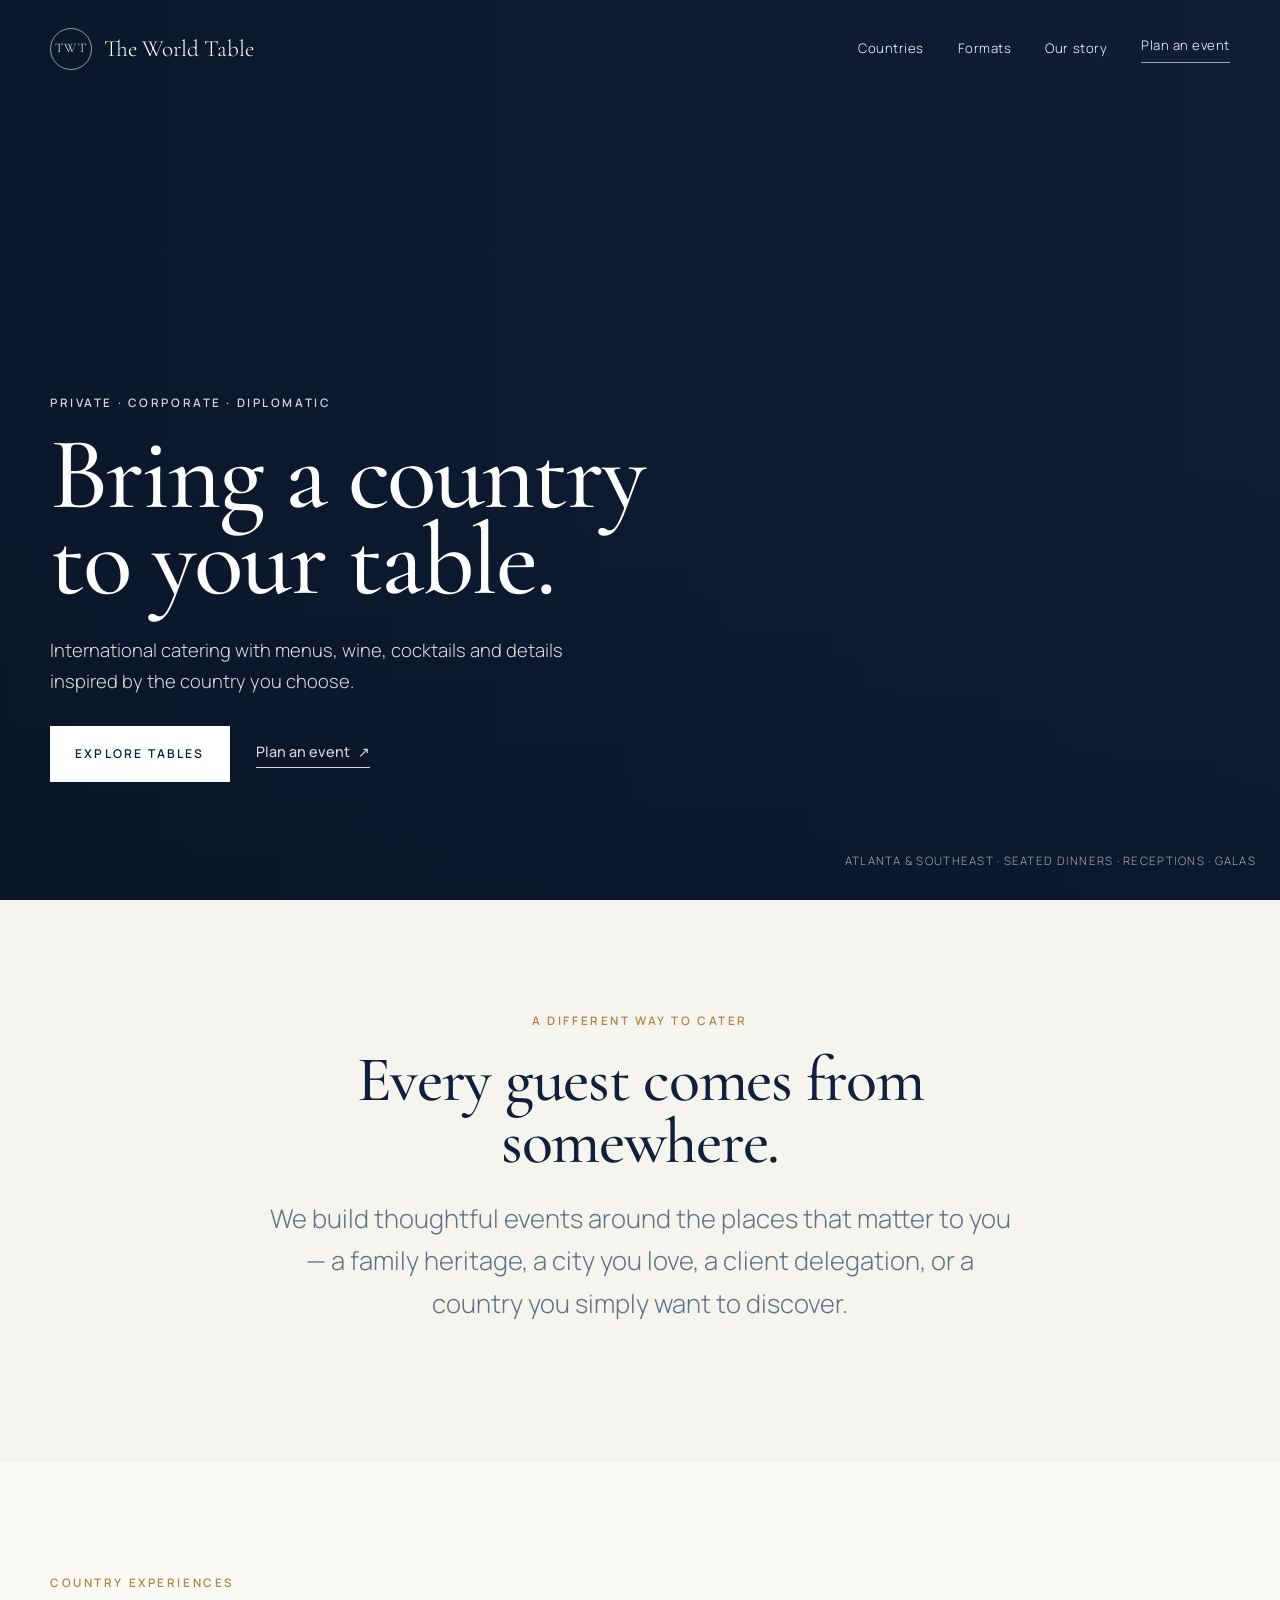
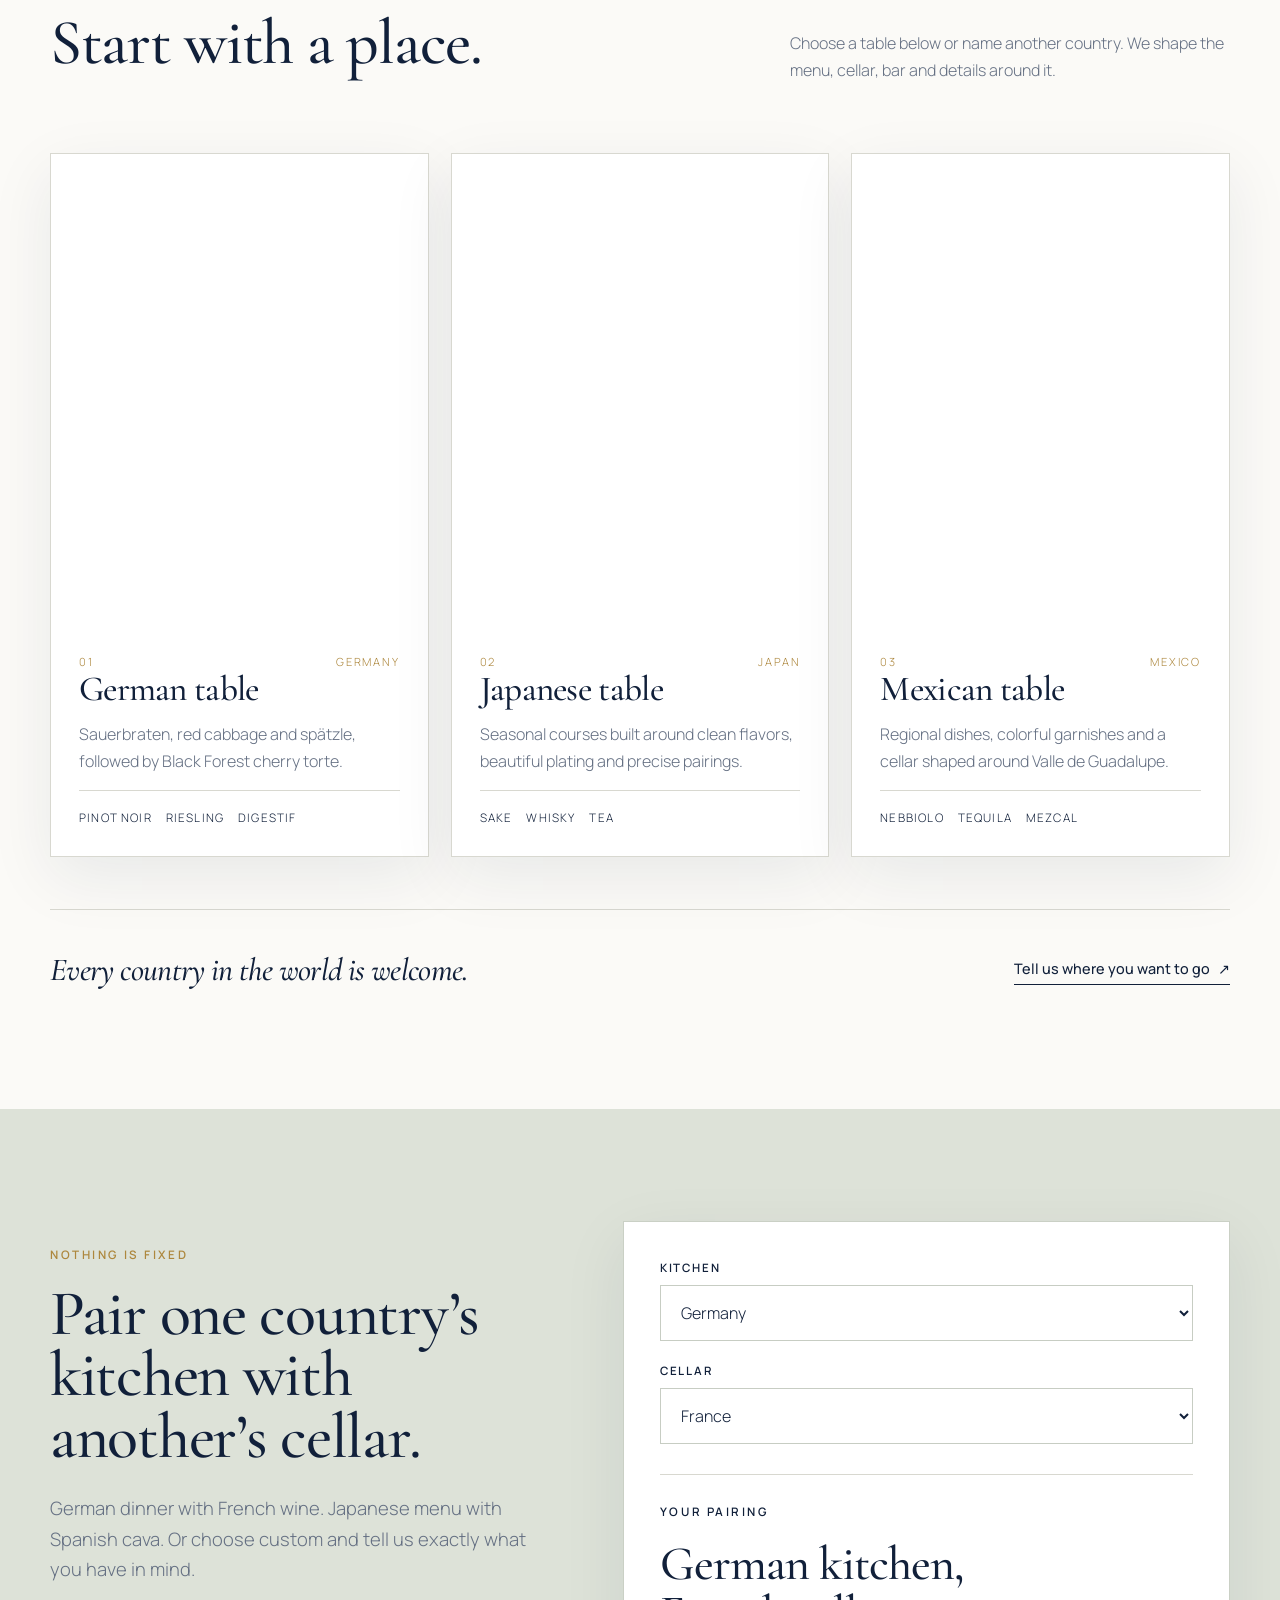
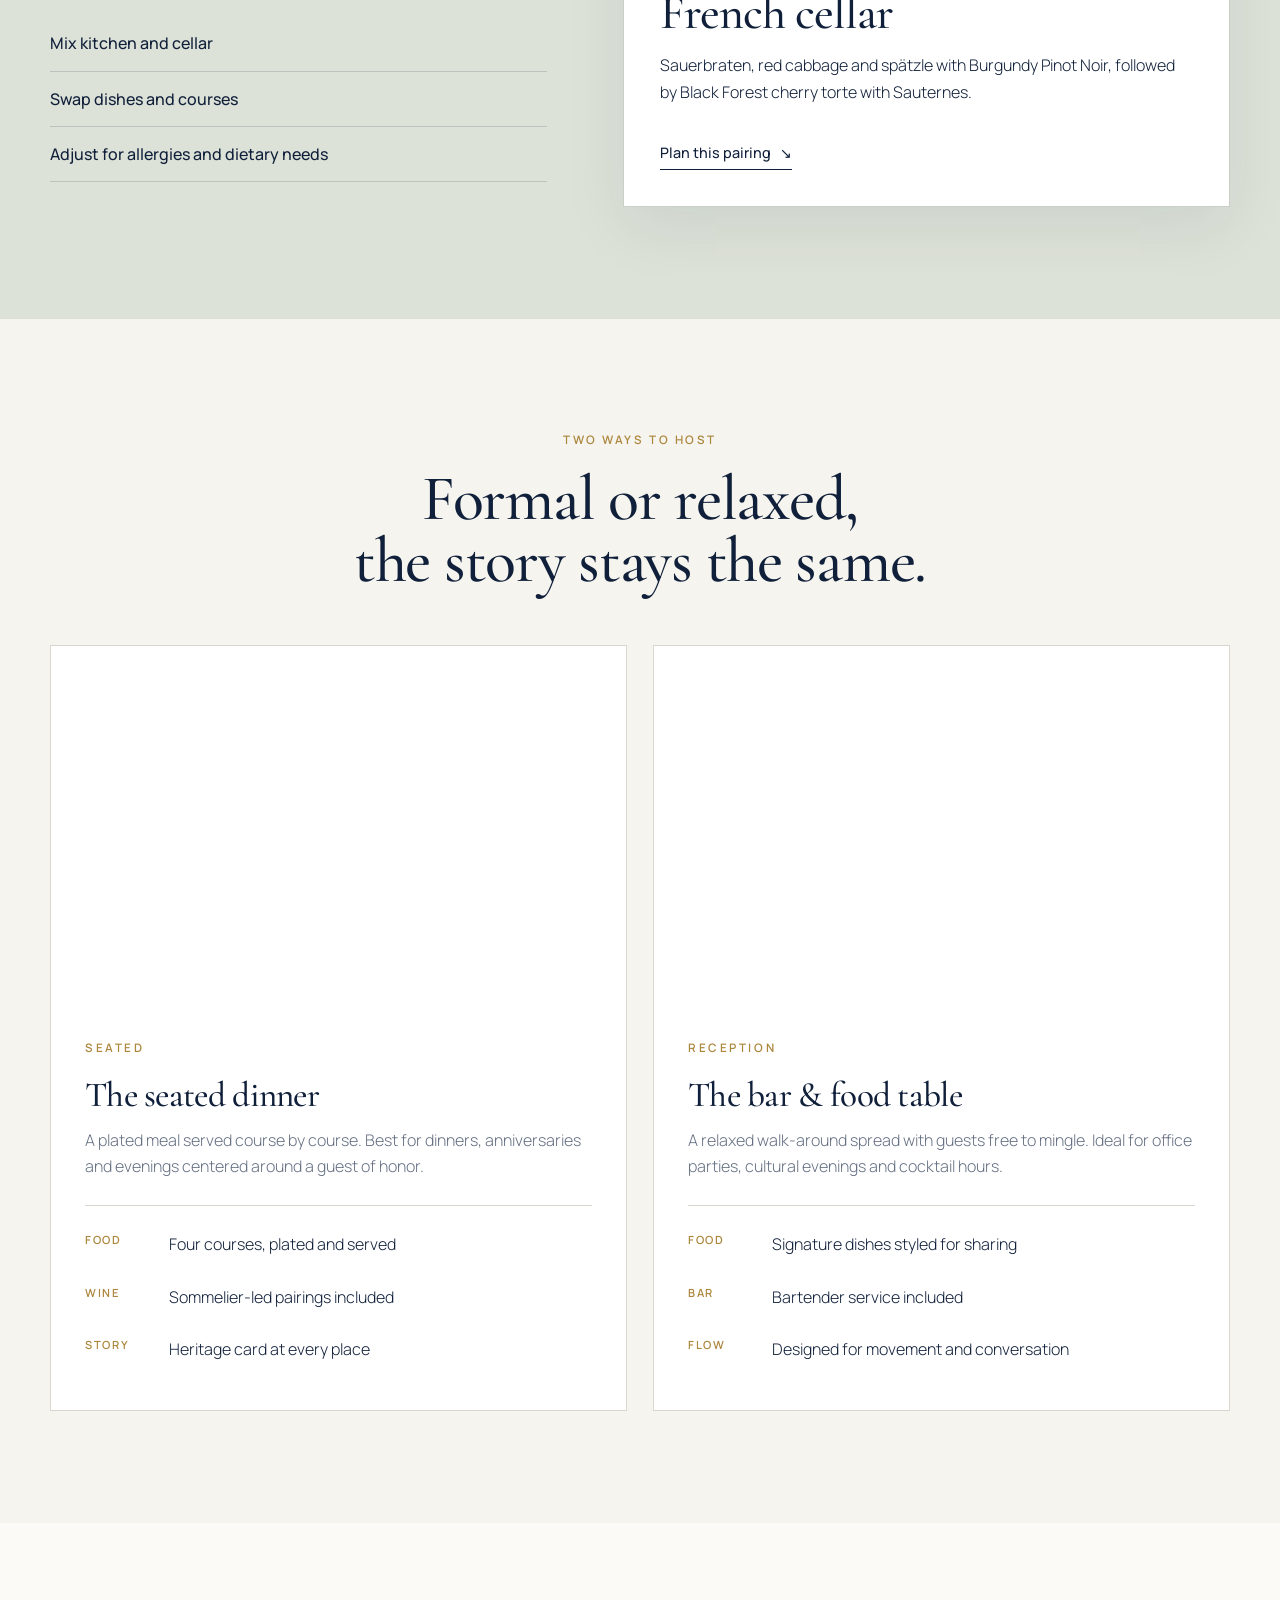
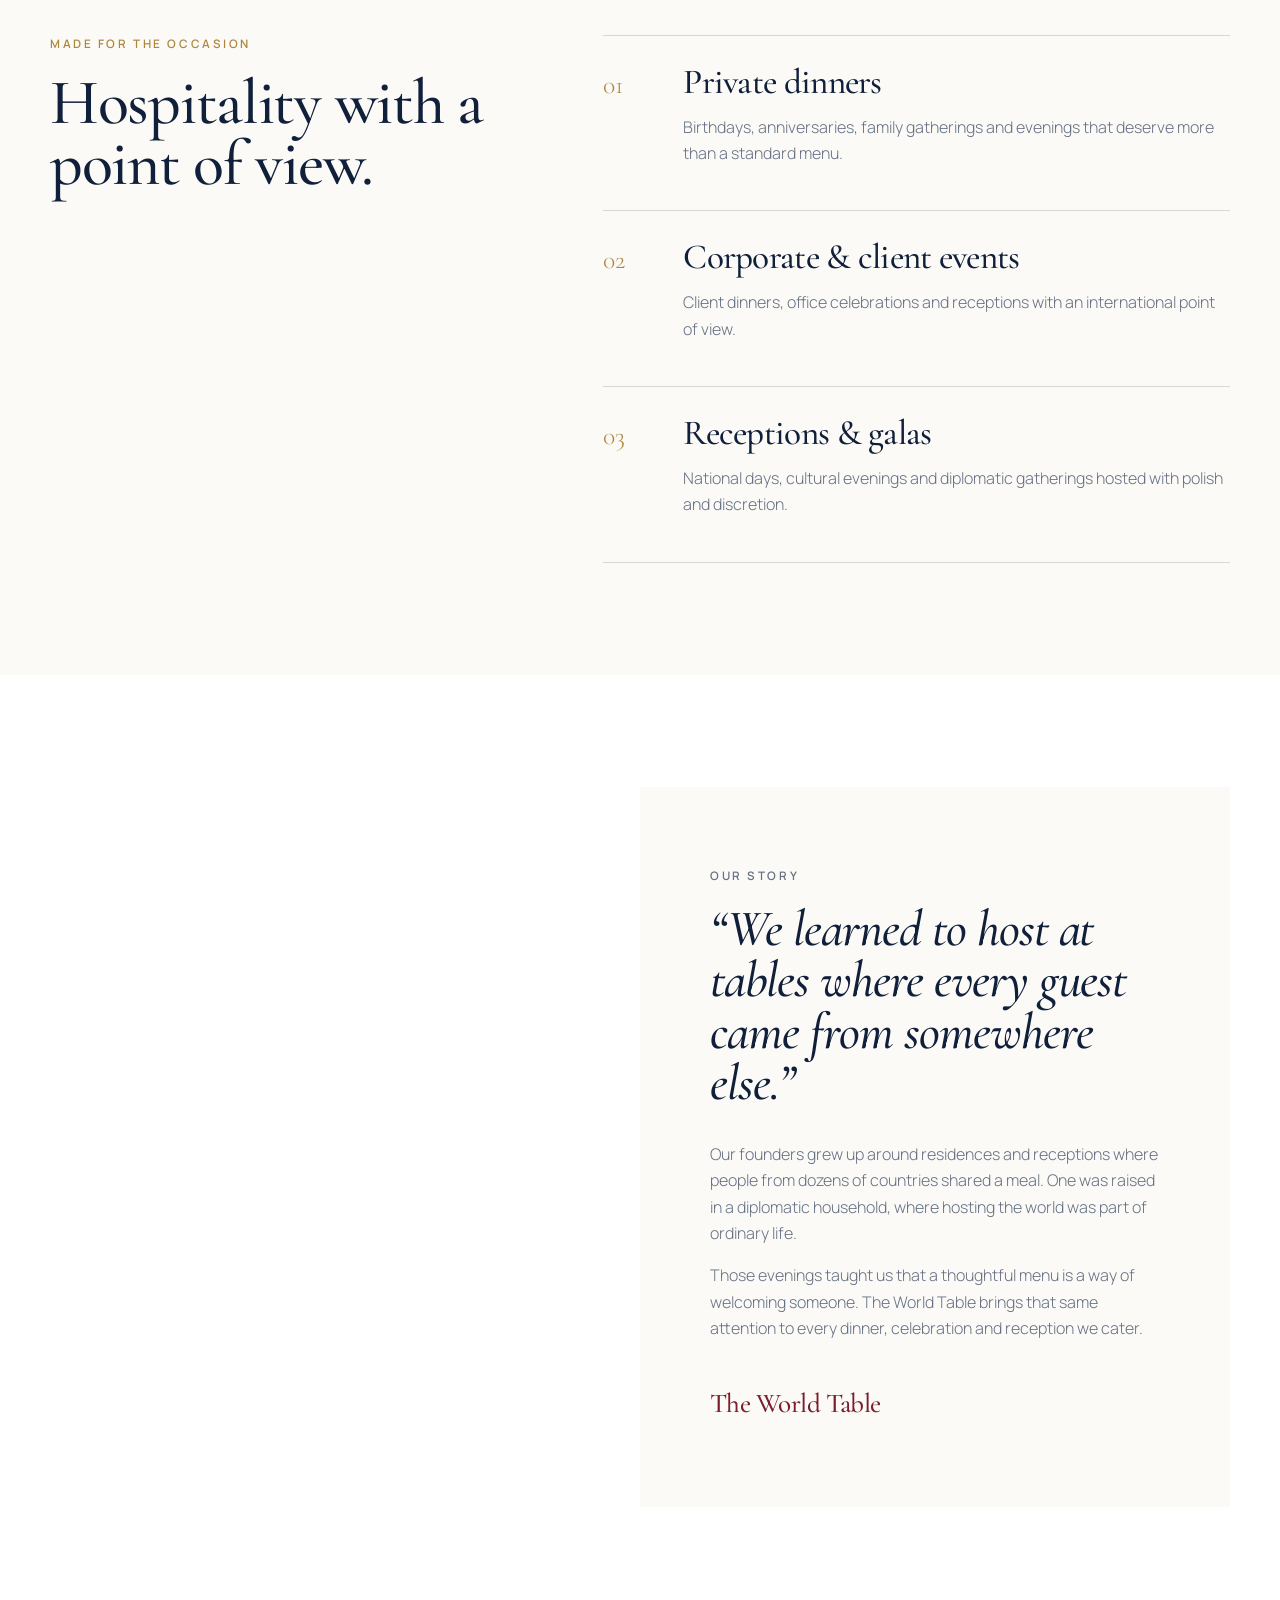
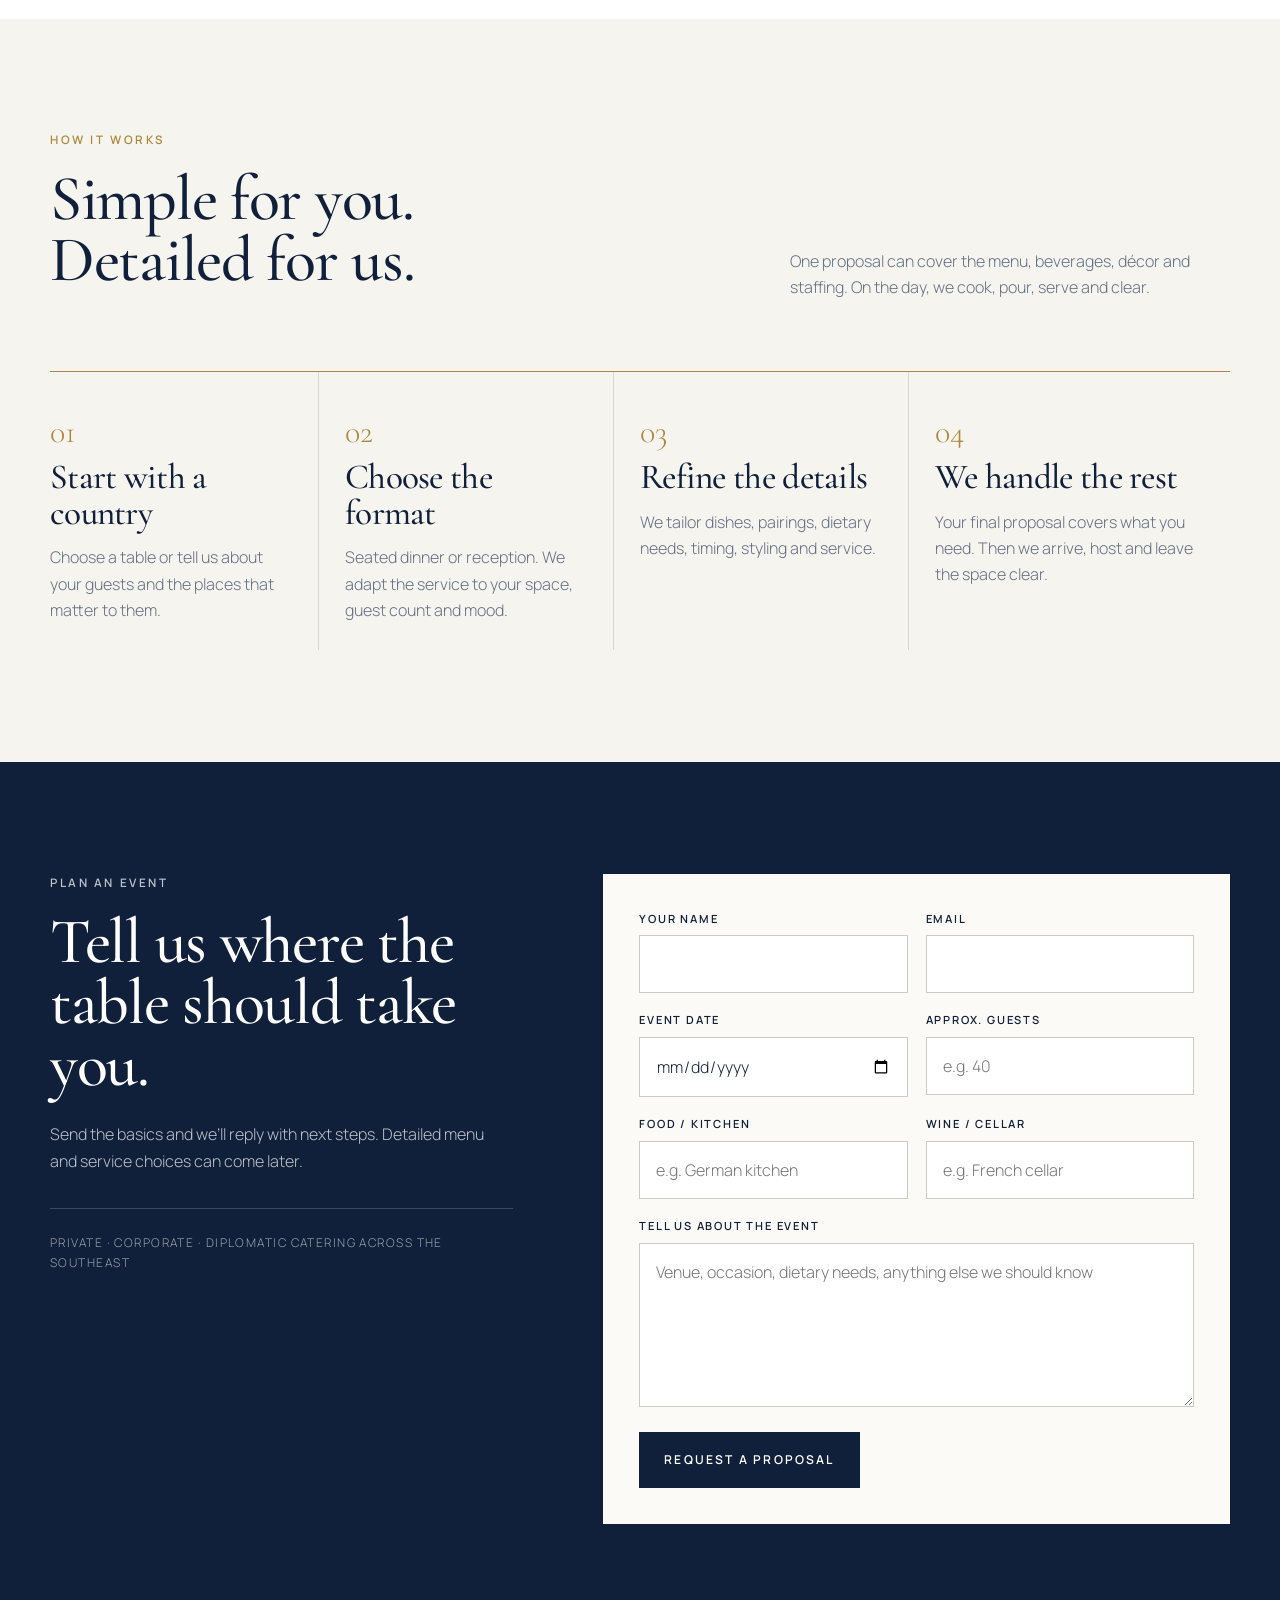
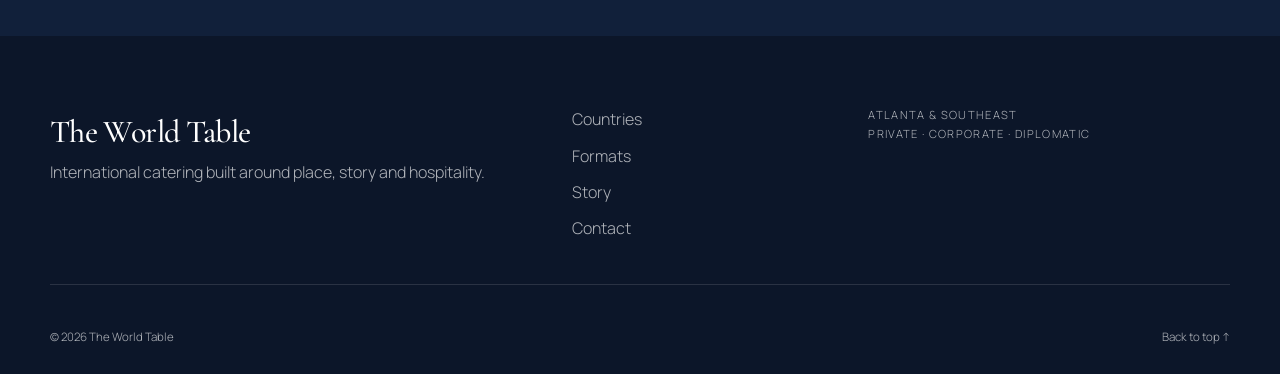
==== index.html @ b643498d "Add files via upload" ====
<!doctype html>
<html lang="en">
<head>
  <meta charset="utf-8" />
  <meta name="viewport" content="width=device-width, initial-scale=1" />
  <meta name="description" content="The World Table — private, corporate and diplomatic catering inspired by countries around the world." />
  <title>The World Table — International Catering</title>
  <link rel="preconnect" href="https://fonts.googleapis.com">
  <link rel="preconnect" href="https://fonts.gstatic.com" crossorigin>
  <link href="https://fonts.googleapis.com/css2?family=Cormorant+Garamond:ital,wght@0,500;0,600;1,500&family=Manrope:wght@300;400;500;600&display=swap" rel="stylesheet">
  <link rel="stylesheet" href="styles.css" />
</head>
<body>
  <header class="site-header" id="top">
    <a class="brand" href="#top" aria-label="The World Table home">
      <span class="brand-mark">TWT</span>
      <span class="brand-name">The World Table</span>
    </a>
    <button class="menu-toggle" aria-expanded="false" aria-controls="site-nav" aria-label="Open menu">
      <span></span><span></span>
    </button>
    <nav class="site-nav" id="site-nav">
      <a href="#experiences">Countries</a>
      <a href="#formats">Formats</a>
      <a href="#story">Our story</a>
      <a class="nav-cta" href="#inquire">Plan an event</a>
    </nav>
  </header>

  <main>
    <section class="hero">
      <div class="hero-media" role="img" aria-label="Elegant dinner table set for a private event"></div>
      <div class="hero-overlay"></div>
      <div class="hero-content container">
        <p class="eyebrow light">Private · Corporate · Diplomatic</p>
        <h1>Bring a country<br>to your table.</h1>
        <p class="hero-copy">International catering with menus, wine, cocktails and details inspired by the country you choose.</p>
        <div class="hero-actions">
          <a class="btn btn-light" href="#experiences">Explore tables</a>
          <a class="text-link light" href="#inquire">Plan an event <span>↗</span></a>
        </div>
      </div>
      <div class="hero-foot">Atlanta & Southeast · Seated dinners · Receptions · Galas</div>
    </section>

    <section class="intro section container narrow">
      <p class="kicker">A different way to cater</p>
      <h2>Every guest comes from somewhere.</h2>
      <p class="lead">We build thoughtful events around the places that matter to you — a family heritage, a city you love, a client delegation, or a country you simply want to discover.</p>
    </section>

    <section class="experiences section" id="experiences">
      <div class="container section-heading split-heading">
        <div>
          <p class="kicker">Country experiences</p>
          <h2>Start with a place.</h2>
        </div>
        <p>Choose a table below or name another country. We shape the menu, cellar, bar and details around it.</p>
      </div>

      <div class="experience-grid container">
        <article class="experience-card">
          <div class="card-image germany"></div>
          <div class="card-body">
            <div class="card-topline"><span>01</span><span>Germany</span></div>
            <h3>German table</h3>
            <p>Sauerbraten, red cabbage and spätzle, followed by Black Forest cherry torte.</p>
            <div class="card-meta"><span>Pinot Noir</span><span>Riesling</span><span>Digestif</span></div>
          </div>
        </article>

        <article class="experience-card">
          <div class="card-image japan"></div>
          <div class="card-body">
            <div class="card-topline"><span>02</span><span>Japan</span></div>
            <h3>Japanese table</h3>
            <p>Seasonal courses built around clean flavors, beautiful plating and precise pairings.</p>
            <div class="card-meta"><span>Sake</span><span>Whisky</span><span>Tea</span></div>
          </div>
        </article>

        <article class="experience-card">
          <div class="card-image mexico"></div>
          <div class="card-body">
            <div class="card-topline"><span>03</span><span>Mexico</span></div>
            <h3>Mexican table</h3>
            <p>Regional dishes, colorful garnishes and a cellar shaped around Valle de Guadalupe.</p>
            <div class="card-meta"><span>Nebbiolo</span><span>Tequila</span><span>Mezcal</span></div>
          </div>
        </article>
      </div>

      <div class="all-countries container">
        <p class="script">Every country in the world is welcome.</p>
        <a href="#inquire" class="text-link">Tell us where you want to go <span>↗</span></a>
      </div>
    </section>

    <section class="pairing section" id="pairings">
      <div class="container pairing-layout">
        <div class="pairing-copy">
          <p class="kicker">Nothing is fixed</p>
          <h2>Pair one country’s kitchen with another’s cellar.</h2>
          <p class="lead-sm">German dinner with French wine. Japanese menu with Spanish cava. Or choose custom and tell us exactly what you have in mind.</p>
          <ul class="check-list">
            <li>Mix kitchen and cellar</li>
            <li>Swap dishes and courses</li>
            <li>Adjust for allergies and dietary needs</li>
          </ul>
        </div>

        <div class="pairing-card" aria-live="polite">
          <div class="selector-row">
            <label for="kitchen">Kitchen</label>
            <select id="kitchen">
              <option value="Germany">Germany</option>
              <option value="Japan">Japan</option>
              <option value="Mexico">Mexico</option>
              <option value="Italy">Italy</option>
              <option value="Greece">Greece</option>
              <option value="Custom">Custom</option>
            </select>
          </div>
          <div class="selector-row">
            <label for="cellar">Cellar</label>
            <select id="cellar">
              <option value="France">France</option>
              <option value="Germany">Germany</option>
              <option value="Spain">Spain</option>
              <option value="Italy">Italy</option>
              <option value="Argentina">Argentina</option>
              <option value="Custom">Custom</option>
            </select>
          </div>
          <div class="pairing-result">
            <p class="eyebrow">Your pairing</p>
            <h3><span id="kitchen-name">German</span> kitchen,<br><span id="cellar-name">French</span> cellar</h3>
            <p id="pairing-copy">Sauerbraten, red cabbage and spätzle with Burgundy Pinot Noir, followed by Black Forest cherry torte with Sauternes.</p>
            <button class="pairing-plan-btn" id="plan-pairing" type="button">Plan this pairing <span>↘</span></button>
          </div>
        </div>
      </div>
    </section>

    <section class="formats section" id="formats">
      <div class="container section-heading center-heading">
        <p class="kicker">Two ways to host</p>
        <h2>Formal or relaxed,<br>the story stays the same.</h2>
      </div>

      <div class="format-grid container">
        <article class="format-card seated">
          <div class="format-photo" role="img" aria-label="Formal seated dinner"></div>
          <div class="format-content">
            <p class="eyebrow">Seated</p>
            <h3>The seated dinner</h3>
            <p>A plated meal served course by course. Best for dinners, anniversaries and evenings centered around a guest of honor.</p>
            <dl>
              <div><dt>Food</dt><dd>Four courses, plated and served</dd></div>
              <div><dt>Wine</dt><dd>Sommelier-led pairings included</dd></div>
              <div><dt>Story</dt><dd>Heritage card at every place</dd></div>
            </dl>
          </div>
        </article>

        <article class="format-card reception">
          <div class="format-photo" role="img" aria-label="Relaxed cocktail reception"></div>
          <div class="format-content">
            <p class="eyebrow">Reception</p>
            <h3>The bar & food table</h3>
            <p>A relaxed walk-around spread with guests free to mingle. Ideal for office parties, cultural evenings and cocktail hours.</p>
            <dl>
              <div><dt>Food</dt><dd>Signature dishes styled for sharing</dd></div>
              <div><dt>Bar</dt><dd>Bartender service included</dd></div>
              <div><dt>Flow</dt><dd>Designed for movement and conversation</dd></div>
            </dl>
          </div>
        </article>
      </div>
    </section>

    <section class="occasions section">
      <div class="container occasions-layout">
        <div>
          <p class="kicker">Made for the occasion</p>
          <h2>Hospitality with a point of view.</h2>
        </div>
        <div class="occasion-list">
          <article><span>01</span><div><h3>Private dinners</h3><p>Birthdays, anniversaries, family gatherings and evenings that deserve more than a standard menu.</p></div></article>
          <article><span>02</span><div><h3>Corporate & client events</h3><p>Client dinners, office celebrations and receptions with an international point of view.</p></div></article>
          <article><span>03</span><div><h3>Receptions & galas</h3><p>National days, cultural evenings and diplomatic gatherings hosted with polish and discretion.</p></div></article>
        </div>
      </div>
    </section>

    <section class="story section" id="story">
      <div class="container story-layout">
        <div class="story-image" role="img" aria-label="Formal international reception table"></div>
        <div class="story-copy">
          <p class="kicker">Our story</p>
          <blockquote>“We learned to host at tables where every guest came from somewhere else.”</blockquote>
          <p>Our founders grew up around residences and receptions where people from dozens of countries shared a meal. One was raised in a diplomatic household, where hosting the world was part of ordinary life.</p>
          <p>Those evenings taught us that a thoughtful menu is a way of welcoming someone. The World Table brings that same attention to every dinner, celebration and reception we cater.</p>
          <div class="signature">The World Table</div>
        </div>
      </div>
    </section>

    <section class="process section">
      <div class="container section-heading split-heading">
        <div>
          <p class="kicker">How it works</p>
          <h2>Simple for you.<br>Detailed for us.</h2>
        </div>
        <p>One proposal can cover the menu, beverages, décor and staffing. On the day, we cook, pour, serve and clear.</p>
      </div>
      <div class="process-grid container">
        <article><span>01</span><h3>Start with a country</h3><p>Choose a table or tell us about your guests and the places that matter to them.</p></article>
        <article><span>02</span><h3>Choose the format</h3><p>Seated dinner or reception. We adapt the service to your space, guest count and mood.</p></article>
        <article><span>03</span><h3>Refine the details</h3><p>We tailor dishes, pairings, dietary needs, timing, styling and service.</p></article>
        <article><span>04</span><h3>We handle the rest</h3><p>Your final proposal covers what you need. Then we arrive, host and leave the space clear.</p></article>
      </div>
    </section>

    <section class="inquire section" id="inquire">
      <div class="container inquire-layout">
        <div class="inquire-copy">
          <p class="kicker light">Plan an event</p>
          <h2>Tell us where the table should take you.</h2>
          <p>Send the basics and we’ll reply with next steps. Detailed menu and service choices can come later.</p>
          <div class="contact-note">Private · Corporate · Diplomatic catering across the Southeast</div>
        </div>

        <form class="inquiry-form" name="event-inquiry" method="POST" data-netlify="true">
          <input type="hidden" name="form-name" value="event-inquiry" />
          <div class="form-grid two">
            <label><span>Your name</span><input type="text" name="name" required /></label>
            <label><span>Email</span><input type="email" name="email" required /></label>
          </div>
          <div class="form-grid two">
            <label><span>Event date</span><input type="date" name="date" /></label>
            <label><span>Approx. guests</span><input type="number" name="guests" min="1" placeholder="e.g. 40" /></label>
          </div>
          <div class="form-grid two pairing-request-fields">
            <label><span>Food / kitchen</span><input id="food-input" type="text" name="food" placeholder="e.g. German kitchen" /></label>
            <label><span>Wine / cellar</span><input id="wine-input" type="text" name="wine" placeholder="e.g. French cellar" /></label>
          </div>
          <label><span>Tell us about the event</span><textarea id="details-input" name="details" rows="5" placeholder="Venue, occasion, dietary needs, anything else we should know"></textarea></label>
          <button class="btn btn-dark" type="submit">Request a proposal</button>
        </form>
      </div>
    </section>
  </main>

  <footer class="site-footer">
    <div class="container footer-grid">
      <div><div class="footer-brand">The World Table</div><p>International catering built around place, story and hospitality.</p></div>
      <div class="footer-links"><a href="#experiences">Countries</a><a href="#formats">Formats</a><a href="#story">Story</a><a href="#inquire">Contact</a></div>
      <div class="footer-note">Atlanta & Southeast<br>Private · Corporate · Diplomatic</div>
    </div>
    <div class="container footer-bottom"><span>© <span id="year"></span> The World Table</span><a href="#top">Back to top ↑</a></div>
  </footer>

  <script src="script.js"></script>
</body>
</html>
---- styles.css ----
:root {
  --navy: #11203a;
  --navy-2: #172743;
  --ivory: #f5f4ef;
  --paper: #fbfaf7;
  --sage: #dde2d8;
  --gold: #ad873d;
  --burgundy: #7b1d2b;
  --ink-soft: #657083;
  --line: #d8d8d0;
  --white: #fff;
  --shadow: 0 20px 60px rgba(17, 32, 58, .08);
}

* { box-sizing: border-box; }
html { scroll-behavior: smooth; }
body {
  margin: 0;
  background: var(--ivory);
  color: var(--navy);
  font-family: "Manrope", system-ui, sans-serif;
  font-weight: 300;
  line-height: 1.65;
}
a { color: inherit; text-decoration: none; }
img { max-width: 100%; display: block; }
button, input, textarea, select { font: inherit; }

.container { width: min(1180px, calc(100% - 48px)); margin-inline: auto; }
.narrow { width: min(850px, calc(100% - 48px)); }
.section { padding: 112px 0; }
.kicker, .eyebrow {
  margin: 0 0 18px;
  font-size: .73rem;
  font-weight: 600;
  letter-spacing: .22em;
  text-transform: uppercase;
}
.kicker { color: var(--gold); }
.light { color: rgba(255,255,255,.82); }

h1, h2, h3, blockquote, .script, .signature, .footer-brand {
  font-family: "Cormorant Garamond", Georgia, serif;
  font-weight: 500;
  letter-spacing: -.02em;
}
h1, h2, h3, p { margin-top: 0; }
h1 { font-size: clamp(4rem, 8vw, 8rem); line-height: .84; color: white; margin-bottom: 32px; }
h2 { font-size: clamp(3rem, 5vw, 5.2rem); line-height: .96; margin-bottom: 26px; }
h3 { font-size: 2.2rem; line-height: 1.02; margin-bottom: 14px; }
.lead { font-size: clamp(1.18rem, 2vw, 1.6rem); color: var(--ink-soft); max-width: 760px; }
.lead-sm { font-size: 1.15rem; color: var(--ink-soft); }

.site-header {
  position: absolute;
  top: 0; left: 0; right: 0;
  z-index: 10;
  display: flex;
  align-items: center;
  justify-content: space-between;
  padding: 28px max(24px, calc((100vw - 1180px)/2));
  color: white;
}
.brand { display: flex; align-items: center; gap: 12px; }
.brand-mark {
  display: grid; place-items: center;
  width: 42px; height: 42px;
  border: 1px solid rgba(255,255,255,.55);
  border-radius: 50%;
  font-family: "Cormorant Garamond", serif;
  font-size: .82rem;
  letter-spacing: .08em;
}
.brand-name { font-family: "Cormorant Garamond", serif; font-size: 1.45rem; }
.site-nav { display: flex; align-items: center; gap: 34px; font-size: .82rem; letter-spacing: .04em; }
.nav-cta { border-bottom: 1px solid rgba(255,255,255,.6); padding-bottom: 5px; }
.menu-toggle { display: none; background: none; border: 0; color: white; }
.menu-toggle span { display: block; width: 28px; height: 1px; margin: 7px 0; background: currentColor; }

.hero {
  min-height: 100svh;
  position: relative;
  overflow: hidden;
  display: flex;
  align-items: flex-end;
  background: var(--navy);
}
.hero-media {
  position: absolute; inset: 0;
  background-image: url('https://images.unsplash.com/photo-1414235077428-338989a2e8c0?auto=format&fit=crop&w=2200&q=88');
  background-size: cover;
  background-position: center;
  transform: scale(1.02);
}
.hero-overlay {
  position: absolute; inset: 0;
  background: linear-gradient(90deg, rgba(10,20,38,.78) 0%, rgba(10,20,38,.5) 48%, rgba(10,20,38,.22) 100%), linear-gradient(0deg, rgba(10,20,38,.58) 0%, transparent 48%);
}
.hero-content { position: relative; z-index: 2; padding-bottom: 118px; }
.hero-copy { color: rgba(255,255,255,.85); max-width: 560px; font-size: 1.15rem; margin-bottom: 30px; }
.hero-actions { display: flex; gap: 26px; align-items: center; }
.btn {
  display: inline-flex; justify-content: center; align-items: center;
  padding: 17px 24px;
  border: 1px solid transparent;
  font-size: .76rem;
  font-weight: 600;
  letter-spacing: .18em;
  text-transform: uppercase;
  cursor: pointer;
}
.btn-light { background: white; color: var(--navy); }
.btn-dark { background: var(--navy); color: white; border-color: var(--navy); }
.text-link { display: inline-flex; gap: 8px; align-items: center; font-size: .9rem; font-weight: 500; border-bottom: 1px solid currentColor; padding-bottom: 3px; }
.hero-foot {
  position: absolute; z-index: 2; right: 24px; bottom: 30px;
  color: rgba(255,255,255,.65); font-size: .72rem; letter-spacing: .11em; text-transform: uppercase;
}

.intro { text-align: center; }
.intro .lead { margin-inline: auto; }

.section-heading { margin-bottom: 54px; }
.split-heading { display: grid; grid-template-columns: 1.1fr .9fr; gap: 70px; align-items: end; }
.split-heading > p { color: var(--ink-soft); max-width: 440px; justify-self: end; }
.center-heading { text-align: center; }

.experiences { background: var(--paper); }
.experience-grid { display: grid; grid-template-columns: repeat(3, 1fr); gap: 22px; }
.experience-card { background: white; border: 1px solid var(--line); box-shadow: var(--shadow); overflow: hidden; }
.card-image { aspect-ratio: 4 / 5; background-size: cover; background-position: center; }
.card-image.germany { background-image: url('https://images.unsplash.com/photo-1547592180-85f173990554?auto=format&fit=crop&w=1200&q=82'); }
.card-image.japan { background-image: url('https://images.unsplash.com/photo-1579871494447-9811cf80d66c?auto=format&fit=crop&w=1200&q=82'); }
.card-image.mexico { background-image: url('https://images.unsplash.com/photo-1565299585323-38d6b0865b47?auto=format&fit=crop&w=1200&q=82'); }
.card-body { padding: 28px; }
.card-topline { display: flex; justify-content: space-between; color: var(--gold); font-size: .7rem; letter-spacing: .16em; text-transform: uppercase; }
.card-body p { color: var(--ink-soft); }
.card-meta { display: flex; gap: 14px; flex-wrap: wrap; padding-top: 18px; border-top: 1px solid var(--line); color: var(--navy); font-size: .73rem; text-transform: uppercase; letter-spacing: .1em; }
.all-countries { display: flex; justify-content: space-between; align-items: center; margin-top: 52px; padding-top: 34px; border-top: 1px solid var(--line); }
.script { font-size: 2rem; font-style: italic; margin: 0; }

.pairing { background: var(--sage); }
.pairing-layout { display: grid; grid-template-columns: .9fr 1.1fr; gap: 76px; align-items: center; }
.check-list { list-style: none; padding: 0; margin: 32px 0 0; }
.check-list li { padding: 14px 0; border-bottom: 1px solid rgba(17,32,58,.16); font-weight: 500; }
.pairing-card { background: white; padding: 36px; border: 1px solid #cad0c5; box-shadow: var(--shadow); }
.selector-row { margin-bottom: 20px; }
.selector-row label { display: block; margin-bottom: 8px; font-size: .72rem; font-weight: 600; letter-spacing: .16em; text-transform: uppercase; }
select, input, textarea { width: 100%; border: 1px solid #c7cdc3; background: white; color: var(--navy); padding: 15px 16px; border-radius: 0; outline: none; }
select:focus, input:focus, textarea:focus { border-color: var(--gold); }
.pairing-result { margin-top: 30px; padding-top: 28px; border-top: 1px solid var(--line); }
.pairing-result h3 { font-size: 3rem; }
.pairing-result p:last-child { color: var(--ink-soft); }
.pairing-plan-btn {
  margin-top: 20px;
  padding: 0 0 4px;
  border: 0;
  border-bottom: 1px solid currentColor;
  background: transparent;
  color: var(--navy);
  font: inherit;
  font-size: .9rem;
  font-weight: 500;
  cursor: pointer;
}
.pairing-plan-btn span { margin-left: 6px; }
.pairing-plan-btn:hover { color: var(--gold); }
input.prefilled {
  border-color: var(--gold);
  box-shadow: 0 0 0 3px rgba(173, 135, 61, .12);
  transition: border-color .2s ease, box-shadow .2s ease;
}


.format-grid { display: grid; grid-template-columns: 1fr 1fr; gap: 26px; }
.format-card { background: white; border: 1px solid var(--line); }
.format-photo { aspect-ratio: 16 / 10; background-size: cover; background-position: center; }
.format-card.seated .format-photo { background-image: url('https://images.unsplash.com/photo-1515003197210-e0cd71810b5f?auto=format&fit=crop&w=1500&q=85'); }
.format-card.reception .format-photo { background-image: url('https://images.unsplash.com/photo-1550966871-3ed3cdb5ed0c?auto=format&fit=crop&w=1500&q=85'); }
.format-content { padding: 34px; }
.format-content > p { color: var(--ink-soft); }
.format-content .eyebrow { color: var(--gold); }
dl { margin: 26px 0 0; padding-top: 12px; border-top: 1px solid var(--line); }
dl div { display: grid; grid-template-columns: 72px 1fr; gap: 12px; padding: 13px 0; }
dt { color: var(--gold); font-size: .7rem; font-weight: 600; letter-spacing: .15em; text-transform: uppercase; }
dd { margin: 0; }

.occasions { background: var(--paper); }
.occasions-layout { display: grid; grid-template-columns: .85fr 1.15fr; gap: 90px; }
.occasion-list article { display: grid; grid-template-columns: 52px 1fr; gap: 28px; padding: 28px 0; border-top: 1px solid var(--line); }
.occasion-list article:last-child { border-bottom: 1px solid var(--line); }
.occasion-list article > span { color: var(--gold); font-family: "Cormorant Garamond", serif; font-size: 1.6rem; }
.occasion-list p { color: var(--ink-soft); }

.story { background: white; }
.story-layout { display: grid; grid-template-columns: 1fr 1fr; min-height: 720px; }
.story-image { background-image: url('https://images.unsplash.com/photo-1519167758481-83f550bb49b3?auto=format&fit=crop&w=1600&q=86'); background-size: cover; background-position: center; }
.story-copy { padding: 70px; display: flex; flex-direction: column; justify-content: center; background: var(--paper); }
blockquote { margin: 0 0 32px; font-size: clamp(2.7rem, 4vw, 4.3rem); line-height: 1; font-style: italic; }
.story-copy p { color: var(--ink-soft); }
.signature { font-size: 1.7rem; margin-top: 24px; color: var(--burgundy); }

.process-grid { display: grid; grid-template-columns: repeat(4, 1fr); gap: 0; border-top: 1px solid var(--gold); }
.process-grid article { padding: 34px 26px 10px 0; border-right: 1px solid var(--line); margin-right: 26px; }
.process-grid article:last-child { border-right: 0; margin-right: 0; }
.process-grid span { color: var(--gold); font-family: "Cormorant Garamond", serif; font-size: 2rem; }
.process-grid p { color: var(--ink-soft); }

.inquire { background: var(--navy); color: white; }
.inquire-layout { display: grid; grid-template-columns: .85fr 1.15fr; gap: 90px; align-items: start; }
.inquire h2 { color: white; }
.inquire-copy > p { color: rgba(255,255,255,.72); }
.contact-note { margin-top: 34px; padding-top: 24px; border-top: 1px solid rgba(255,255,255,.18); color: rgba(255,255,255,.58); font-size: .75rem; letter-spacing: .12em; text-transform: uppercase; }
.inquiry-form { background: var(--paper); color: var(--navy); padding: 36px; }
.form-grid.two { display: grid; grid-template-columns: 1fr 1fr; gap: 18px; }
.inquiry-form label { display: block; margin-bottom: 18px; }
.inquiry-form label span { display: block; margin-bottom: 7px; font-size: .7rem; font-weight: 600; letter-spacing: .16em; text-transform: uppercase; }
textarea { resize: vertical; }

.site-footer { background: #0c1629; color: rgba(255,255,255,.68); padding: 70px 0 28px; }
.footer-grid { display: grid; grid-template-columns: 1fr .5fr .8fr; gap: 70px; }
.footer-brand { color: white; font-size: 2rem; }
.footer-links { display: grid; gap: 10px; }
.footer-note { text-transform: uppercase; letter-spacing: .12em; font-size: .7rem; }
.footer-bottom { display: flex; justify-content: space-between; padding-top: 42px; margin-top: 42px; border-top: 1px solid rgba(255,255,255,.12); font-size: .72rem; }

@media (max-width: 920px) {
  .section { padding: 86px 0; }
  .site-nav {
    position: fixed; inset: 0; background: var(--navy); z-index: -1;
    display: flex; flex-direction: column; justify-content: center; align-items: center;
    font-size: 1.2rem; opacity: 0; pointer-events: none; transition: .25s ease;
  }
  .site-nav.open { opacity: 1; pointer-events: auto; z-index: 20; }
  .menu-toggle { display: block; position: relative; z-index: 21; }
  .brand { position: relative; z-index: 21; }
  .split-heading, .pairing-layout, .occasions-layout, .inquire-layout { grid-template-columns: 1fr; gap: 36px; }
  .split-heading > p { justify-self: start; }
  .experience-grid { grid-template-columns: 1fr 1fr; }
  .experience-card:last-child { grid-column: 1 / -1; display: grid; grid-template-columns: 1fr 1fr; }
  .format-grid, .story-layout { grid-template-columns: 1fr; }
  .story-image { min-height: 520px; }
  .process-grid { grid-template-columns: 1fr 1fr; }
  .process-grid article:nth-child(2) { border-right: 0; }
  .footer-grid { grid-template-columns: 1fr 1fr; }
  .footer-note { grid-column: 1 / -1; }
}

@media (max-width: 640px) {
  .container, .narrow { width: min(100% - 38px, 1180px); }
  .section { padding: 68px 0; }
  body { line-height: 1.58; }
  h1 { font-size: clamp(4.15rem, 19vw, 5.75rem); line-height: .84; margin-bottom: 30px; max-width: 330px; }
  h2 { font-size: clamp(3.1rem, 14vw, 4.6rem); }
  h3 { font-size: 2rem; }
  .site-header { padding: 22px 20px; }
  .brand-name { display: none; }
  .brand-mark { width: 42px; height: 42px; font-size: .78rem; }
  .menu-toggle span { width: 26px; margin: 6px 0; }
  .hero-content { padding-bottom: 92px; }
  .hero-content .eyebrow { position: absolute; top: -70px; left: 0; margin: 0; font-size: .66rem; letter-spacing: .20em; white-space: nowrap; }
  .hero-copy { max-width: 350px; font-size: 1rem; line-height: 1.55; margin-bottom: 28px; }
  .hero-foot { display: block; right: auto; left: 20px; bottom: 24px; font-size: .58rem; letter-spacing: .09em; }
  .hero-actions { flex-direction: column; align-items: flex-start; gap: 16px; }
  .hero-actions .btn { padding: 15px 20px; }
  .experience-grid { grid-template-columns: 1fr; }
  .experience-card:last-child { grid-column: auto; display: block; }
  .card-image { aspect-ratio: 4 / 3; }
  .all-countries { display: block; }
  .all-countries .text-link { margin-top: 14px; }
  .pairing-card { padding: 24px; }
  .pairing-result h3 { font-size: 2.6rem; }
  .format-content { padding: 26px; }
  .story-image { min-height: 390px; }
  .story-copy { padding: 42px 26px; }
  blockquote { font-size: 3.1rem; }
  .process-grid { grid-template-columns: 1fr; }
  .process-grid article { border-right: 0; border-bottom: 1px solid var(--line); margin-right: 0; padding: 26px 0; }
  .form-grid.two { grid-template-columns: 1fr; gap: 0; }
  .inquiry-form { padding: 26px; }
  .footer-grid { grid-template-columns: 1fr; gap: 28px; }
  .footer-note { grid-column: auto; }
  .footer-bottom { display: block; }
  .footer-bottom a { display: inline-block; margin-top: 10px; }
}

@media (max-width: 390px) {
  .hero-content { padding-bottom: 88px; }
  .hero-content .eyebrow { font-size: .58rem; letter-spacing: .16em; }
  h1 { font-size: clamp(3.9rem, 18.5vw, 5.1rem); max-width: 300px; }
  .hero-copy { max-width: 320px; }
}
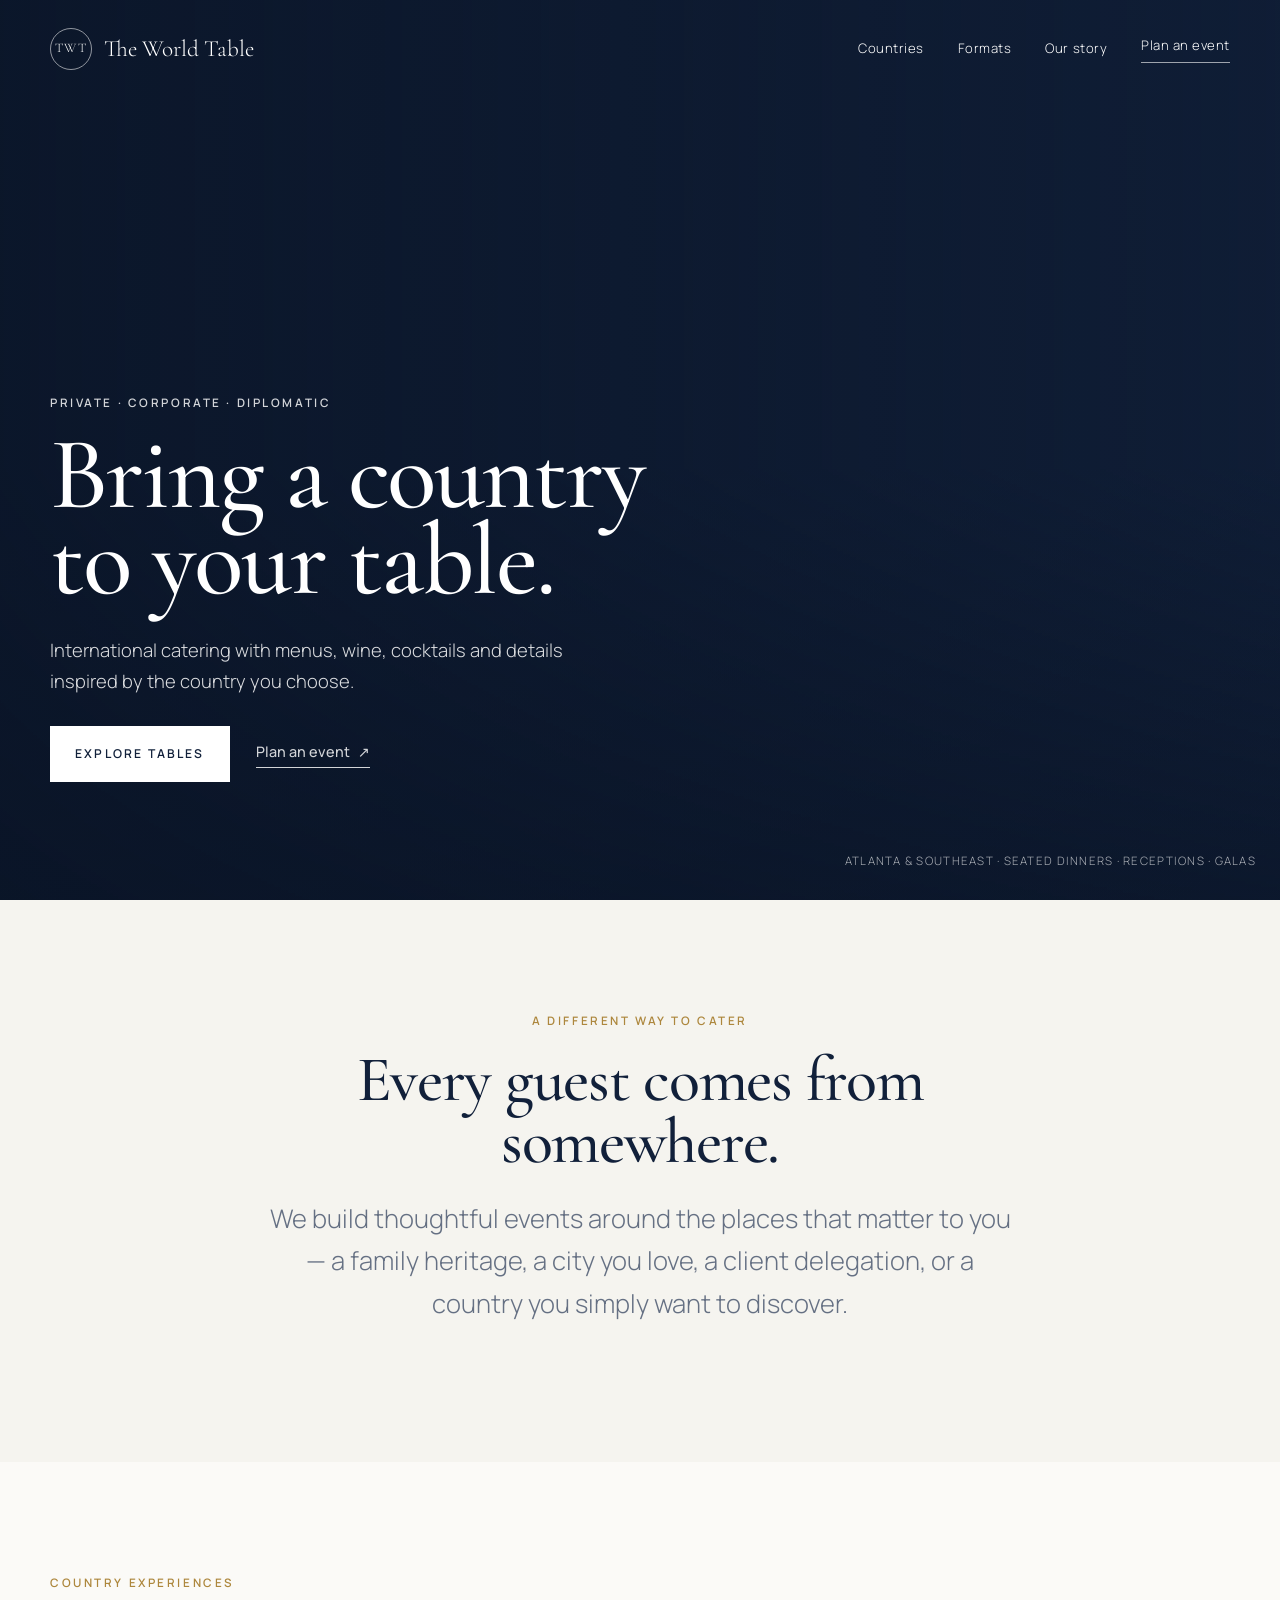
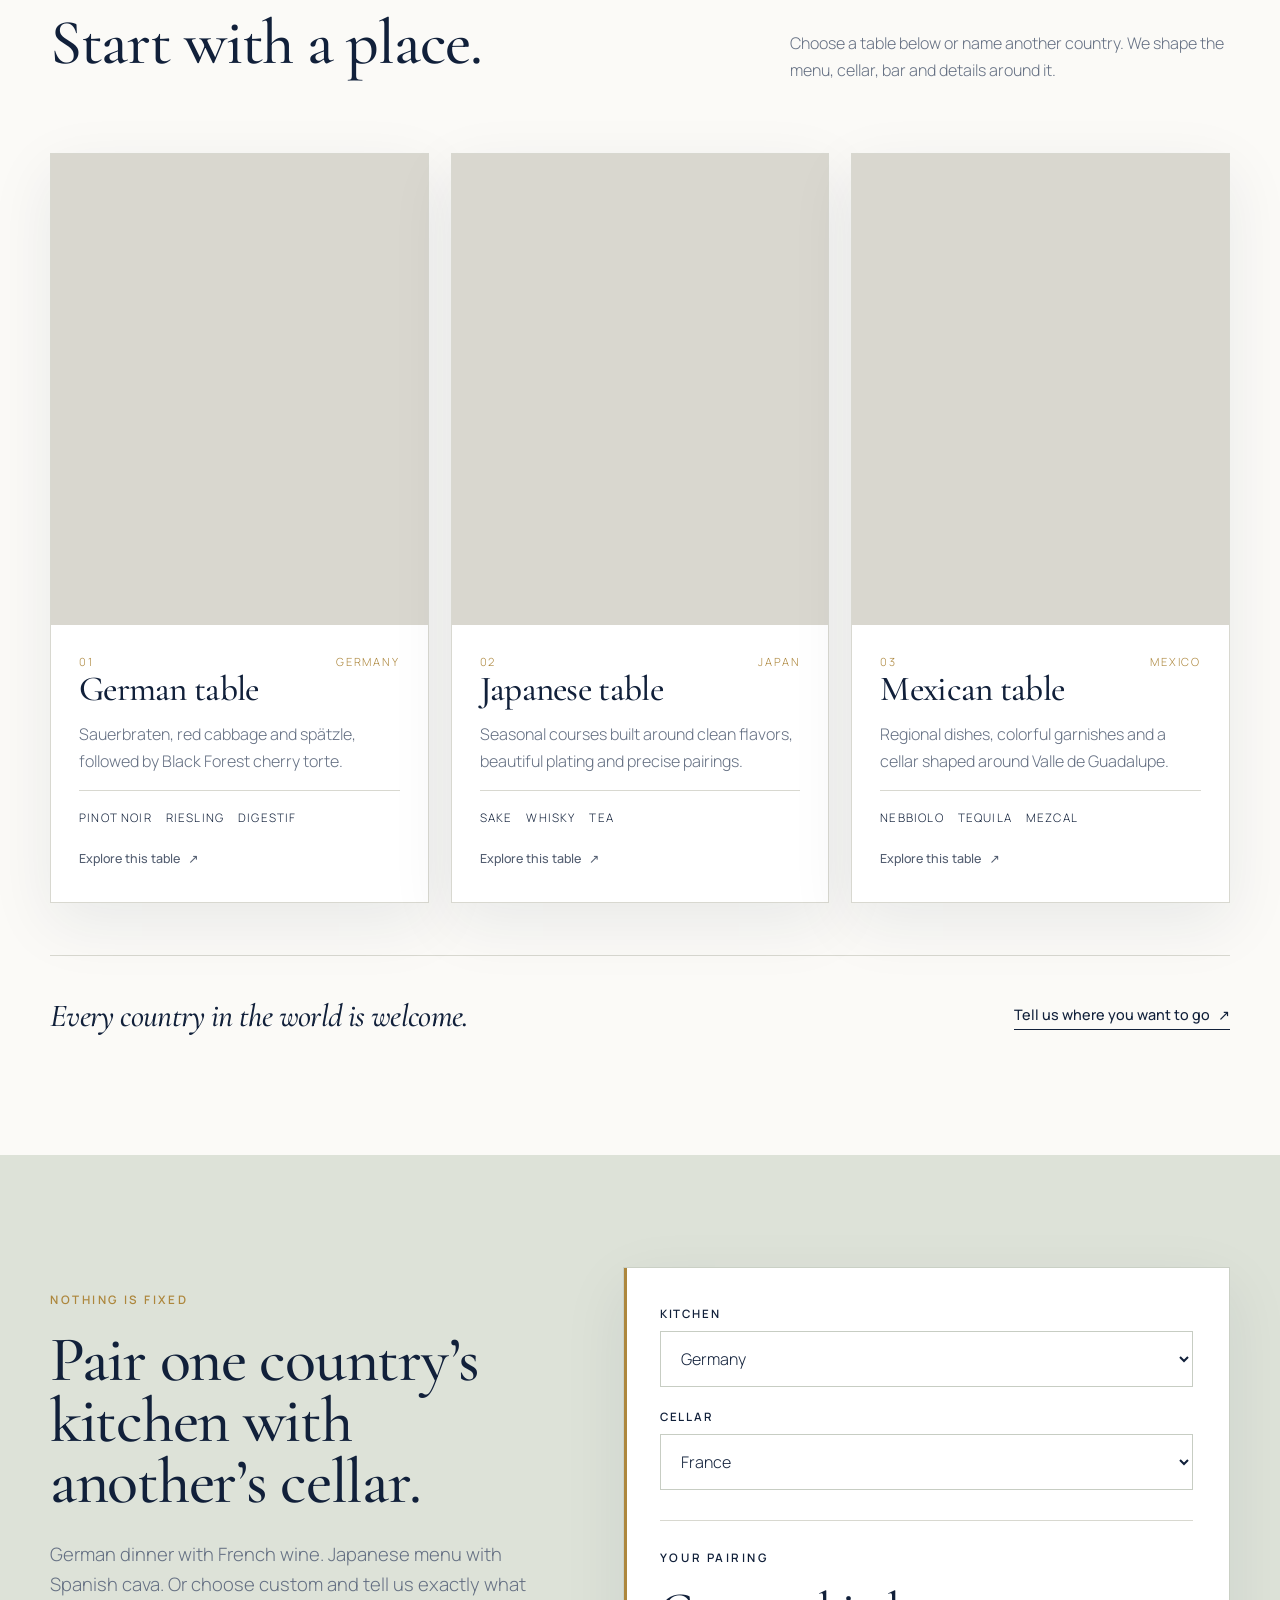
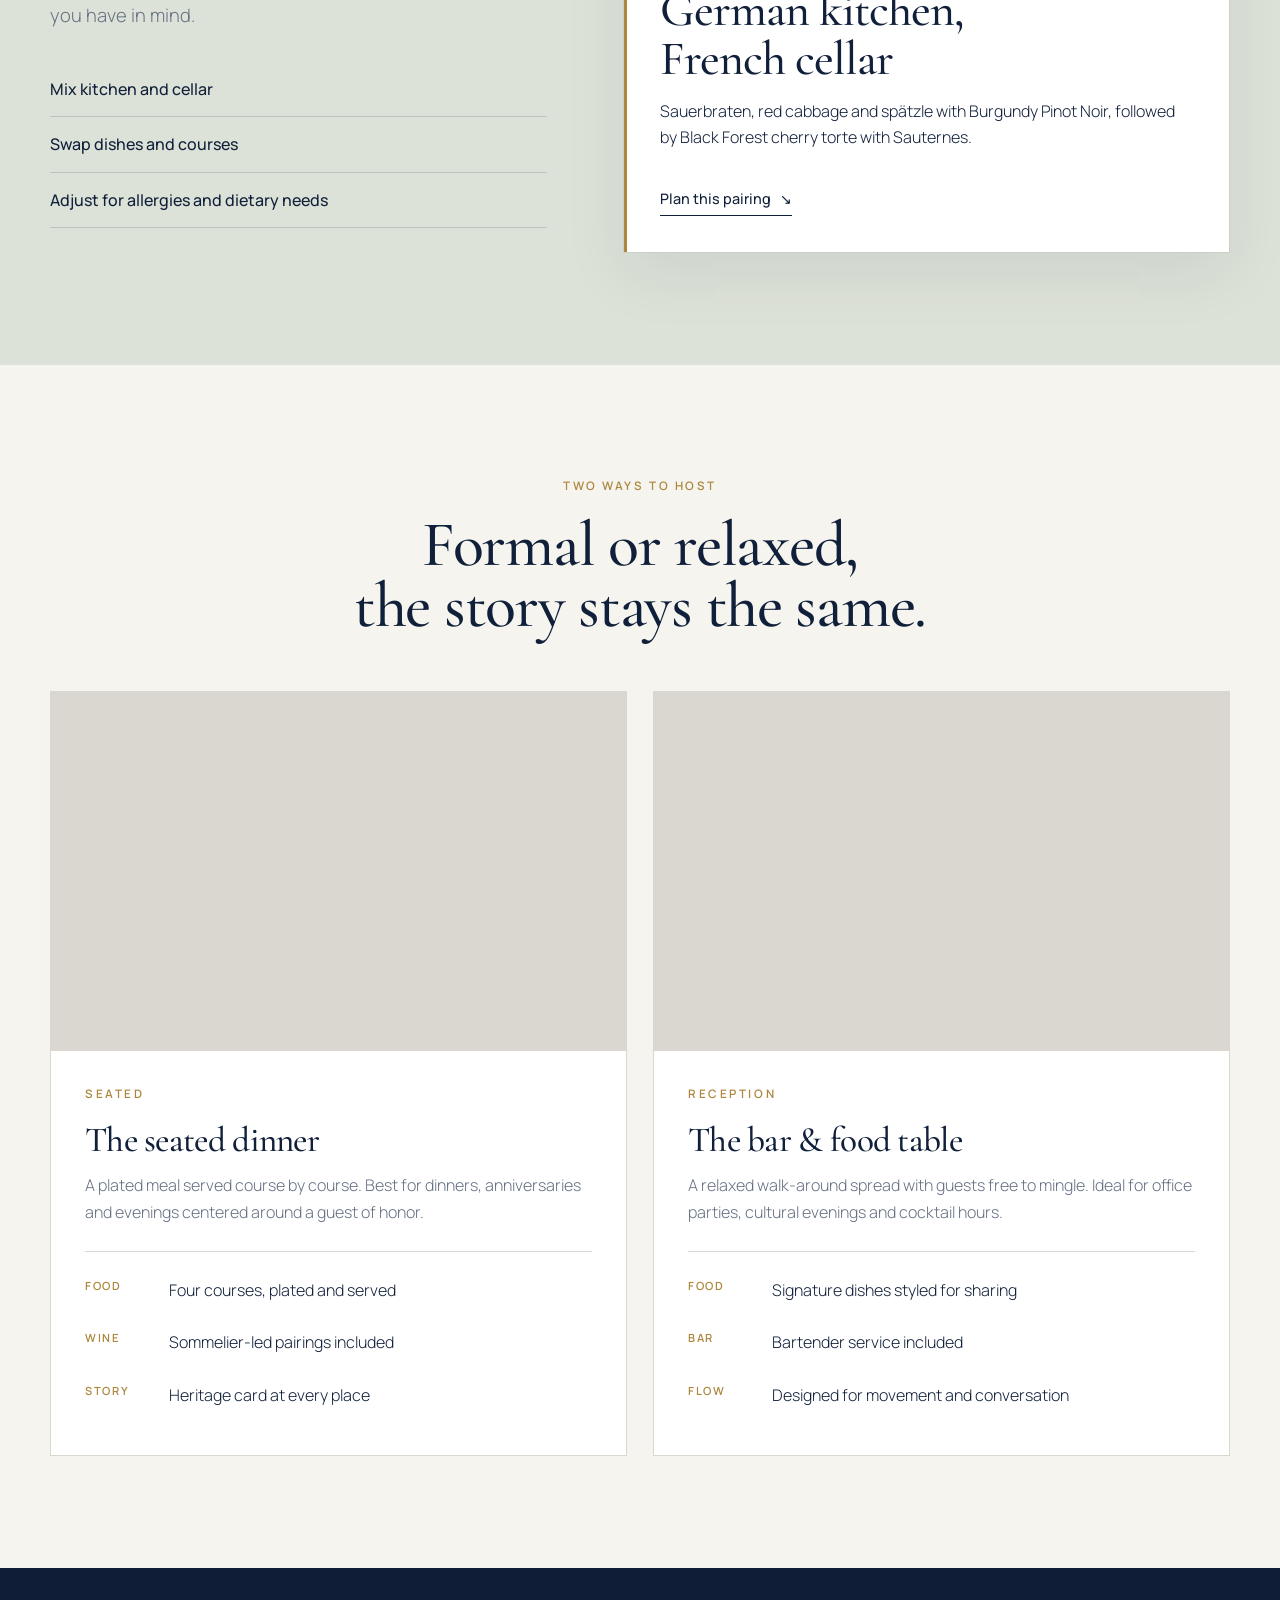
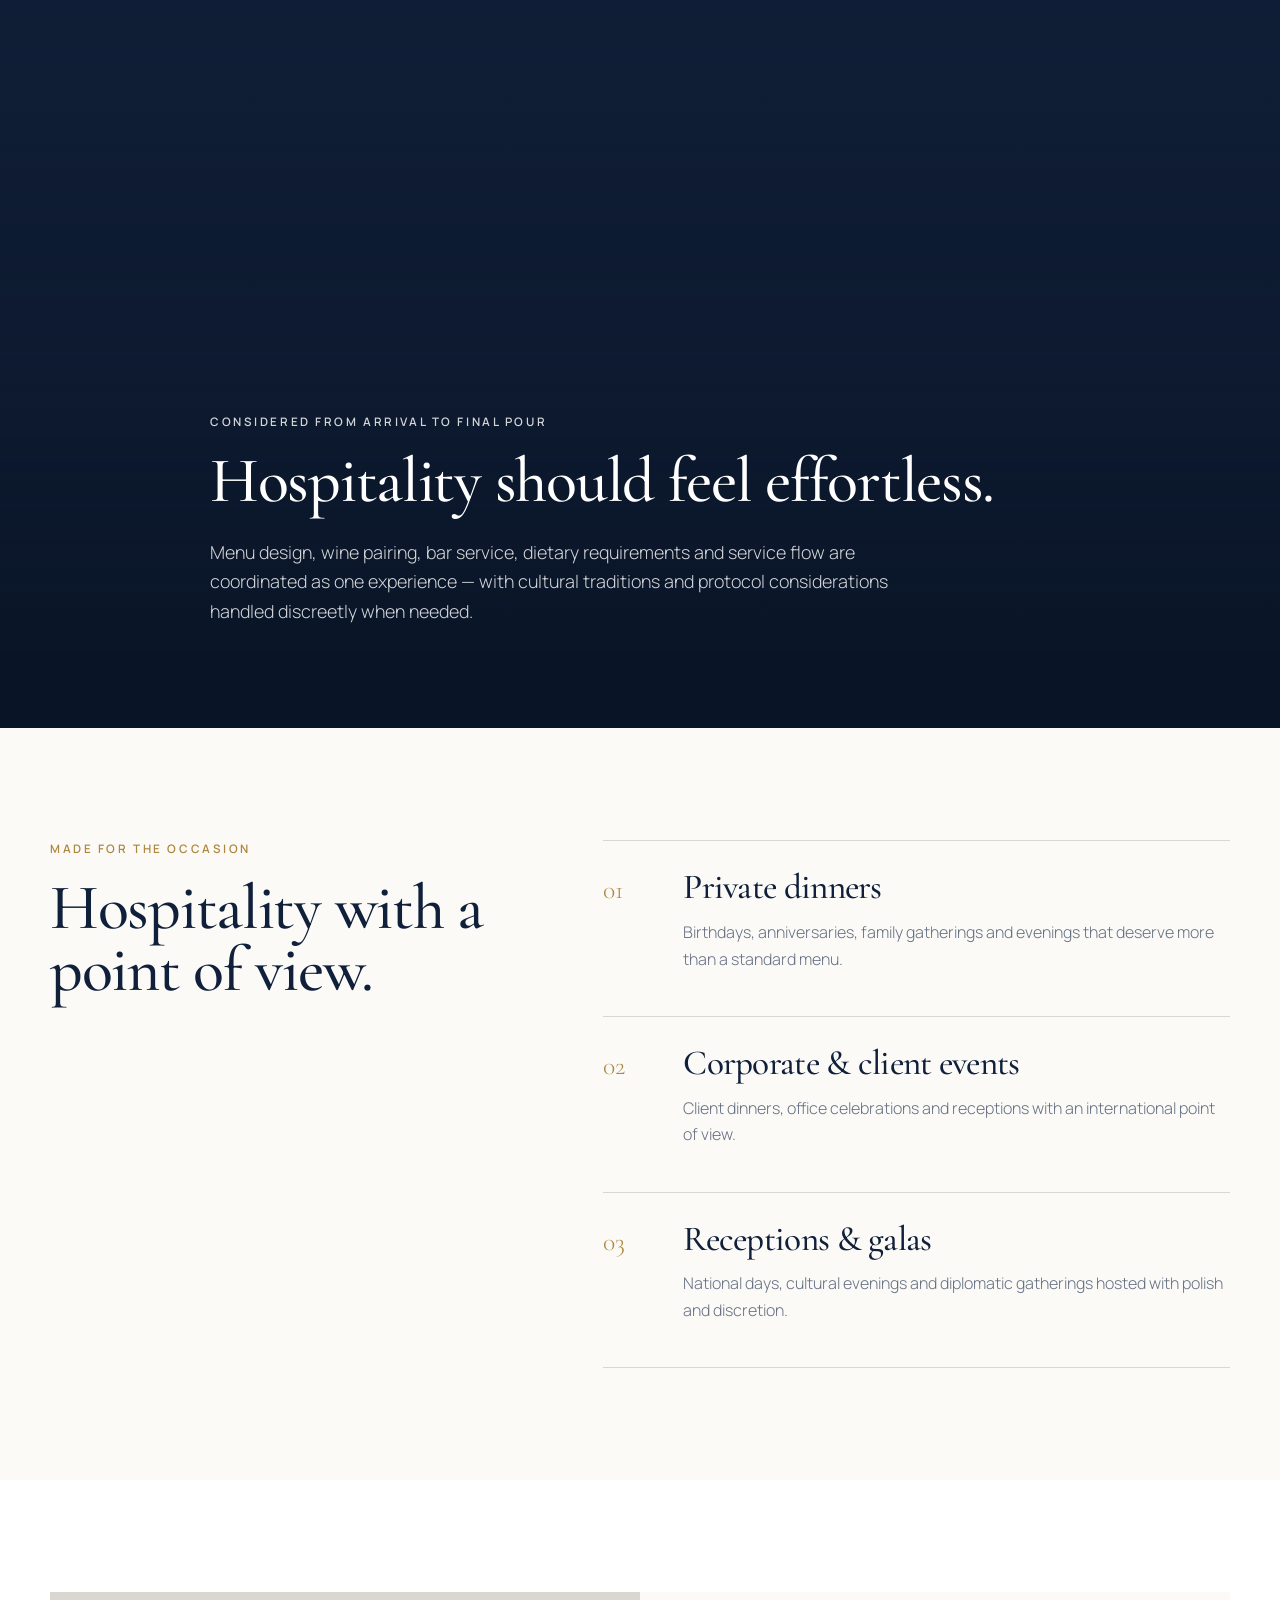
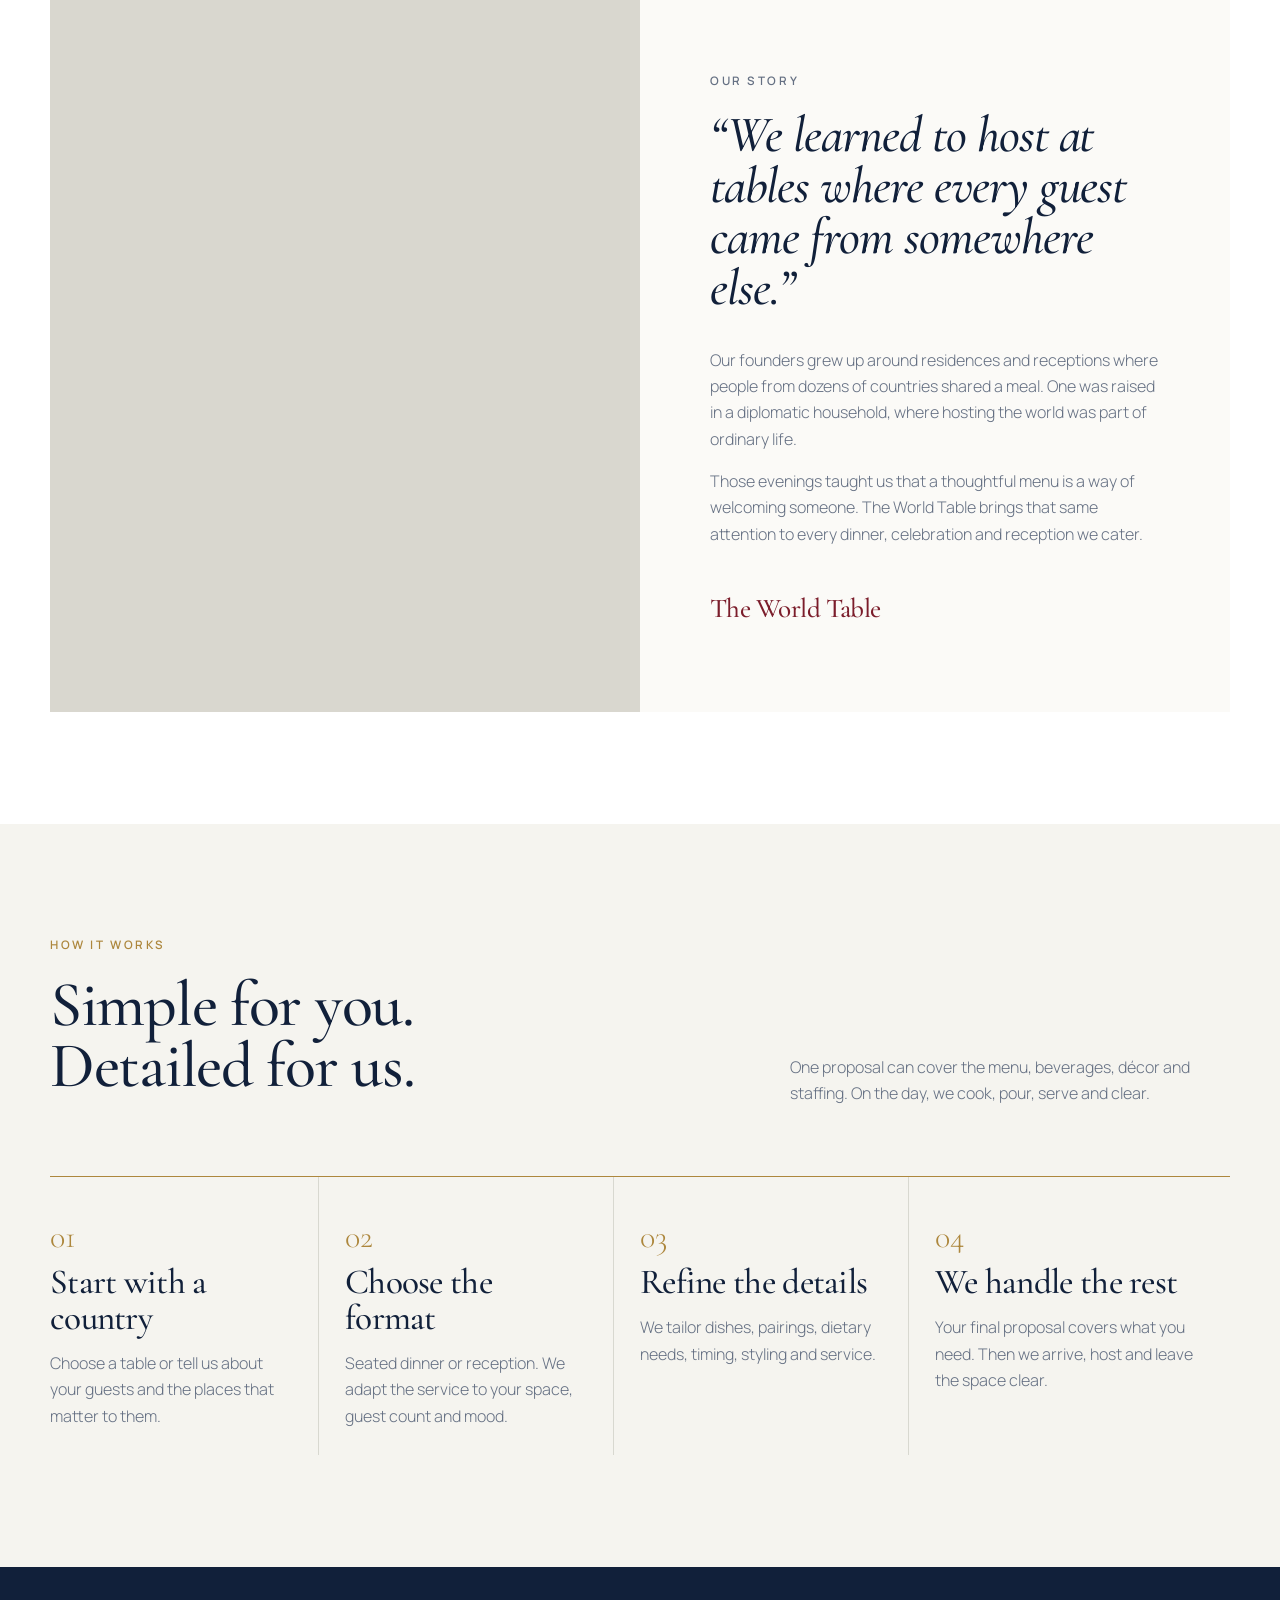
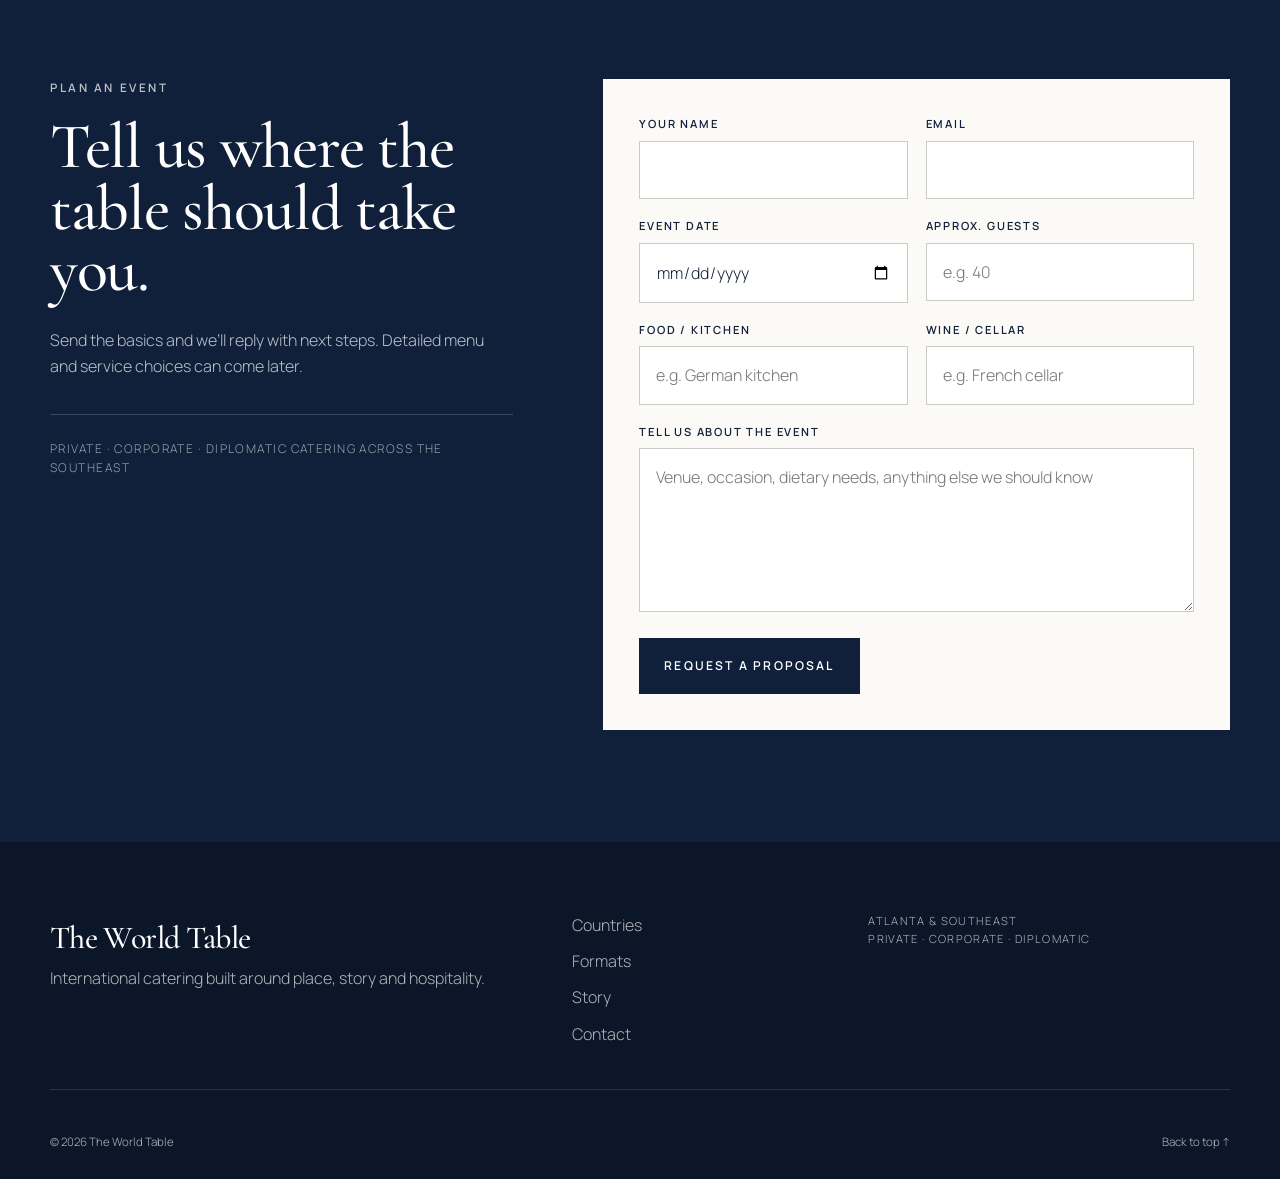
==== commit adbe8ca9: "Add files via upload" ====
--- a/index.html
+++ b/index.html
@@ -66,6 +66,7 @@
             <h3>German table</h3>
             <p>Sauerbraten, red cabbage and spätzle, followed by Black Forest cherry torte.</p>
             <div class="card-meta"><span>Pinot Noir</span><span>Riesling</span><span>Digestif</span></div>
+            <button class="card-explore" type="button" data-kitchen="Germany">Explore this table <span>↗</span></button>
           </div>
         </article>
 
@@ -76,6 +77,7 @@
             <h3>Japanese table</h3>
             <p>Seasonal courses built around clean flavors, beautiful plating and precise pairings.</p>
             <div class="card-meta"><span>Sake</span><span>Whisky</span><span>Tea</span></div>
+            <button class="card-explore" type="button" data-kitchen="Japan">Explore this table <span>↗</span></button>
           </div>
         </article>
 
@@ -86,6 +88,7 @@
             <h3>Mexican table</h3>
             <p>Regional dishes, colorful garnishes and a cellar shaped around Valle de Guadalupe.</p>
             <div class="card-meta"><span>Nebbiolo</span><span>Tequila</span><span>Mezcal</span></div>
+            <button class="card-explore" type="button" data-kitchen="Mexico">Explore this table <span>↗</span></button>
           </div>
         </article>
       </div>
@@ -179,6 +182,16 @@
       </div>
     </section>
 
+    <section class="atmosphere" aria-label="The World Table hospitality experience">
+      <div class="atmosphere-media" role="img" aria-label="Elegant candlelit table prepared for an intimate dinner"></div>
+      <div class="atmosphere-overlay"></div>
+      <div class="container atmosphere-content">
+        <p class="kicker light">Considered from arrival to final pour</p>
+        <h2>Hospitality should feel effortless.</h2>
+        <p>Menu design, wine pairing, bar service, dietary requirements and service flow are coordinated as one experience — with cultural traditions and protocol considerations handled discreetly when needed.</p>
+      </div>
+    </section>
+
     <section class="occasions section">
       <div class="container occasions-layout">
         <div>
--- a/styles.css
+++ b/styles.css
@@ -290,3 +290,196 @@
   h1 { font-size: clamp(3.9rem, 18.5vw, 5.1rem); max-width: 300px; }
   .hero-copy { max-width: 320px; }
 }
+
+
+/* --- Premium motion & depth layer --- */
+.hero-media {
+  will-change: transform;
+  animation: hero-breathe 18s ease-in-out infinite alternate;
+}
+@keyframes hero-breathe {
+  from { transform: scale(1.02); }
+  to { transform: scale(1.085); }
+}
+
+.site-header,
+.hero-content > *,
+.hero-foot {
+  opacity: 0;
+  transform: translateY(14px);
+}
+body.is-ready .site-header {
+  animation: hero-enter .9s cubic-bezier(.2,.7,.2,1) .08s forwards;
+}
+body.is-ready .hero-content > .eyebrow { animation: hero-enter .85s cubic-bezier(.2,.7,.2,1) .22s forwards; }
+body.is-ready .hero-content > h1 { animation: hero-enter 1.05s cubic-bezier(.2,.7,.2,1) .34s forwards; }
+body.is-ready .hero-content > .hero-copy { animation: hero-enter .95s cubic-bezier(.2,.7,.2,1) .52s forwards; }
+body.is-ready .hero-content > .hero-actions { animation: hero-enter .95s cubic-bezier(.2,.7,.2,1) .66s forwards; }
+body.is-ready .hero-foot { animation: hero-enter .9s cubic-bezier(.2,.7,.2,1) .82s forwards; }
+@keyframes hero-enter {
+  to { opacity: 1; transform: translateY(0); }
+}
+
+/* Scroll reveals are intentionally quiet: distance is small and timing is slow. */
+.reveal-item {
+  opacity: 0;
+  transform: translateY(24px);
+  transition: opacity .9s cubic-bezier(.2,.7,.2,1), transform .9s cubic-bezier(.2,.7,.2,1);
+}
+.reveal-item.reveal-left { transform: translateX(-26px); }
+.reveal-item.reveal-right { transform: translateX(26px); }
+.reveal-item.is-visible { opacity: 1; transform: translate(0,0); }
+.reveal-delay-1 { transition-delay: .08s; }
+.reveal-delay-2 { transition-delay: .16s; }
+.reveal-delay-3 { transition-delay: .24s; }
+
+.experience-card,
+.format-card,
+.pairing-card {
+  transition: transform .65s cubic-bezier(.2,.7,.2,1), box-shadow .65s ease, border-color .4s ease;
+}
+.experience-card:hover,
+.format-card:hover {
+  transform: translateY(-7px);
+  box-shadow: 0 28px 70px rgba(17,32,58,.13);
+  border-color: rgba(173,135,61,.38);
+}
+.card-image,
+.format-photo,
+.story-image {
+  overflow: hidden;
+  transition: transform 1.1s cubic-bezier(.2,.7,.2,1), filter .8s ease;
+}
+.experience-card:hover .card-image,
+.format-card:hover .format-photo {
+  transform: scale(1.035);
+}
+.card-body { position: relative; }
+.card-body::before {
+  content: "";
+  position: absolute;
+  left: 28px;
+  top: 0;
+  width: 0;
+  height: 1px;
+  background: var(--gold);
+  transition: width .6s cubic-bezier(.2,.7,.2,1);
+}
+.experience-card:hover .card-body::before { width: 64px; }
+.card-explore {
+  margin-top: 21px;
+  padding: 0 0 3px;
+  border: 0;
+  border-bottom: 1px solid transparent;
+  background: transparent;
+  color: var(--navy);
+  font: inherit;
+  font-size: .78rem;
+  font-weight: 500;
+  cursor: pointer;
+  opacity: .72;
+  transition: opacity .25s ease, color .25s ease, border-color .25s ease;
+}
+.card-explore span { display: inline-block; margin-left: 5px; transition: transform .3s ease; }
+.card-explore:hover { opacity: 1; color: var(--gold); border-color: currentColor; }
+.card-explore:hover span { transform: translate(3px,-3px); }
+
+.btn,
+.text-link,
+.pairing-plan-btn { transition: transform .3s ease, color .3s ease, background-color .3s ease, border-color .3s ease; }
+.btn:hover { transform: translateY(-2px); }
+.text-link span,
+.pairing-plan-btn span { display: inline-block; transition: transform .3s ease; }
+.text-link:hover span { transform: translate(3px,-3px); }
+.pairing-plan-btn:hover span { transform: translate(3px,3px); }
+
+.pairing-card { position: relative; overflow: hidden; }
+.pairing-card::after {
+  content: "";
+  position: absolute;
+  inset: 0 auto 0 0;
+  width: 3px;
+  background: var(--gold);
+  transform: scaleY(0);
+  transform-origin: bottom;
+  transition: transform .65s cubic-bezier(.2,.7,.2,1);
+}
+.pairing-card.pairing-active::after { transform: scaleY(1); }
+.pairing-result { transition: opacity .35s ease, transform .35s ease; }
+.pairing-result.is-changing { opacity: .15; transform: translateY(8px); }
+.selector-row select { cursor: pointer; transition: border-color .25s ease, box-shadow .25s ease, background-color .25s ease; }
+.selector-row select:hover { border-color: rgba(173,135,61,.65); }
+.selector-row select:focus { box-shadow: 0 0 0 4px rgba(173,135,61,.09); }
+
+.atmosphere {
+  min-height: min(760px, 88svh);
+  position: relative;
+  display: flex;
+  align-items: flex-end;
+  overflow: hidden;
+  background: var(--navy);
+  color: white;
+}
+.atmosphere-media {
+  position: absolute;
+  inset: -6%;
+  background-image: url('https://images.unsplash.com/photo-1519167758481-83f550bb49b3?auto=format&fit=crop&w=2200&q=88');
+  background-size: cover;
+  background-position: center;
+  transform: scale(1.04);
+  will-change: transform;
+}
+.atmosphere-overlay {
+  position: absolute;
+  inset: 0;
+  background: linear-gradient(0deg, rgba(8,18,34,.86) 0%, rgba(8,18,34,.36) 54%, rgba(8,18,34,.12) 100%);
+}
+.atmosphere-content {
+  position: relative;
+  z-index: 2;
+  padding-bottom: 84px;
+  max-width: 860px;
+}
+.atmosphere h2 { color: white; max-width: 800px; }
+.atmosphere-content > p:last-child {
+  max-width: 720px;
+  color: rgba(255,255,255,.82);
+  font-size: 1.12rem;
+}
+
+/* Give large photography slightly more depth without making the page feel busy. */
+.story-image,
+.format-photo,
+.card-image { background-color: #d9d7cf; }
+
+@media (max-width: 920px) {
+  .experience-card:hover,
+  .format-card:hover { transform: none; box-shadow: var(--shadow); }
+  .experience-card:hover .card-image,
+  .format-card:hover .format-photo { transform: none; }
+  .atmosphere { min-height: 72svh; }
+}
+
+@media (max-width: 640px) {
+  .atmosphere { min-height: 68svh; }
+  .atmosphere-content { padding-bottom: 56px; }
+  .atmosphere-content > p:last-child { font-size: 1rem; }
+  .card-explore { opacity: 1; }
+  .reveal-item,
+  .reveal-item.reveal-left,
+  .reveal-item.reveal-right { transform: translateY(18px); }
+}
+
+@media (prefers-reduced-motion: reduce) {
+  html { scroll-behavior: auto; }
+  *, *::before, *::after {
+    animation-duration: .01ms !important;
+    animation-iteration-count: 1 !important;
+    transition-duration: .01ms !important;
+    scroll-behavior: auto !important;
+  }
+  .site-header,
+  .hero-content > *,
+  .hero-foot,
+  .reveal-item { opacity: 1 !important; transform: none !important; }
+}
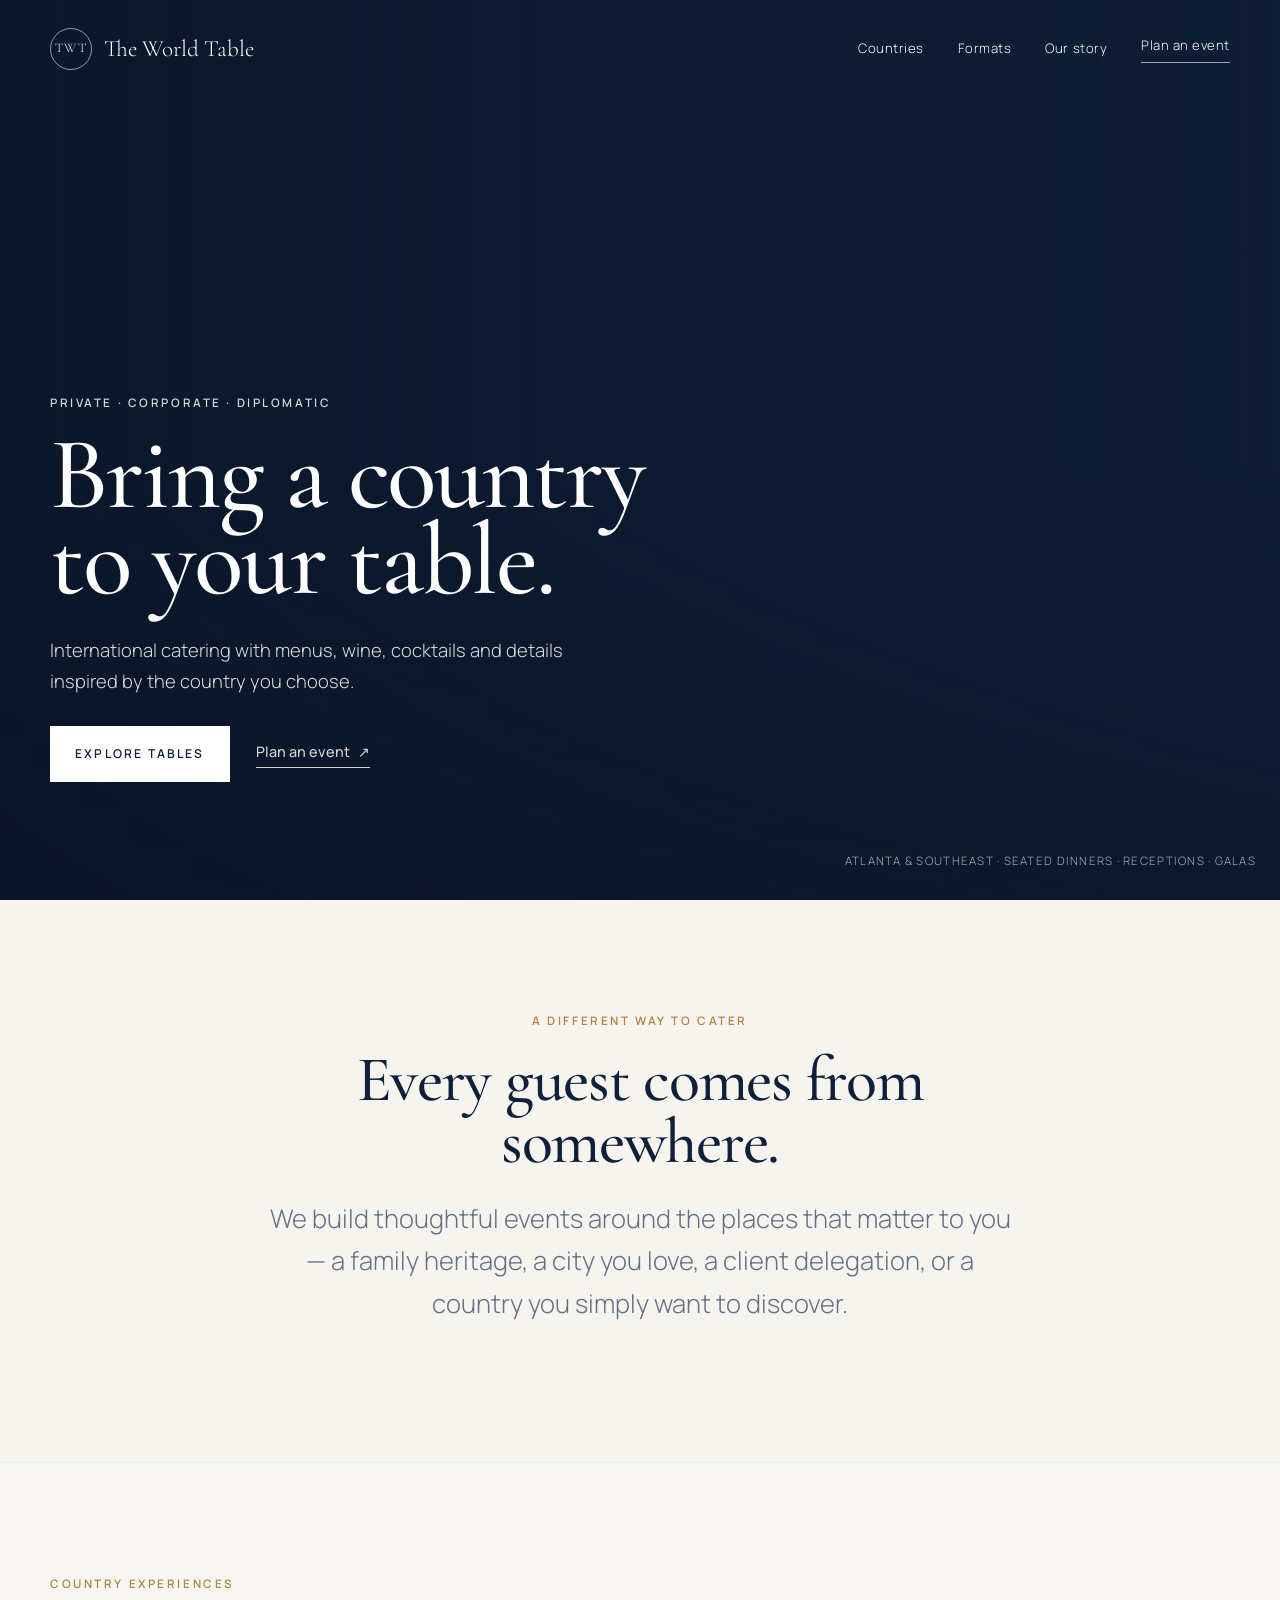
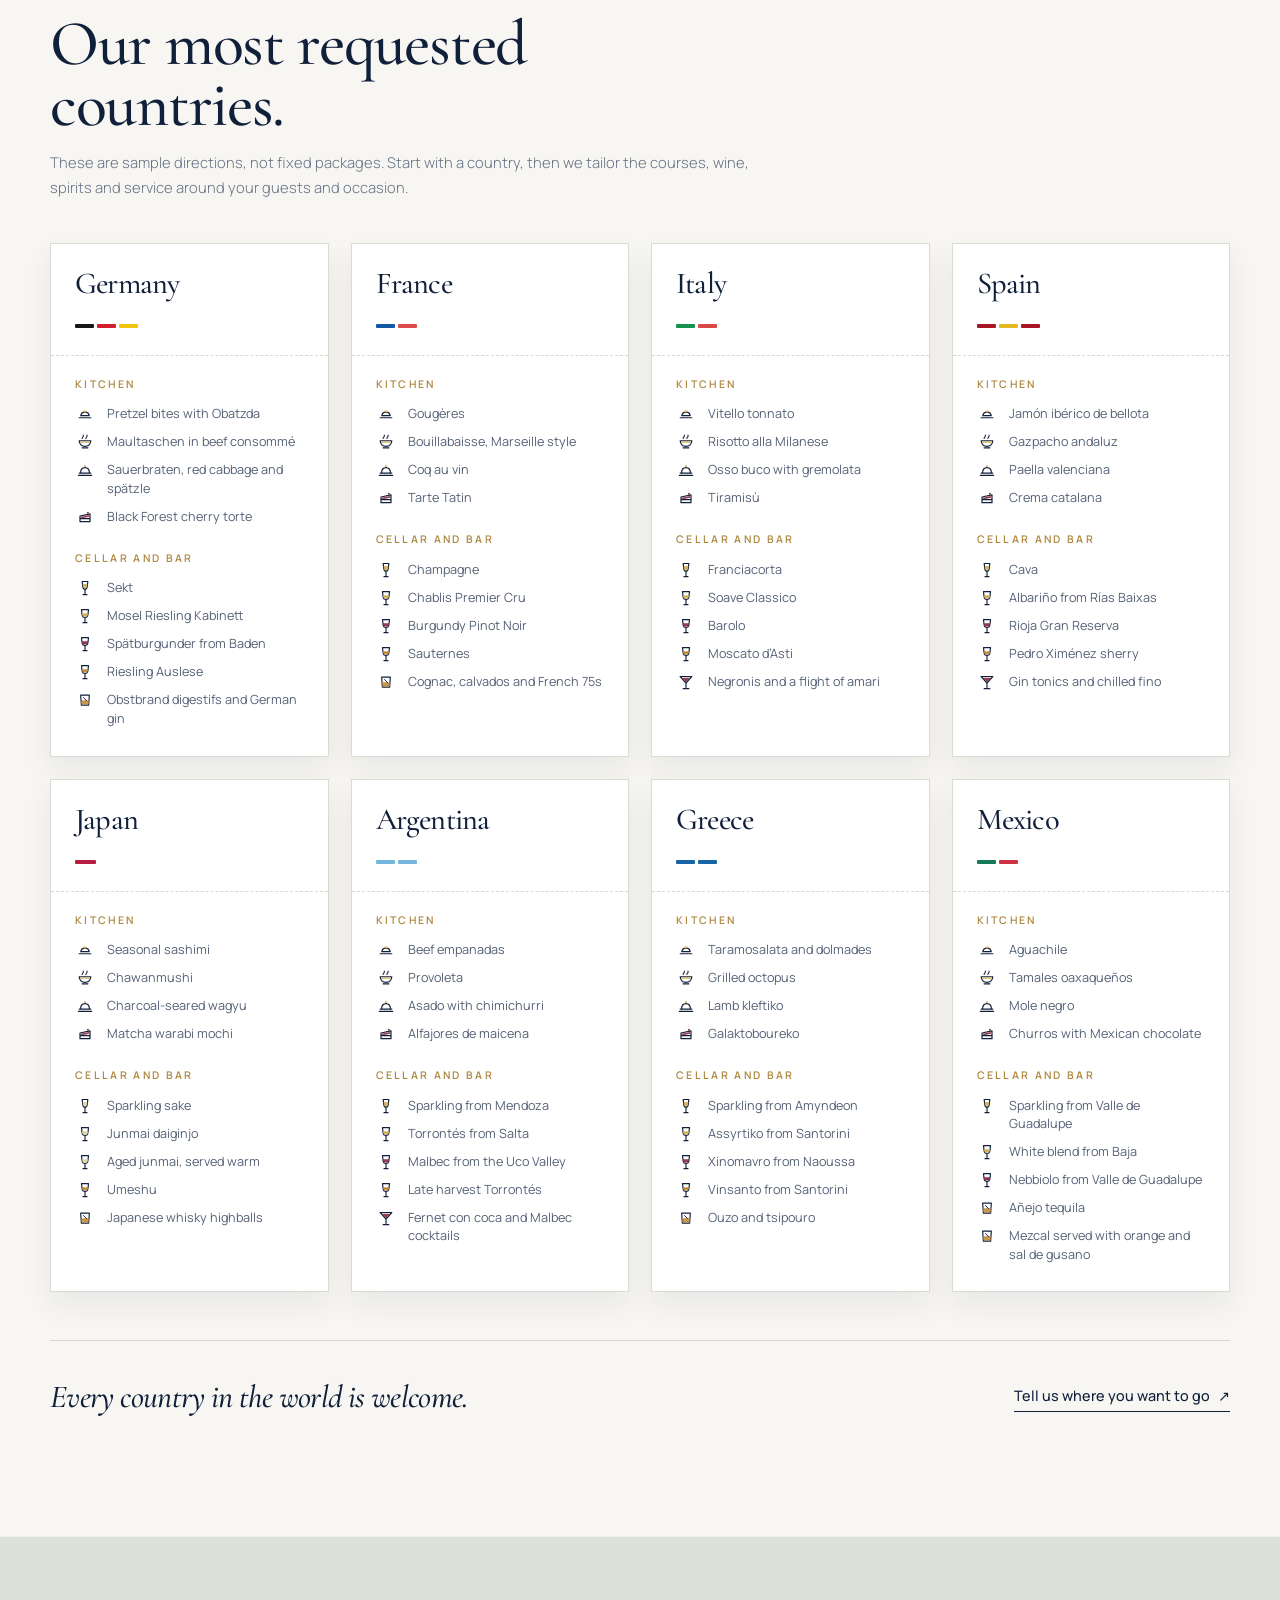
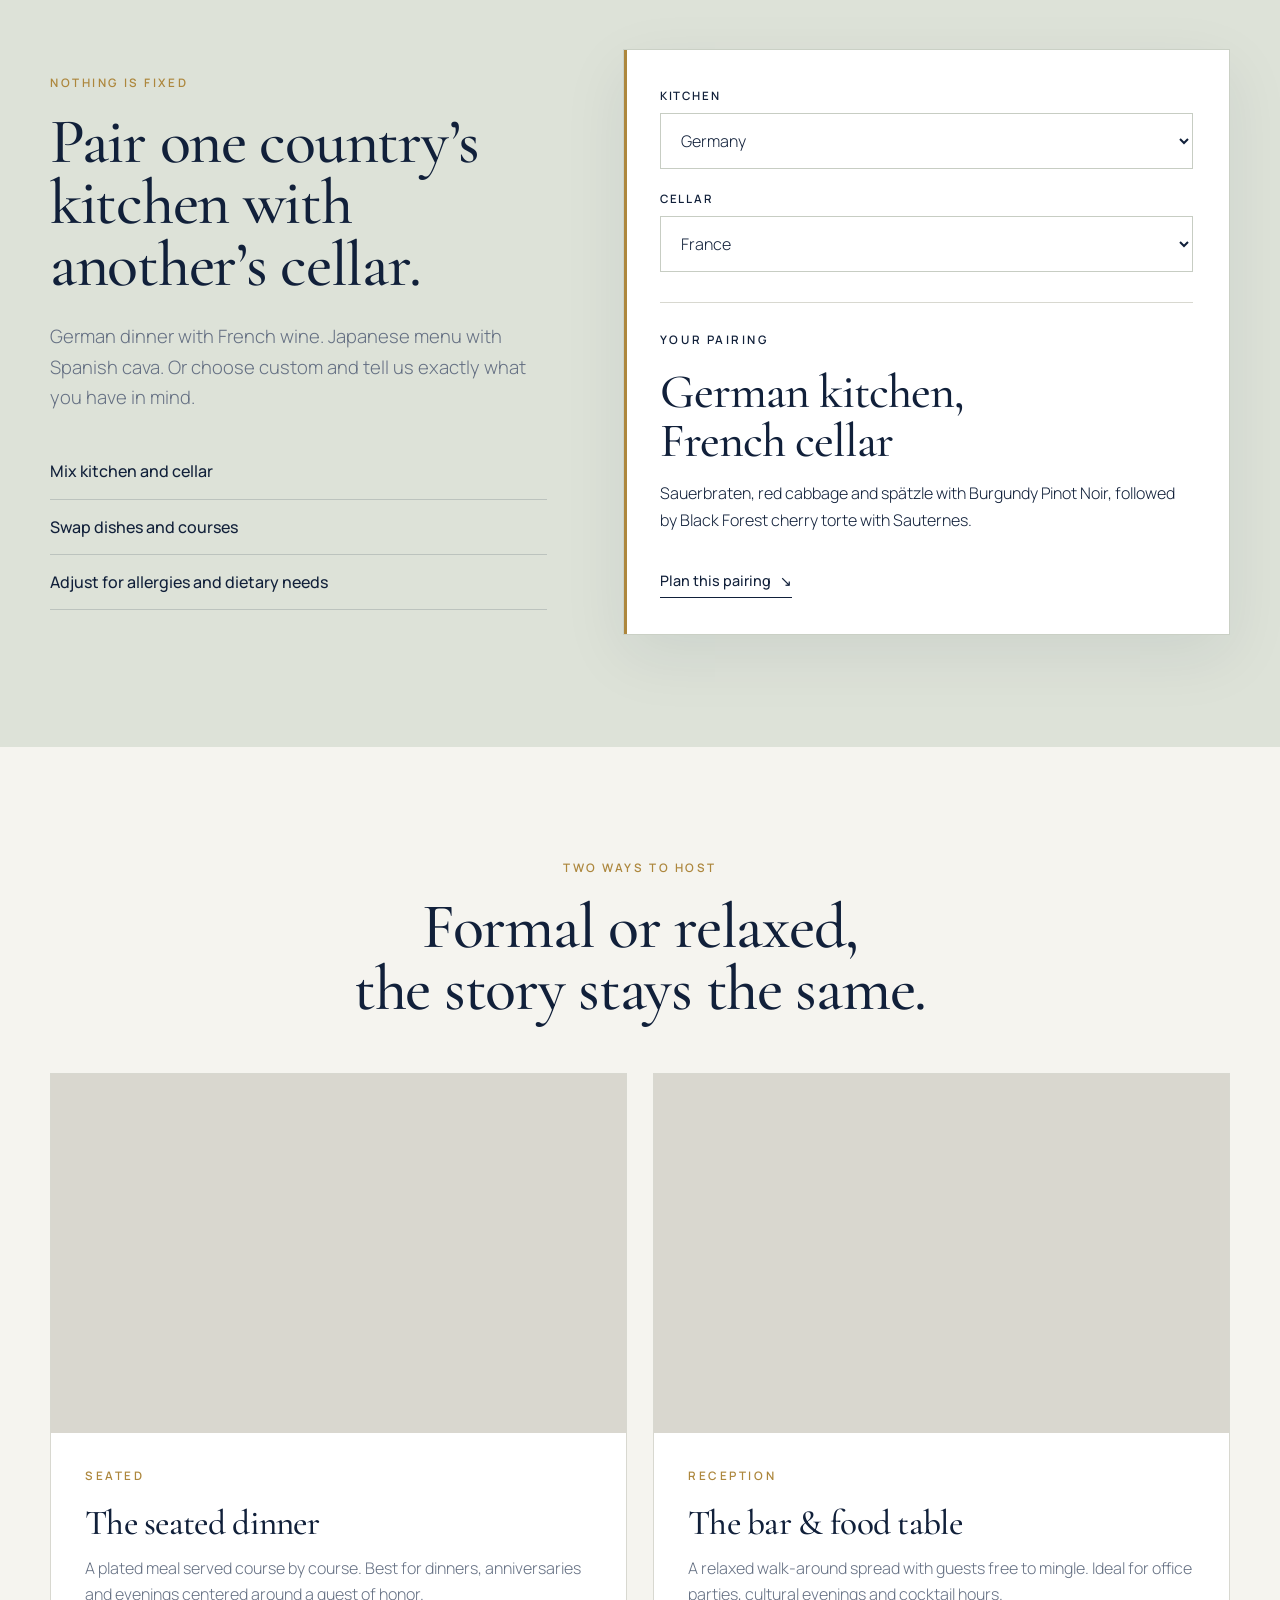
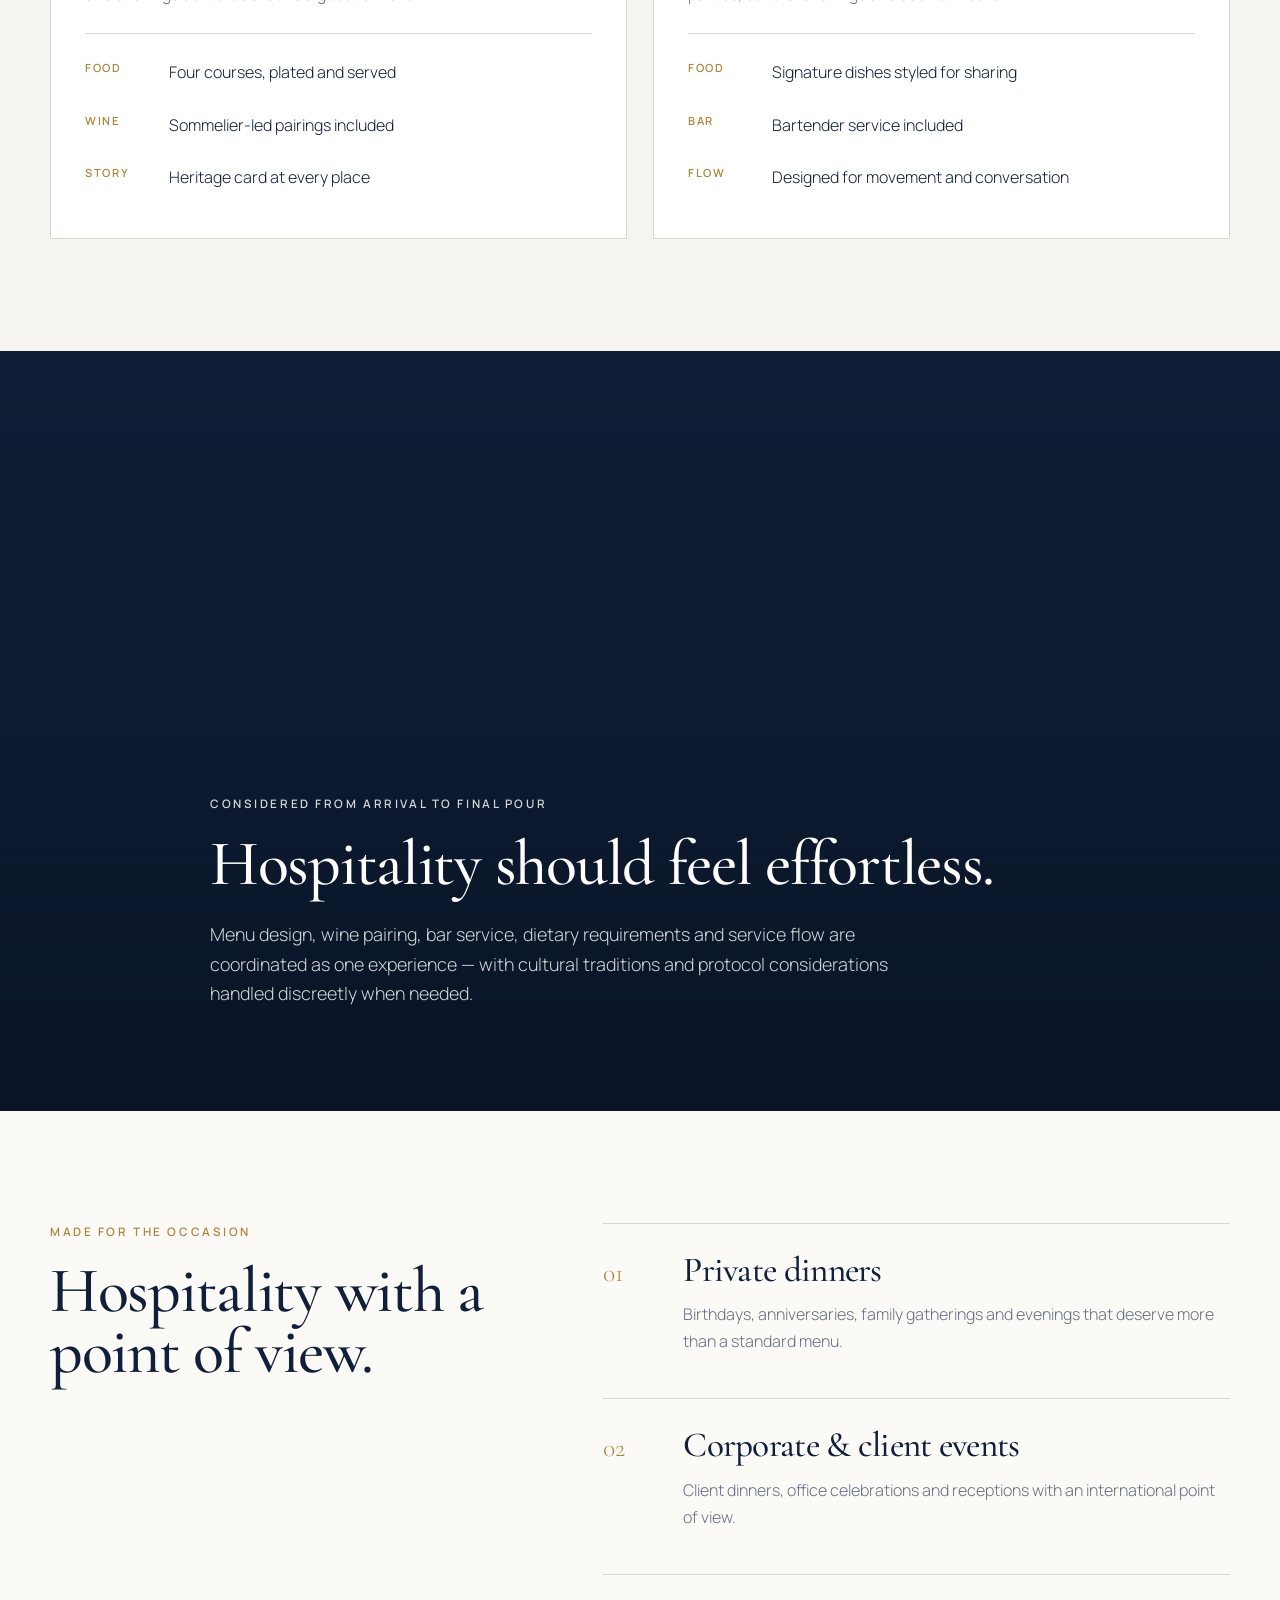
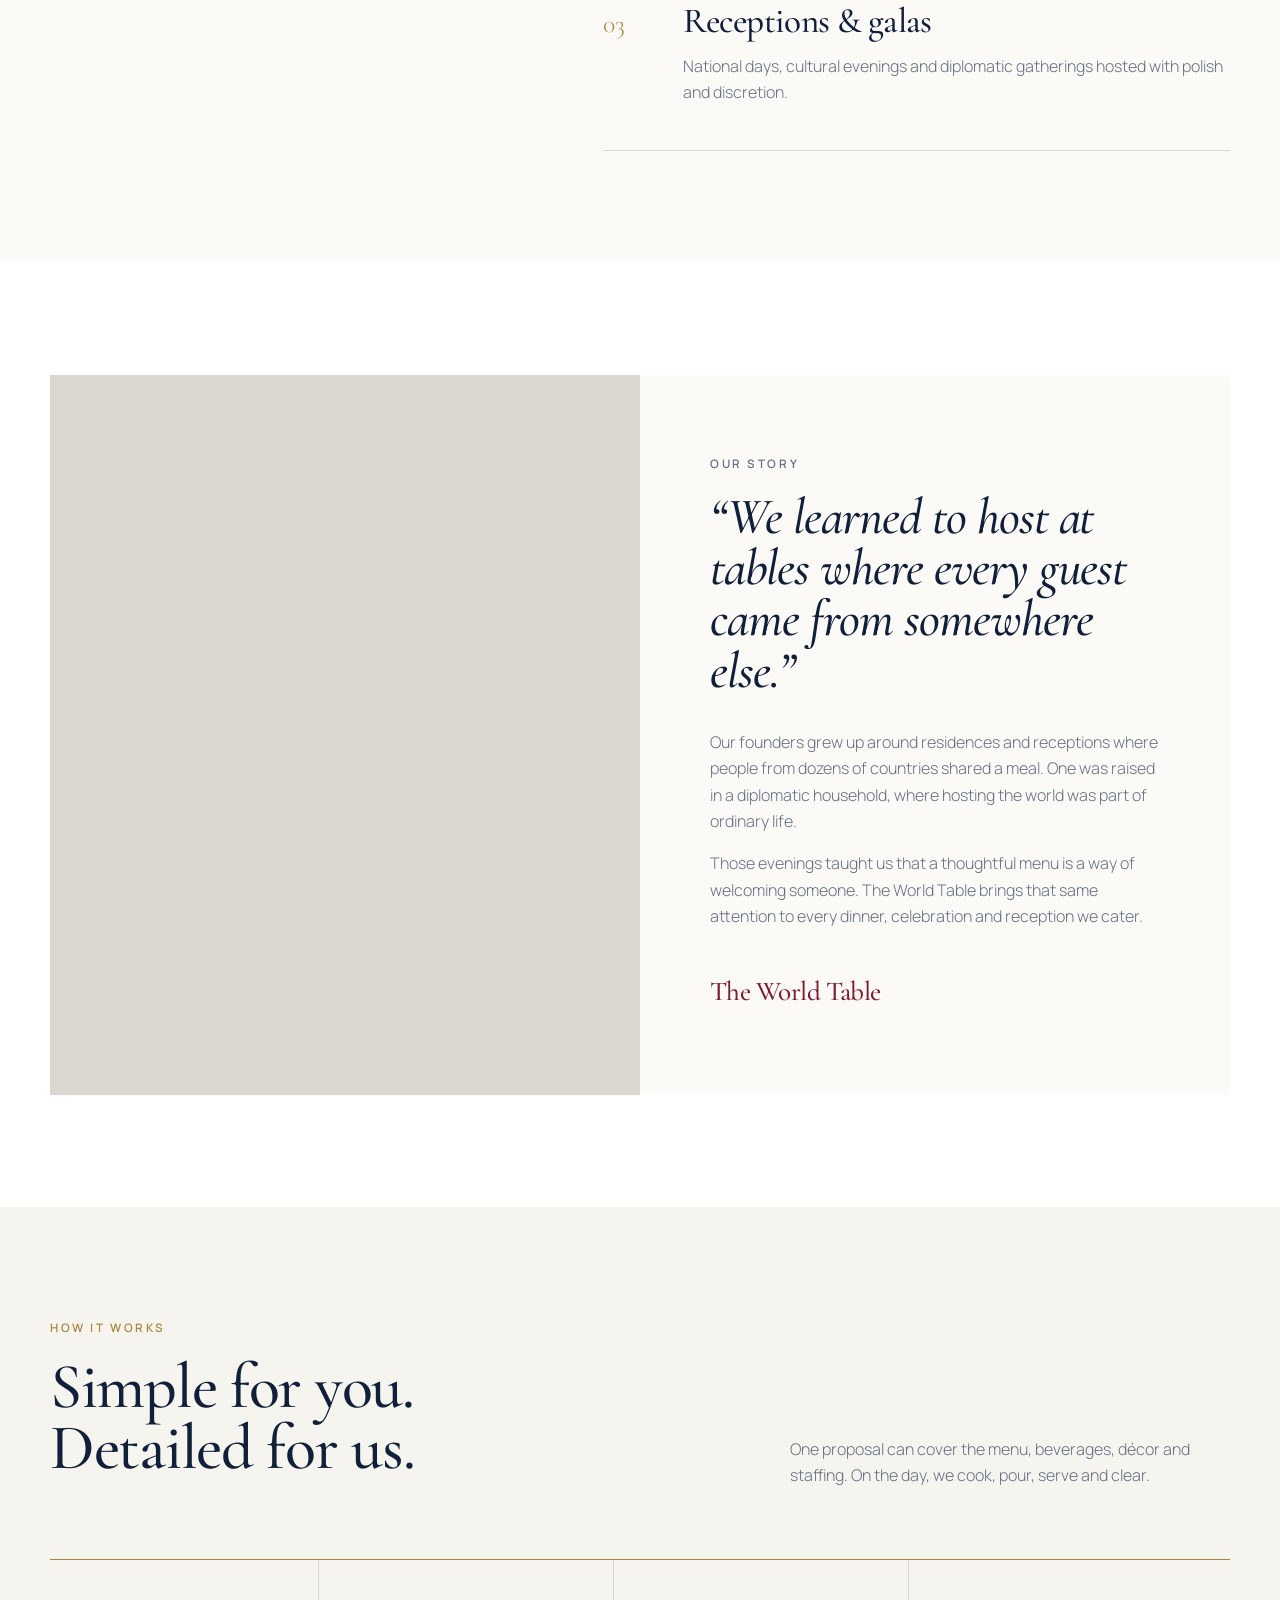
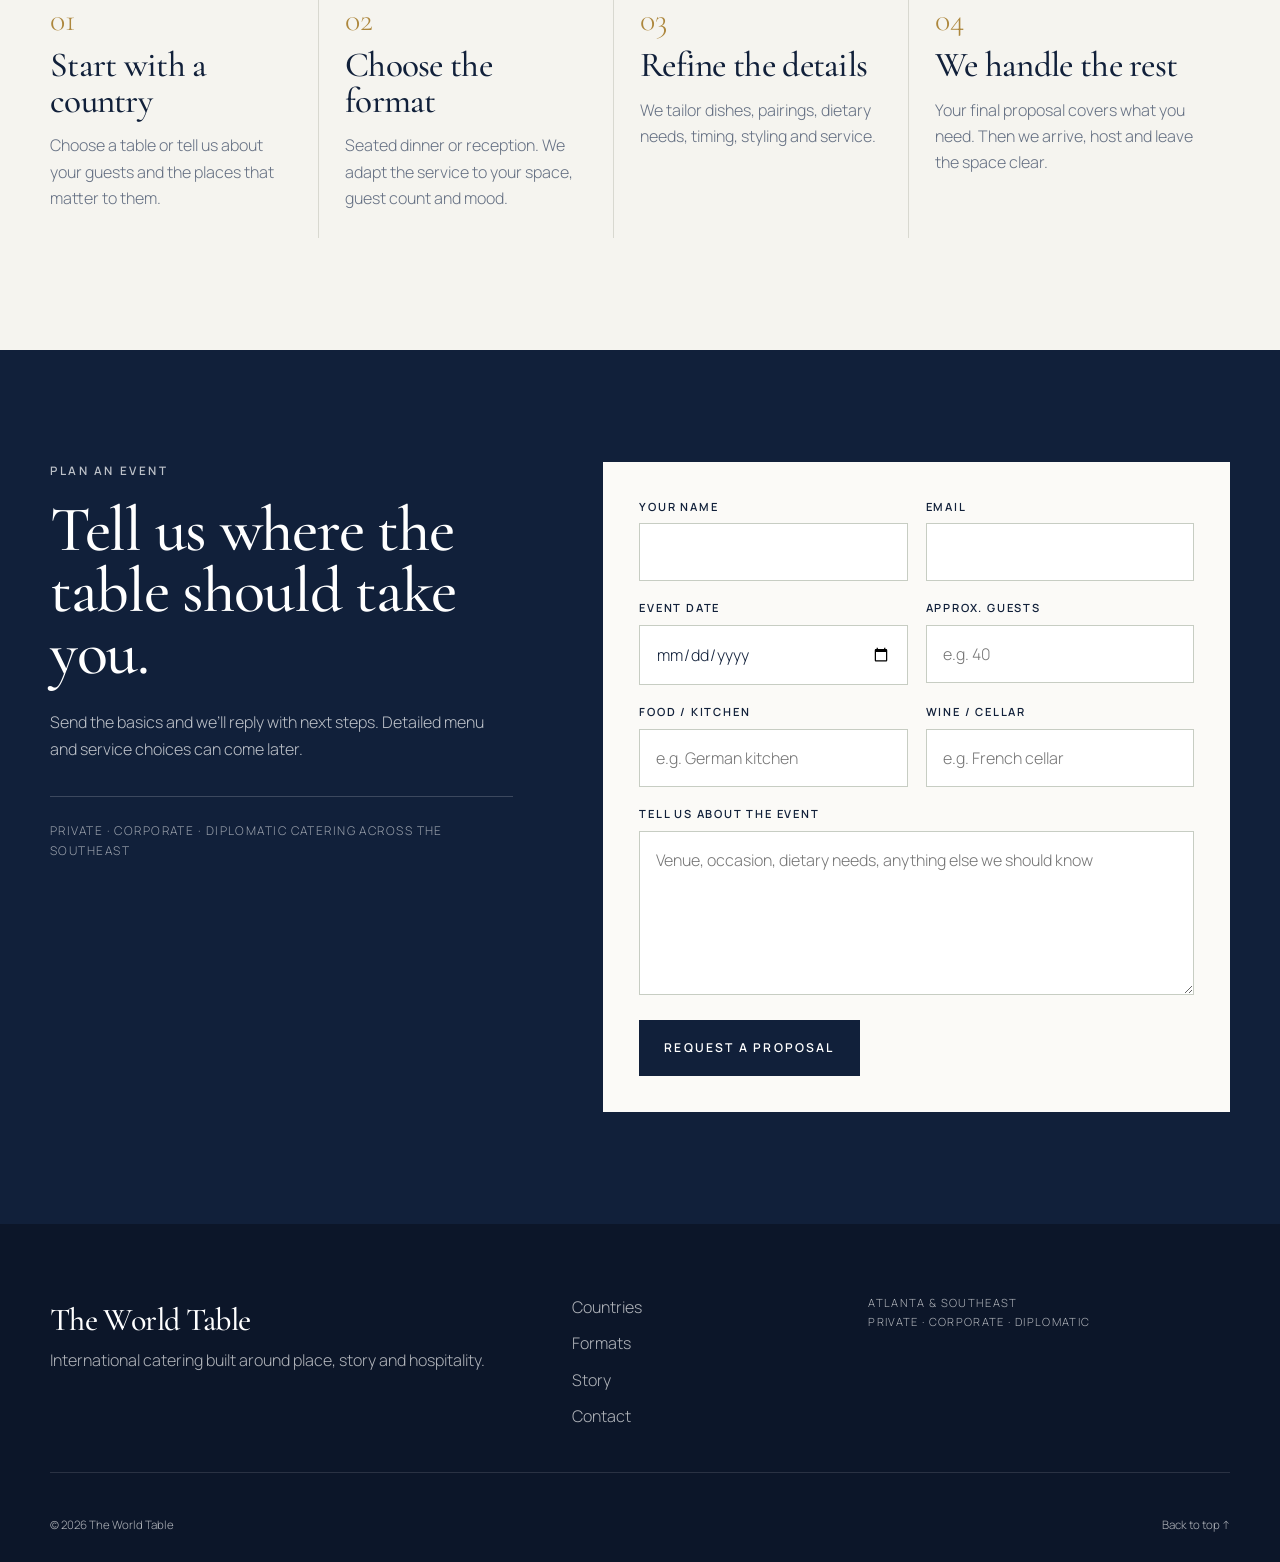
==== commit eff22a65: "Add files via upload" ====
--- a/index.html
+++ b/index.html
@@ -5,12 +5,51 @@
   <meta name="viewport" content="width=device-width, initial-scale=1" />
   <meta name="description" content="The World Table — private, corporate and diplomatic catering inspired by countries around the world." />
   <title>The World Table — International Catering</title>
+  <!-- Build: v6 -->
   <link rel="preconnect" href="https://fonts.googleapis.com">
   <link rel="preconnect" href="https://fonts.gstatic.com" crossorigin>
   <link href="https://fonts.googleapis.com/css2?family=Cormorant+Garamond:ital,wght@0,500;0,600;1,500&family=Manrope:wght@300;400;500;600&display=swap" rel="stylesheet">
-  <link rel="stylesheet" href="styles.css" />
+  <link rel="stylesheet" href="styles_v6.css" />
 </head>
 <body>
+
+  <svg class="icon-sprite" aria-hidden="true" focusable="false">
+    <symbol id="icon-starter" viewBox="0 0 24 24">
+      <path d="M5 16.5h14M7 14c.3-2.6 2.2-4.3 5-4.3s4.7 1.7 5 4.3H7Z" fill="none" stroke="currentColor" stroke-width="1.45" stroke-linecap="round" stroke-linejoin="round"/>
+      <ellipse cx="12" cy="9" rx="2.2" ry="1.25" fill="var(--icon-accent,#c29a45)" stroke="none"/>
+    </symbol>
+    <symbol id="icon-bowl" viewBox="0 0 24 24">
+      <path d="M5 10.5h14c-.4 4-3.2 6.7-7 6.7s-6.6-2.7-7-6.7ZM8.5 19h7" fill="none" stroke="currentColor" stroke-width="1.45" stroke-linecap="round" stroke-linejoin="round"/>
+      <path d="M8.5 7.7c0-1 .8-1.5 1.25-2.15.45-.64.5-1.16.2-1.85M13 7.7c0-1 .8-1.5 1.25-2.15.45-.64.5-1.16.2-1.85" fill="none" stroke="currentColor" stroke-width="1.25" stroke-linecap="round"/>
+      <path d="M6.3 11.2h11.4c-.22.8-.54 1.5-.94 2.08H7.24c-.4-.58-.72-1.28-.94-2.08Z" fill="var(--icon-accent,#d8b55b)" stroke="none" opacity=".72"/>
+    </symbol>
+    <symbol id="icon-cloche" viewBox="0 0 24 24">
+      <path d="M5 15.7h14M6.7 15.7c0-3.9 2.1-6.6 5.3-6.6s5.3 2.7 5.3 6.6M4 18.4h16" fill="none" stroke="currentColor" stroke-width="1.45" stroke-linecap="round" stroke-linejoin="round"/>
+      <circle cx="12" cy="7.1" r="1.15" fill="var(--icon-accent,#c29a45)" stroke="none"/>
+    </symbol>
+    <symbol id="icon-dessert" viewBox="0 0 24 24">
+      <path d="M6 10.8 18 8.3v9.3H6v-6.8ZM6 14h12" fill="none" stroke="currentColor" stroke-width="1.45" stroke-linejoin="round"/>
+      <path d="M7.2 11.7 16.8 9.7v2.1l-9.6 1.9v-2Z" fill="var(--icon-accent,#a8253d)" stroke="none" opacity=".9"/>
+      <circle cx="15.5" cy="6.9" r="1.15" fill="var(--icon-accent,#a8253d)" stroke="none"/>
+    </symbol>
+    <symbol id="icon-flute" viewBox="0 0 24 24">
+      <path d="M8.6 4.2h6.8l-.75 6.2c-.22 2-1.12 3.1-2.65 3.1s-2.43-1.1-2.65-3.1l-.75-6.2ZM12 13.5v5M9.6 20h4.8" fill="none" stroke="currentColor" stroke-width="1.4" stroke-linecap="round" stroke-linejoin="round"/>
+      <path d="M9.2 7.2h5.6l-.42 3.1c-.18 1.35-.91 2.1-2.38 2.1s-2.2-.75-2.38-2.1l-.42-3.1Z" fill="var(--icon-accent,#ddb64e)" stroke="none" opacity=".9"/>
+    </symbol>
+    <symbol id="icon-wine" viewBox="0 0 24 24">
+      <path d="M7.8 4.3h8.4l-.65 5.85c-.27 2.35-1.4 3.65-3.55 3.65s-3.28-1.3-3.55-3.65L7.8 4.3ZM12 13.8v5M9.6 20h4.8" fill="none" stroke="currentColor" stroke-width="1.4" stroke-linecap="round" stroke-linejoin="round"/>
+      <path d="M8.5 8.8h7l-.15 1.32c-.2 1.74-1.02 2.62-3.35 2.62s-3.15-.88-3.35-2.62L8.5 8.8Z" fill="var(--icon-accent,#8a263d)" stroke="none" opacity=".93"/>
+    </symbol>
+    <symbol id="icon-cocktail" viewBox="0 0 24 24">
+      <path d="M5 5.4h14l-7 7.8-7-7.8ZM12 13.2v5.4M8.6 20h6.8" fill="none" stroke="currentColor" stroke-width="1.4" stroke-linecap="round" stroke-linejoin="round"/>
+      <path d="M7.4 7h9.2L12 12.05 7.4 7Z" fill="var(--icon-accent,#b54a34)" stroke="none" opacity=".9"/>
+    </symbol>
+    <symbol id="icon-tumbler" viewBox="0 0 24 24">
+      <path d="M6.8 6.2h10.4l-.85 12H7.65l-.85-12Z" fill="none" stroke="currentColor" stroke-width="1.4" stroke-linejoin="round"/>
+      <path d="M7.35 12.2h9.3l-.42 5.05H7.77l-.42-5.05Z" fill="var(--icon-accent,#bf7d2b)" stroke="none" opacity=".88"/>
+      <path d="m10.2 9 3.8 4" fill="none" stroke="currentColor" stroke-width="1.1" stroke-linecap="round"/>
+    </symbol>
+  </svg>
   <header class="site-header" id="top">
     <a class="brand" href="#top" aria-label="The World Table home">
       <span class="brand-mark">TWT</span>
@@ -49,46 +88,144 @@
       <p class="lead">We build thoughtful events around the places that matter to you — a family heritage, a city you love, a client delegation, or a country you simply want to discover.</p>
     </section>
 
-    <section class="experiences section" id="experiences">
-      <div class="container section-heading split-heading">
+    <section class="experiences section country-showcase" id="experiences">
+      <div class="container country-menu-heading">
         <div>
           <p class="kicker">Country experiences</p>
-          <h2>Start with a place.</h2>
-        </div>
-        <p>Choose a table below or name another country. We shape the menu, cellar, bar and details around it.</p>
-      </div>
-
-      <div class="experience-grid container">
-        <article class="experience-card">
-          <div class="card-image germany"></div>
-          <div class="card-body">
-            <div class="card-topline"><span>01</span><span>Germany</span></div>
-            <h3>German table</h3>
-            <p>Sauerbraten, red cabbage and spätzle, followed by Black Forest cherry torte.</p>
-            <div class="card-meta"><span>Pinot Noir</span><span>Riesling</span><span>Digestif</span></div>
-            <button class="card-explore" type="button" data-kitchen="Germany">Explore this table <span>↗</span></button>
-          </div>
-        </article>
-
-        <article class="experience-card">
-          <div class="card-image japan"></div>
-          <div class="card-body">
-            <div class="card-topline"><span>02</span><span>Japan</span></div>
-            <h3>Japanese table</h3>
-            <p>Seasonal courses built around clean flavors, beautiful plating and precise pairings.</p>
-            <div class="card-meta"><span>Sake</span><span>Whisky</span><span>Tea</span></div>
-            <button class="card-explore" type="button" data-kitchen="Japan">Explore this table <span>↗</span></button>
-          </div>
-        </article>
-
-        <article class="experience-card">
-          <div class="card-image mexico"></div>
-          <div class="card-body">
-            <div class="card-topline"><span>03</span><span>Mexico</span></div>
-            <h3>Mexican table</h3>
-            <p>Regional dishes, colorful garnishes and a cellar shaped around Valle de Guadalupe.</p>
-            <div class="card-meta"><span>Nebbiolo</span><span>Tequila</span><span>Mezcal</span></div>
-            <button class="card-explore" type="button" data-kitchen="Mexico">Explore this table <span>↗</span></button>
+          <h2>Our most requested countries.</h2>
+          <p class="country-menu-intro">These are sample directions, not fixed packages. Start with a country, then we tailor the courses, wine, spirits and service around your guests and occasion.</p>
+        </div>
+      </div>
+
+      <div class="country-scroll-hint container" aria-hidden="true">Swipe to explore sample tables <span>→</span></div>
+
+      <div class="country-menu-grid">
+        <article class="country-menu-card" data-country="Germany" role="button" tabindex="0" aria-label="Use Germany as the starting country">
+          <header class="country-card-head">
+            <h3>Germany</h3>
+            <span class="flag-pips flag-germany" aria-hidden="true"><i></i><i></i><i></i></span>
+          </header>
+          <div class="country-card-body">
+            <div class="menu-group">
+              <p class="menu-label">Kitchen</p>
+              <ul><li><svg class="menu-icon tone-gold" width="20" height="20" viewBox="0 0 24 24" aria-hidden="true"><use href="#icon-starter"></use></svg><span>Pretzel bites with Obatzda</span></li><li><svg class="menu-icon tone-gold" width="20" height="20" viewBox="0 0 24 24" aria-hidden="true"><use href="#icon-bowl"></use></svg><span>Maultaschen in beef consommé</span></li><li><svg class="menu-icon tone-gold" width="20" height="20" viewBox="0 0 24 24" aria-hidden="true"><use href="#icon-cloche"></use></svg><span>Sauerbraten, red cabbage and spätzle</span></li><li><svg class="menu-icon tone-red" width="20" height="20" viewBox="0 0 24 24" aria-hidden="true"><use href="#icon-dessert"></use></svg><span>Black Forest cherry torte</span></li></ul>
+            </div>
+            <div class="menu-group cellar-group">
+              <p class="menu-label">Cellar and bar</p>
+              <ul><li><svg class="menu-icon tone-gold" width="20" height="20" viewBox="0 0 24 24" aria-hidden="true"><use href="#icon-flute"></use></svg><span>Sekt</span></li><li><svg class="menu-icon tone-gold" width="20" height="20" viewBox="0 0 24 24" aria-hidden="true"><use href="#icon-wine"></use></svg><span>Mosel Riesling Kabinett</span></li><li><svg class="menu-icon tone-red" width="20" height="20" viewBox="0 0 24 24" aria-hidden="true"><use href="#icon-wine"></use></svg><span>Spätburgunder from Baden</span></li><li><svg class="menu-icon tone-amber" width="20" height="20" viewBox="0 0 24 24" aria-hidden="true"><use href="#icon-wine"></use></svg><span>Riesling Auslese</span></li><li><svg class="menu-icon tone-amber" width="20" height="20" viewBox="0 0 24 24" aria-hidden="true"><use href="#icon-tumbler"></use></svg><span>Obstbrand digestifs and German gin</span></li></ul>
+            </div>
+          </div>
+        </article>
+        <article class="country-menu-card" data-country="France" role="button" tabindex="0" aria-label="Use France as the starting country">
+          <header class="country-card-head">
+            <h3>France</h3>
+            <span class="flag-pips flag-france" aria-hidden="true"><i></i><i></i></span>
+          </header>
+          <div class="country-card-body">
+            <div class="menu-group">
+              <p class="menu-label">Kitchen</p>
+              <ul><li><svg class="menu-icon tone-gold" width="20" height="20" viewBox="0 0 24 24" aria-hidden="true"><use href="#icon-starter"></use></svg><span>Gougères</span></li><li><svg class="menu-icon tone-gold" width="20" height="20" viewBox="0 0 24 24" aria-hidden="true"><use href="#icon-bowl"></use></svg><span>Bouillabaisse, Marseille style</span></li><li><svg class="menu-icon tone-gold" width="20" height="20" viewBox="0 0 24 24" aria-hidden="true"><use href="#icon-cloche"></use></svg><span>Coq au vin</span></li><li><svg class="menu-icon tone-red" width="20" height="20" viewBox="0 0 24 24" aria-hidden="true"><use href="#icon-dessert"></use></svg><span>Tarte Tatin</span></li></ul>
+            </div>
+            <div class="menu-group cellar-group">
+              <p class="menu-label">Cellar and bar</p>
+              <ul><li><svg class="menu-icon tone-gold" width="20" height="20" viewBox="0 0 24 24" aria-hidden="true"><use href="#icon-flute"></use></svg><span>Champagne</span></li><li><svg class="menu-icon tone-gold" width="20" height="20" viewBox="0 0 24 24" aria-hidden="true"><use href="#icon-wine"></use></svg><span>Chablis Premier Cru</span></li><li><svg class="menu-icon tone-red" width="20" height="20" viewBox="0 0 24 24" aria-hidden="true"><use href="#icon-wine"></use></svg><span>Burgundy Pinot Noir</span></li><li><svg class="menu-icon tone-amber" width="20" height="20" viewBox="0 0 24 24" aria-hidden="true"><use href="#icon-wine"></use></svg><span>Sauternes</span></li><li><svg class="menu-icon tone-amber" width="20" height="20" viewBox="0 0 24 24" aria-hidden="true"><use href="#icon-tumbler"></use></svg><span>Cognac, calvados and French 75s</span></li></ul>
+            </div>
+          </div>
+        </article>
+        <article class="country-menu-card" data-country="Italy" role="button" tabindex="0" aria-label="Use Italy as the starting country">
+          <header class="country-card-head">
+            <h3>Italy</h3>
+            <span class="flag-pips flag-italy" aria-hidden="true"><i></i><i></i></span>
+          </header>
+          <div class="country-card-body">
+            <div class="menu-group">
+              <p class="menu-label">Kitchen</p>
+              <ul><li><svg class="menu-icon tone-gold" width="20" height="20" viewBox="0 0 24 24" aria-hidden="true"><use href="#icon-starter"></use></svg><span>Vitello tonnato</span></li><li><svg class="menu-icon tone-gold" width="20" height="20" viewBox="0 0 24 24" aria-hidden="true"><use href="#icon-bowl"></use></svg><span>Risotto alla Milanese</span></li><li><svg class="menu-icon tone-gold" width="20" height="20" viewBox="0 0 24 24" aria-hidden="true"><use href="#icon-cloche"></use></svg><span>Osso buco with gremolata</span></li><li><svg class="menu-icon tone-red" width="20" height="20" viewBox="0 0 24 24" aria-hidden="true"><use href="#icon-dessert"></use></svg><span>Tiramisù</span></li></ul>
+            </div>
+            <div class="menu-group cellar-group">
+              <p class="menu-label">Cellar and bar</p>
+              <ul><li><svg class="menu-icon tone-gold" width="20" height="20" viewBox="0 0 24 24" aria-hidden="true"><use href="#icon-flute"></use></svg><span>Franciacorta</span></li><li><svg class="menu-icon tone-gold" width="20" height="20" viewBox="0 0 24 24" aria-hidden="true"><use href="#icon-wine"></use></svg><span>Soave Classico</span></li><li><svg class="menu-icon tone-red" width="20" height="20" viewBox="0 0 24 24" aria-hidden="true"><use href="#icon-wine"></use></svg><span>Barolo</span></li><li><svg class="menu-icon tone-amber" width="20" height="20" viewBox="0 0 24 24" aria-hidden="true"><use href="#icon-wine"></use></svg><span>Moscato d’Asti</span></li><li><svg class="menu-icon tone-red" width="20" height="20" viewBox="0 0 24 24" aria-hidden="true"><use href="#icon-cocktail"></use></svg><span>Negronis and a flight of amari</span></li></ul>
+            </div>
+          </div>
+        </article>
+        <article class="country-menu-card" data-country="Spain" role="button" tabindex="0" aria-label="Use Spain as the starting country">
+          <header class="country-card-head">
+            <h3>Spain</h3>
+            <span class="flag-pips flag-spain" aria-hidden="true"><i></i><i></i><i></i></span>
+          </header>
+          <div class="country-card-body">
+            <div class="menu-group">
+              <p class="menu-label">Kitchen</p>
+              <ul><li><svg class="menu-icon tone-gold" width="20" height="20" viewBox="0 0 24 24" aria-hidden="true"><use href="#icon-starter"></use></svg><span>Jamón ibérico de bellota</span></li><li><svg class="menu-icon tone-gold" width="20" height="20" viewBox="0 0 24 24" aria-hidden="true"><use href="#icon-bowl"></use></svg><span>Gazpacho andaluz</span></li><li><svg class="menu-icon tone-gold" width="20" height="20" viewBox="0 0 24 24" aria-hidden="true"><use href="#icon-cloche"></use></svg><span>Paella valenciana</span></li><li><svg class="menu-icon tone-red" width="20" height="20" viewBox="0 0 24 24" aria-hidden="true"><use href="#icon-dessert"></use></svg><span>Crema catalana</span></li></ul>
+            </div>
+            <div class="menu-group cellar-group">
+              <p class="menu-label">Cellar and bar</p>
+              <ul><li><svg class="menu-icon tone-gold" width="20" height="20" viewBox="0 0 24 24" aria-hidden="true"><use href="#icon-flute"></use></svg><span>Cava</span></li><li><svg class="menu-icon tone-gold" width="20" height="20" viewBox="0 0 24 24" aria-hidden="true"><use href="#icon-wine"></use></svg><span>Albariño from Rías Baixas</span></li><li><svg class="menu-icon tone-red" width="20" height="20" viewBox="0 0 24 24" aria-hidden="true"><use href="#icon-wine"></use></svg><span>Rioja Gran Reserva</span></li><li><svg class="menu-icon tone-amber" width="20" height="20" viewBox="0 0 24 24" aria-hidden="true"><use href="#icon-wine"></use></svg><span>Pedro Ximénez sherry</span></li><li><svg class="menu-icon tone-red" width="20" height="20" viewBox="0 0 24 24" aria-hidden="true"><use href="#icon-cocktail"></use></svg><span>Gin tonics and chilled fino</span></li></ul>
+            </div>
+          </div>
+        </article>
+        <article class="country-menu-card" data-country="Japan" role="button" tabindex="0" aria-label="Use Japan as the starting country">
+          <header class="country-card-head">
+            <h3>Japan</h3>
+            <span class="flag-pips flag-japan" aria-hidden="true"><i></i></span>
+          </header>
+          <div class="country-card-body">
+            <div class="menu-group">
+              <p class="menu-label">Kitchen</p>
+              <ul><li><svg class="menu-icon tone-gold" width="20" height="20" viewBox="0 0 24 24" aria-hidden="true"><use href="#icon-starter"></use></svg><span>Seasonal sashimi</span></li><li><svg class="menu-icon tone-gold" width="20" height="20" viewBox="0 0 24 24" aria-hidden="true"><use href="#icon-bowl"></use></svg><span>Chawanmushi</span></li><li><svg class="menu-icon tone-gold" width="20" height="20" viewBox="0 0 24 24" aria-hidden="true"><use href="#icon-cloche"></use></svg><span>Charcoal-seared wagyu</span></li><li><svg class="menu-icon tone-red" width="20" height="20" viewBox="0 0 24 24" aria-hidden="true"><use href="#icon-dessert"></use></svg><span>Matcha warabi mochi</span></li></ul>
+            </div>
+            <div class="menu-group cellar-group">
+              <p class="menu-label">Cellar and bar</p>
+              <ul><li><svg class="menu-icon tone-pale" width="20" height="20" viewBox="0 0 24 24" aria-hidden="true"><use href="#icon-flute"></use></svg><span>Sparkling sake</span></li><li><svg class="menu-icon tone-pale" width="20" height="20" viewBox="0 0 24 24" aria-hidden="true"><use href="#icon-wine"></use></svg><span>Junmai daiginjo</span></li><li><svg class="menu-icon tone-pale" width="20" height="20" viewBox="0 0 24 24" aria-hidden="true"><use href="#icon-wine"></use></svg><span>Aged junmai, served warm</span></li><li><svg class="menu-icon tone-amber" width="20" height="20" viewBox="0 0 24 24" aria-hidden="true"><use href="#icon-wine"></use></svg><span>Umeshu</span></li><li><svg class="menu-icon tone-amber" width="20" height="20" viewBox="0 0 24 24" aria-hidden="true"><use href="#icon-tumbler"></use></svg><span>Japanese whisky highballs</span></li></ul>
+            </div>
+          </div>
+        </article>
+        <article class="country-menu-card" data-country="Argentina" role="button" tabindex="0" aria-label="Use Argentina as the starting country">
+          <header class="country-card-head">
+            <h3>Argentina</h3>
+            <span class="flag-pips flag-argentina" aria-hidden="true"><i></i><i></i></span>
+          </header>
+          <div class="country-card-body">
+            <div class="menu-group">
+              <p class="menu-label">Kitchen</p>
+              <ul><li><svg class="menu-icon tone-gold" width="20" height="20" viewBox="0 0 24 24" aria-hidden="true"><use href="#icon-starter"></use></svg><span>Beef empanadas</span></li><li><svg class="menu-icon tone-gold" width="20" height="20" viewBox="0 0 24 24" aria-hidden="true"><use href="#icon-bowl"></use></svg><span>Provoleta</span></li><li><svg class="menu-icon tone-gold" width="20" height="20" viewBox="0 0 24 24" aria-hidden="true"><use href="#icon-cloche"></use></svg><span>Asado with chimichurri</span></li><li><svg class="menu-icon tone-red" width="20" height="20" viewBox="0 0 24 24" aria-hidden="true"><use href="#icon-dessert"></use></svg><span>Alfajores de maicena</span></li></ul>
+            </div>
+            <div class="menu-group cellar-group">
+              <p class="menu-label">Cellar and bar</p>
+              <ul><li><svg class="menu-icon tone-gold" width="20" height="20" viewBox="0 0 24 24" aria-hidden="true"><use href="#icon-flute"></use></svg><span>Sparkling from Mendoza</span></li><li><svg class="menu-icon tone-gold" width="20" height="20" viewBox="0 0 24 24" aria-hidden="true"><use href="#icon-wine"></use></svg><span>Torrontés from Salta</span></li><li><svg class="menu-icon tone-red" width="20" height="20" viewBox="0 0 24 24" aria-hidden="true"><use href="#icon-wine"></use></svg><span>Malbec from the Uco Valley</span></li><li><svg class="menu-icon tone-amber" width="20" height="20" viewBox="0 0 24 24" aria-hidden="true"><use href="#icon-wine"></use></svg><span>Late harvest Torrontés</span></li><li><svg class="menu-icon tone-red" width="20" height="20" viewBox="0 0 24 24" aria-hidden="true"><use href="#icon-cocktail"></use></svg><span>Fernet con coca and Malbec cocktails</span></li></ul>
+            </div>
+          </div>
+        </article>
+        <article class="country-menu-card" data-country="Greece" role="button" tabindex="0" aria-label="Use Greece as the starting country">
+          <header class="country-card-head">
+            <h3>Greece</h3>
+            <span class="flag-pips flag-greece" aria-hidden="true"><i></i><i></i></span>
+          </header>
+          <div class="country-card-body">
+            <div class="menu-group">
+              <p class="menu-label">Kitchen</p>
+              <ul><li><svg class="menu-icon tone-gold" width="20" height="20" viewBox="0 0 24 24" aria-hidden="true"><use href="#icon-starter"></use></svg><span>Taramosalata and dolmades</span></li><li><svg class="menu-icon tone-gold" width="20" height="20" viewBox="0 0 24 24" aria-hidden="true"><use href="#icon-bowl"></use></svg><span>Grilled octopus</span></li><li><svg class="menu-icon tone-gold" width="20" height="20" viewBox="0 0 24 24" aria-hidden="true"><use href="#icon-cloche"></use></svg><span>Lamb kleftiko</span></li><li><svg class="menu-icon tone-red" width="20" height="20" viewBox="0 0 24 24" aria-hidden="true"><use href="#icon-dessert"></use></svg><span>Galaktoboureko</span></li></ul>
+            </div>
+            <div class="menu-group cellar-group">
+              <p class="menu-label">Cellar and bar</p>
+              <ul><li><svg class="menu-icon tone-gold" width="20" height="20" viewBox="0 0 24 24" aria-hidden="true"><use href="#icon-flute"></use></svg><span>Sparkling from Amyndeon</span></li><li><svg class="menu-icon tone-gold" width="20" height="20" viewBox="0 0 24 24" aria-hidden="true"><use href="#icon-wine"></use></svg><span>Assyrtiko from Santorini</span></li><li><svg class="menu-icon tone-red" width="20" height="20" viewBox="0 0 24 24" aria-hidden="true"><use href="#icon-wine"></use></svg><span>Xinomavro from Naoussa</span></li><li><svg class="menu-icon tone-amber" width="20" height="20" viewBox="0 0 24 24" aria-hidden="true"><use href="#icon-wine"></use></svg><span>Vinsanto from Santorini</span></li><li><svg class="menu-icon tone-amber" width="20" height="20" viewBox="0 0 24 24" aria-hidden="true"><use href="#icon-tumbler"></use></svg><span>Ouzo and tsipouro</span></li></ul>
+            </div>
+          </div>
+        </article>
+        <article class="country-menu-card" data-country="Mexico" role="button" tabindex="0" aria-label="Use Mexico as the starting country">
+          <header class="country-card-head">
+            <h3>Mexico</h3>
+            <span class="flag-pips flag-mexico" aria-hidden="true"><i></i><i></i></span>
+          </header>
+          <div class="country-card-body">
+            <div class="menu-group">
+              <p class="menu-label">Kitchen</p>
+              <ul><li><svg class="menu-icon tone-gold" width="20" height="20" viewBox="0 0 24 24" aria-hidden="true"><use href="#icon-starter"></use></svg><span>Aguachile</span></li><li><svg class="menu-icon tone-gold" width="20" height="20" viewBox="0 0 24 24" aria-hidden="true"><use href="#icon-bowl"></use></svg><span>Tamales oaxaqueños</span></li><li><svg class="menu-icon tone-gold" width="20" height="20" viewBox="0 0 24 24" aria-hidden="true"><use href="#icon-cloche"></use></svg><span>Mole negro</span></li><li><svg class="menu-icon tone-red" width="20" height="20" viewBox="0 0 24 24" aria-hidden="true"><use href="#icon-dessert"></use></svg><span>Churros with Mexican chocolate</span></li></ul>
+            </div>
+            <div class="menu-group cellar-group">
+              <p class="menu-label">Cellar and bar</p>
+              <ul><li><svg class="menu-icon tone-gold" width="20" height="20" viewBox="0 0 24 24" aria-hidden="true"><use href="#icon-flute"></use></svg><span>Sparkling from Valle de Guadalupe</span></li><li><svg class="menu-icon tone-gold" width="20" height="20" viewBox="0 0 24 24" aria-hidden="true"><use href="#icon-wine"></use></svg><span>White blend from Baja</span></li><li><svg class="menu-icon tone-red" width="20" height="20" viewBox="0 0 24 24" aria-hidden="true"><use href="#icon-wine"></use></svg><span>Nebbiolo from Valle de Guadalupe</span></li><li><svg class="menu-icon tone-amber" width="20" height="20" viewBox="0 0 24 24" aria-hidden="true"><use href="#icon-tumbler"></use></svg><span>Añejo tequila</span></li><li><svg class="menu-icon tone-amber" width="20" height="20" viewBox="0 0 24 24" aria-hidden="true"><use href="#icon-tumbler"></use></svg><span>Mezcal served with orange and sal de gusano</span></li></ul>
+            </div>
           </div>
         </article>
       </div>
@@ -117,10 +254,13 @@
             <label for="kitchen">Kitchen</label>
             <select id="kitchen">
               <option value="Germany">Germany</option>
+              <option value="France">France</option>
+              <option value="Italy">Italy</option>
+              <option value="Spain">Spain</option>
               <option value="Japan">Japan</option>
+              <option value="Argentina">Argentina</option>
+              <option value="Greece">Greece</option>
               <option value="Mexico">Mexico</option>
-              <option value="Italy">Italy</option>
-              <option value="Greece">Greece</option>
               <option value="Custom">Custom</option>
             </select>
           </div>
@@ -129,9 +269,12 @@
             <select id="cellar">
               <option value="France">France</option>
               <option value="Germany">Germany</option>
+              <option value="Italy">Italy</option>
               <option value="Spain">Spain</option>
-              <option value="Italy">Italy</option>
+              <option value="Japan">Japan</option>
               <option value="Argentina">Argentina</option>
+              <option value="Greece">Greece</option>
+              <option value="Mexico">Mexico</option>
               <option value="Custom">Custom</option>
             </select>
           </div>
@@ -274,6 +417,6 @@
     <div class="container footer-bottom"><span>© <span id="year"></span> The World Table</span><a href="#top">Back to top ↑</a></div>
   </footer>
 
-  <script src="script.js"></script>
+  <script src="script_v6.js"></script>
 </body>
 </html>
--- a/styles_v6.css
+++ b/styles_v6.css
@@ -0,0 +1,701 @@
+/* The World Table — v6 */
+:root {
+  --navy: #11203a;
+  --navy-2: #172743;
+  --ivory: #f5f4ef;
+  --paper: #fbfaf7;
+  --sage: #dde2d8;
+  --gold: #ad873d;
+  --burgundy: #7b1d2b;
+  --ink-soft: #657083;
+  --line: #d8d8d0;
+  --white: #fff;
+  --shadow: 0 20px 60px rgba(17, 32, 58, .08);
+}
+
+* { box-sizing: border-box; }
+html { scroll-behavior: smooth; }
+body {
+  margin: 0;
+  background: var(--ivory);
+  color: var(--navy);
+  font-family: "Manrope", system-ui, sans-serif;
+  font-weight: 300;
+  line-height: 1.65;
+}
+a { color: inherit; text-decoration: none; }
+img { max-width: 100%; display: block; }
+button, input, textarea, select { font: inherit; }
+
+.container { width: min(1180px, calc(100% - 48px)); margin-inline: auto; }
+.narrow { width: min(850px, calc(100% - 48px)); }
+.section { padding: 112px 0; }
+.kicker, .eyebrow {
+  margin: 0 0 18px;
+  font-size: .73rem;
+  font-weight: 600;
+  letter-spacing: .22em;
+  text-transform: uppercase;
+}
+.kicker { color: var(--gold); }
+.light { color: rgba(255,255,255,.82); }
+
+h1, h2, h3, blockquote, .script, .signature, .footer-brand {
+  font-family: "Cormorant Garamond", Georgia, serif;
+  font-weight: 500;
+  letter-spacing: -.02em;
+}
+h1, h2, h3, p { margin-top: 0; }
+h1 { font-size: clamp(4rem, 8vw, 8rem); line-height: .84; color: white; margin-bottom: 32px; }
+h2 { font-size: clamp(3rem, 5vw, 5.2rem); line-height: .96; margin-bottom: 26px; }
+h3 { font-size: 2.2rem; line-height: 1.02; margin-bottom: 14px; }
+.lead { font-size: clamp(1.18rem, 2vw, 1.6rem); color: var(--ink-soft); max-width: 760px; }
+.lead-sm { font-size: 1.15rem; color: var(--ink-soft); }
+
+.site-header {
+  position: absolute;
+  top: 0; left: 0; right: 0;
+  z-index: 10;
+  display: flex;
+  align-items: center;
+  justify-content: space-between;
+  padding: 28px max(24px, calc((100vw - 1180px)/2));
+  color: white;
+}
+.brand { display: flex; align-items: center; gap: 12px; }
+.brand-mark {
+  display: grid; place-items: center;
+  width: 42px; height: 42px;
+  border: 1px solid rgba(255,255,255,.55);
+  border-radius: 50%;
+  font-family: "Cormorant Garamond", serif;
+  font-size: .82rem;
+  letter-spacing: .08em;
+}
+.brand-name { font-family: "Cormorant Garamond", serif; font-size: 1.45rem; }
+.site-nav { display: flex; align-items: center; gap: 34px; font-size: .82rem; letter-spacing: .04em; }
+.nav-cta { border-bottom: 1px solid rgba(255,255,255,.6); padding-bottom: 5px; }
+.menu-toggle { display: none; background: none; border: 0; color: white; }
+.menu-toggle span { display: block; width: 28px; height: 1px; margin: 7px 0; background: currentColor; }
+
+.hero {
+  min-height: 100svh;
+  position: relative;
+  overflow: hidden;
+  display: flex;
+  align-items: flex-end;
+  background: var(--navy);
+}
+.hero-media {
+  position: absolute; inset: 0;
+  background-image: url('https://images.unsplash.com/photo-1414235077428-338989a2e8c0?auto=format&fit=crop&w=2200&q=88');
+  background-size: cover;
+  background-position: center;
+  transform: scale(1.02);
+}
+.hero-overlay {
+  position: absolute; inset: 0;
+  background: linear-gradient(90deg, rgba(10,20,38,.78) 0%, rgba(10,20,38,.5) 48%, rgba(10,20,38,.22) 100%), linear-gradient(0deg, rgba(10,20,38,.58) 0%, transparent 48%);
+}
+.hero-content { position: relative; z-index: 2; padding-bottom: 118px; }
+.hero-copy { color: rgba(255,255,255,.85); max-width: 560px; font-size: 1.15rem; margin-bottom: 30px; }
+.hero-actions { display: flex; gap: 26px; align-items: center; }
+.btn {
+  display: inline-flex; justify-content: center; align-items: center;
+  padding: 17px 24px;
+  border: 1px solid transparent;
+  font-size: .76rem;
+  font-weight: 600;
+  letter-spacing: .18em;
+  text-transform: uppercase;
+  cursor: pointer;
+}
+.btn-light { background: white; color: var(--navy); }
+.btn-dark { background: var(--navy); color: white; border-color: var(--navy); }
+.text-link { display: inline-flex; gap: 8px; align-items: center; font-size: .9rem; font-weight: 500; border-bottom: 1px solid currentColor; padding-bottom: 3px; }
+.hero-foot {
+  position: absolute; z-index: 2; right: 24px; bottom: 30px;
+  color: rgba(255,255,255,.65); font-size: .72rem; letter-spacing: .11em; text-transform: uppercase;
+}
+
+.intro { text-align: center; }
+.intro .lead { margin-inline: auto; }
+
+.section-heading { margin-bottom: 54px; }
+.split-heading { display: grid; grid-template-columns: 1.1fr .9fr; gap: 70px; align-items: end; }
+.split-heading > p { color: var(--ink-soft); max-width: 440px; justify-self: end; }
+.center-heading { text-align: center; }
+
+.experiences { background: var(--paper); }
+.experience-grid { display: grid; grid-template-columns: repeat(3, 1fr); gap: 22px; }
+.experience-card { background: white; border: 1px solid var(--line); box-shadow: var(--shadow); overflow: hidden; }
+.card-image { aspect-ratio: 4 / 5; background-size: cover; background-position: center; }
+.card-image.germany { background-image: url('https://images.unsplash.com/photo-1547592180-85f173990554?auto=format&fit=crop&w=1200&q=82'); }
+.card-image.japan { background-image: url('https://images.unsplash.com/photo-1579871494447-9811cf80d66c?auto=format&fit=crop&w=1200&q=82'); }
+.card-image.mexico { background-image: url('https://images.unsplash.com/photo-1565299585323-38d6b0865b47?auto=format&fit=crop&w=1200&q=82'); }
+.card-body { padding: 28px; }
+.card-topline { display: flex; justify-content: space-between; color: var(--gold); font-size: .7rem; letter-spacing: .16em; text-transform: uppercase; }
+.card-body p { color: var(--ink-soft); }
+.card-meta { display: flex; gap: 14px; flex-wrap: wrap; padding-top: 18px; border-top: 1px solid var(--line); color: var(--navy); font-size: .73rem; text-transform: uppercase; letter-spacing: .1em; }
+.all-countries { display: flex; justify-content: space-between; align-items: center; margin-top: 52px; padding-top: 34px; border-top: 1px solid var(--line); }
+.script { font-size: 2rem; font-style: italic; margin: 0; }
+
+.pairing { background: var(--sage); }
+.pairing-layout { display: grid; grid-template-columns: .9fr 1.1fr; gap: 76px; align-items: center; }
+.check-list { list-style: none; padding: 0; margin: 32px 0 0; }
+.check-list li { padding: 14px 0; border-bottom: 1px solid rgba(17,32,58,.16); font-weight: 500; }
+.pairing-card { background: white; padding: 36px; border: 1px solid #cad0c5; box-shadow: var(--shadow); }
+.selector-row { margin-bottom: 20px; }
+.selector-row label { display: block; margin-bottom: 8px; font-size: .72rem; font-weight: 600; letter-spacing: .16em; text-transform: uppercase; }
+select, input, textarea { width: 100%; border: 1px solid #c7cdc3; background: white; color: var(--navy); padding: 15px 16px; border-radius: 0; outline: none; }
+select:focus, input:focus, textarea:focus { border-color: var(--gold); }
+.pairing-result { margin-top: 30px; padding-top: 28px; border-top: 1px solid var(--line); }
+.pairing-result h3 { font-size: 3rem; }
+.pairing-result p:last-child { color: var(--ink-soft); }
+.pairing-plan-btn {
+  margin-top: 20px;
+  padding: 0 0 4px;
+  border: 0;
+  border-bottom: 1px solid currentColor;
+  background: transparent;
+  color: var(--navy);
+  font: inherit;
+  font-size: .9rem;
+  font-weight: 500;
+  cursor: pointer;
+}
+.pairing-plan-btn span { margin-left: 6px; }
+.pairing-plan-btn:hover { color: var(--gold); }
+input.prefilled {
+  border-color: var(--gold);
+  box-shadow: 0 0 0 3px rgba(173, 135, 61, .12);
+  transition: border-color .2s ease, box-shadow .2s ease;
+}
+
+
+.format-grid { display: grid; grid-template-columns: 1fr 1fr; gap: 26px; }
+.format-card { background: white; border: 1px solid var(--line); }
+.format-photo { aspect-ratio: 16 / 10; background-size: cover; background-position: center; }
+.format-card.seated .format-photo { background-image: url('https://images.unsplash.com/photo-1515003197210-e0cd71810b5f?auto=format&fit=crop&w=1500&q=85'); }
+.format-card.reception .format-photo { background-image: url('https://images.unsplash.com/photo-1550966871-3ed3cdb5ed0c?auto=format&fit=crop&w=1500&q=85'); }
+.format-content { padding: 34px; }
+.format-content > p { color: var(--ink-soft); }
+.format-content .eyebrow { color: var(--gold); }
+dl { margin: 26px 0 0; padding-top: 12px; border-top: 1px solid var(--line); }
+dl div { display: grid; grid-template-columns: 72px 1fr; gap: 12px; padding: 13px 0; }
+dt { color: var(--gold); font-size: .7rem; font-weight: 600; letter-spacing: .15em; text-transform: uppercase; }
+dd { margin: 0; }
+
+.occasions { background: var(--paper); }
+.occasions-layout { display: grid; grid-template-columns: .85fr 1.15fr; gap: 90px; }
+.occasion-list article { display: grid; grid-template-columns: 52px 1fr; gap: 28px; padding: 28px 0; border-top: 1px solid var(--line); }
+.occasion-list article:last-child { border-bottom: 1px solid var(--line); }
+.occasion-list article > span { color: var(--gold); font-family: "Cormorant Garamond", serif; font-size: 1.6rem; }
+.occasion-list p { color: var(--ink-soft); }
+
+.story { background: white; }
+.story-layout { display: grid; grid-template-columns: 1fr 1fr; min-height: 720px; }
+.story-image { background-image: url('https://images.unsplash.com/photo-1519167758481-83f550bb49b3?auto=format&fit=crop&w=1600&q=86'); background-size: cover; background-position: center; }
+.story-copy { padding: 70px; display: flex; flex-direction: column; justify-content: center; background: var(--paper); }
+blockquote { margin: 0 0 32px; font-size: clamp(2.7rem, 4vw, 4.3rem); line-height: 1; font-style: italic; }
+.story-copy p { color: var(--ink-soft); }
+.signature { font-size: 1.7rem; margin-top: 24px; color: var(--burgundy); }
+
+.process-grid { display: grid; grid-template-columns: repeat(4, 1fr); gap: 0; border-top: 1px solid var(--gold); }
+.process-grid article { padding: 34px 26px 10px 0; border-right: 1px solid var(--line); margin-right: 26px; }
+.process-grid article:last-child { border-right: 0; margin-right: 0; }
+.process-grid span { color: var(--gold); font-family: "Cormorant Garamond", serif; font-size: 2rem; }
+.process-grid p { color: var(--ink-soft); }
+
+.inquire { background: var(--navy); color: white; }
+.inquire-layout { display: grid; grid-template-columns: .85fr 1.15fr; gap: 90px; align-items: start; }
+.inquire h2 { color: white; }
+.inquire-copy > p { color: rgba(255,255,255,.72); }
+.contact-note { margin-top: 34px; padding-top: 24px; border-top: 1px solid rgba(255,255,255,.18); color: rgba(255,255,255,.58); font-size: .75rem; letter-spacing: .12em; text-transform: uppercase; }
+.inquiry-form { background: var(--paper); color: var(--navy); padding: 36px; }
+.form-grid.two { display: grid; grid-template-columns: 1fr 1fr; gap: 18px; }
+.inquiry-form label { display: block; margin-bottom: 18px; }
+.inquiry-form label span { display: block; margin-bottom: 7px; font-size: .7rem; font-weight: 600; letter-spacing: .16em; text-transform: uppercase; }
+textarea { resize: vertical; }
+
+.site-footer { background: #0c1629; color: rgba(255,255,255,.68); padding: 70px 0 28px; }
+.footer-grid { display: grid; grid-template-columns: 1fr .5fr .8fr; gap: 70px; }
+.footer-brand { color: white; font-size: 2rem; }
+.footer-links { display: grid; gap: 10px; }
+.footer-note { text-transform: uppercase; letter-spacing: .12em; font-size: .7rem; }
+.footer-bottom { display: flex; justify-content: space-between; padding-top: 42px; margin-top: 42px; border-top: 1px solid rgba(255,255,255,.12); font-size: .72rem; }
+
+@media (max-width: 920px) {
+  .section { padding: 86px 0; }
+  .site-nav {
+    position: fixed; inset: 0; background: var(--navy); z-index: -1;
+    display: flex; flex-direction: column; justify-content: center; align-items: center;
+    font-size: 1.2rem; opacity: 0; pointer-events: none; transition: .25s ease;
+  }
+  .site-nav.open { opacity: 1; pointer-events: auto; z-index: 20; }
+  .menu-toggle { display: block; position: relative; z-index: 21; }
+  .brand { position: relative; z-index: 21; }
+  .split-heading, .pairing-layout, .occasions-layout, .inquire-layout { grid-template-columns: 1fr; gap: 36px; }
+  .split-heading > p { justify-self: start; }
+  .experience-grid { grid-template-columns: 1fr 1fr; }
+  .experience-card:last-child { grid-column: 1 / -1; display: grid; grid-template-columns: 1fr 1fr; }
+  .format-grid, .story-layout { grid-template-columns: 1fr; }
+  .story-image { min-height: 520px; }
+  .process-grid { grid-template-columns: 1fr 1fr; }
+  .process-grid article:nth-child(2) { border-right: 0; }
+  .footer-grid { grid-template-columns: 1fr 1fr; }
+  .footer-note { grid-column: 1 / -1; }
+}
+
+@media (max-width: 640px) {
+  .container, .narrow { width: min(100% - 38px, 1180px); }
+  .section { padding: 68px 0; }
+  body { line-height: 1.58; }
+  h1 { font-size: clamp(4.15rem, 19vw, 5.75rem); line-height: .84; margin-bottom: 30px; max-width: 330px; }
+  h2 { font-size: clamp(3.1rem, 14vw, 4.6rem); }
+  h3 { font-size: 2rem; }
+  .site-header { padding: 22px 20px; }
+  .brand-name { display: none; }
+  .brand-mark { width: 42px; height: 42px; font-size: .78rem; }
+  .menu-toggle span { width: 26px; margin: 6px 0; }
+  .hero-content { padding-bottom: 92px; }
+  .hero-content .eyebrow { position: absolute; top: -70px; left: 0; margin: 0; font-size: .66rem; letter-spacing: .20em; white-space: nowrap; }
+  .hero-copy { max-width: 350px; font-size: 1rem; line-height: 1.55; margin-bottom: 28px; }
+  .hero-foot { display: block; right: auto; left: 20px; bottom: 24px; font-size: .58rem; letter-spacing: .09em; }
+  .hero-actions { flex-direction: column; align-items: flex-start; gap: 16px; }
+  .hero-actions .btn { padding: 15px 20px; }
+  .experience-grid { grid-template-columns: 1fr; }
+  .experience-card:last-child { grid-column: auto; display: block; }
+  .card-image { aspect-ratio: 4 / 3; }
+  .all-countries { display: block; }
+  .all-countries .text-link { margin-top: 14px; }
+  .pairing-card { padding: 24px; }
+  .pairing-result h3 { font-size: 2.6rem; }
+  .format-content { padding: 26px; }
+  .story-image { min-height: 390px; }
+  .story-copy { padding: 42px 26px; }
+  blockquote { font-size: 3.1rem; }
+  .process-grid { grid-template-columns: 1fr; }
+  .process-grid article { border-right: 0; border-bottom: 1px solid var(--line); margin-right: 0; padding: 26px 0; }
+  .form-grid.two { grid-template-columns: 1fr; gap: 0; }
+  .inquiry-form { padding: 26px; }
+  .footer-grid { grid-template-columns: 1fr; gap: 28px; }
+  .footer-note { grid-column: auto; }
+  .footer-bottom { display: block; }
+  .footer-bottom a { display: inline-block; margin-top: 10px; }
+}
+
+@media (max-width: 390px) {
+  .hero-content { padding-bottom: 88px; }
+  .hero-content .eyebrow { font-size: .58rem; letter-spacing: .16em; }
+  h1 { font-size: clamp(3.9rem, 18.5vw, 5.1rem); max-width: 300px; }
+  .hero-copy { max-width: 320px; }
+}
+
+
+/* --- Premium motion & depth layer --- */
+.hero-media {
+  will-change: transform;
+  animation: hero-breathe 18s ease-in-out infinite alternate;
+}
+@keyframes hero-breathe {
+  from { transform: scale(1.02); }
+  to { transform: scale(1.085); }
+}
+
+.site-header,
+.hero-content > *,
+.hero-foot {
+  opacity: 0;
+  transform: translateY(14px);
+}
+body.is-ready .site-header {
+  animation: hero-enter .9s cubic-bezier(.2,.7,.2,1) .08s forwards;
+}
+body.is-ready .hero-content > .eyebrow { animation: hero-enter .85s cubic-bezier(.2,.7,.2,1) .22s forwards; }
+body.is-ready .hero-content > h1 { animation: hero-enter 1.05s cubic-bezier(.2,.7,.2,1) .34s forwards; }
+body.is-ready .hero-content > .hero-copy { animation: hero-enter .95s cubic-bezier(.2,.7,.2,1) .52s forwards; }
+body.is-ready .hero-content > .hero-actions { animation: hero-enter .95s cubic-bezier(.2,.7,.2,1) .66s forwards; }
+body.is-ready .hero-foot { animation: hero-enter .9s cubic-bezier(.2,.7,.2,1) .82s forwards; }
+@keyframes hero-enter {
+  to { opacity: 1; transform: translateY(0); }
+}
+
+/* Scroll reveals are intentionally quiet: distance is small and timing is slow. */
+.reveal-item {
+  opacity: 0;
+  transform: translateY(24px);
+  transition: opacity .9s cubic-bezier(.2,.7,.2,1), transform .9s cubic-bezier(.2,.7,.2,1);
+}
+.reveal-item.reveal-left { transform: translateX(-26px); }
+.reveal-item.reveal-right { transform: translateX(26px); }
+.reveal-item.is-visible { opacity: 1; transform: translate(0,0); }
+.reveal-delay-1 { transition-delay: .08s; }
+.reveal-delay-2 { transition-delay: .16s; }
+.reveal-delay-3 { transition-delay: .24s; }
+
+.experience-card,
+.format-card,
+.pairing-card {
+  transition: transform .65s cubic-bezier(.2,.7,.2,1), box-shadow .65s ease, border-color .4s ease;
+}
+.experience-card:hover,
+.format-card:hover {
+  transform: translateY(-7px);
+  box-shadow: 0 28px 70px rgba(17,32,58,.13);
+  border-color: rgba(173,135,61,.38);
+}
+.card-image,
+.format-photo,
+.story-image {
+  overflow: hidden;
+  transition: transform 1.1s cubic-bezier(.2,.7,.2,1), filter .8s ease;
+}
+.experience-card:hover .card-image,
+.format-card:hover .format-photo {
+  transform: scale(1.035);
+}
+.card-body { position: relative; }
+.card-body::before {
+  content: "";
+  position: absolute;
+  left: 28px;
+  top: 0;
+  width: 0;
+  height: 1px;
+  background: var(--gold);
+  transition: width .6s cubic-bezier(.2,.7,.2,1);
+}
+.experience-card:hover .card-body::before { width: 64px; }
+.card-explore {
+  margin-top: 21px;
+  padding: 0 0 3px;
+  border: 0;
+  border-bottom: 1px solid transparent;
+  background: transparent;
+  color: var(--navy);
+  font: inherit;
+  font-size: .78rem;
+  font-weight: 500;
+  cursor: pointer;
+  opacity: .72;
+  transition: opacity .25s ease, color .25s ease, border-color .25s ease;
+}
+.card-explore span { display: inline-block; margin-left: 5px; transition: transform .3s ease; }
+.card-explore:hover { opacity: 1; color: var(--gold); border-color: currentColor; }
+.card-explore:hover span { transform: translate(3px,-3px); }
+
+.btn,
+.text-link,
+.pairing-plan-btn { transition: transform .3s ease, color .3s ease, background-color .3s ease, border-color .3s ease; }
+.btn:hover { transform: translateY(-2px); }
+.text-link span,
+.pairing-plan-btn span { display: inline-block; transition: transform .3s ease; }
+.text-link:hover span { transform: translate(3px,-3px); }
+.pairing-plan-btn:hover span { transform: translate(3px,3px); }
+
+.pairing-card { position: relative; overflow: hidden; }
+.pairing-card::after {
+  content: "";
+  position: absolute;
+  inset: 0 auto 0 0;
+  width: 3px;
+  background: var(--gold);
+  transform: scaleY(0);
+  transform-origin: bottom;
+  transition: transform .65s cubic-bezier(.2,.7,.2,1);
+}
+.pairing-card.pairing-active::after { transform: scaleY(1); }
+.pairing-result { transition: opacity .35s ease, transform .35s ease; }
+.pairing-result.is-changing { opacity: .15; transform: translateY(8px); }
+.selector-row select { cursor: pointer; transition: border-color .25s ease, box-shadow .25s ease, background-color .25s ease; }
+.selector-row select:hover { border-color: rgba(173,135,61,.65); }
+.selector-row select:focus { box-shadow: 0 0 0 4px rgba(173,135,61,.09); }
+
+.atmosphere {
+  min-height: min(760px, 88svh);
+  position: relative;
+  display: flex;
+  align-items: flex-end;
+  overflow: hidden;
+  background: var(--navy);
+  color: white;
+}
+.atmosphere-media {
+  position: absolute;
+  inset: -6%;
+  background-image: url('https://images.unsplash.com/photo-1519167758481-83f550bb49b3?auto=format&fit=crop&w=2200&q=88');
+  background-size: cover;
+  background-position: center;
+  transform: scale(1.04);
+  will-change: transform;
+}
+.atmosphere-overlay {
+  position: absolute;
+  inset: 0;
+  background: linear-gradient(0deg, rgba(8,18,34,.86) 0%, rgba(8,18,34,.36) 54%, rgba(8,18,34,.12) 100%);
+}
+.atmosphere-content {
+  position: relative;
+  z-index: 2;
+  padding-bottom: 84px;
+  max-width: 860px;
+}
+.atmosphere h2 { color: white; max-width: 800px; }
+.atmosphere-content > p:last-child {
+  max-width: 720px;
+  color: rgba(255,255,255,.82);
+  font-size: 1.12rem;
+}
+
+/* Give large photography slightly more depth without making the page feel busy. */
+.story-image,
+.format-photo,
+.card-image { background-color: #d9d7cf; }
+
+@media (max-width: 920px) {
+  .experience-card:hover,
+  .format-card:hover { transform: none; box-shadow: var(--shadow); }
+  .experience-card:hover .card-image,
+  .format-card:hover .format-photo { transform: none; }
+  .atmosphere { min-height: 72svh; }
+}
+
+@media (max-width: 640px) {
+  .atmosphere { min-height: 68svh; }
+  .atmosphere-content { padding-bottom: 56px; }
+  .atmosphere-content > p:last-child { font-size: 1rem; }
+  .card-explore { opacity: 1; }
+  .reveal-item,
+  .reveal-item.reveal-left,
+  .reveal-item.reveal-right { transform: translateY(18px); }
+}
+
+@media (prefers-reduced-motion: reduce) {
+  html { scroll-behavior: auto; }
+  *, *::before, *::after {
+    animation-duration: .01ms !important;
+    animation-iteration-count: 1 !important;
+    transition-duration: .01ms !important;
+    scroll-behavior: auto !important;
+  }
+  .site-header,
+  .hero-content > *,
+  .hero-foot,
+  .reveal-item { opacity: 1 !important; transform: none !important; }
+}
+
+/* --- v6 country menu showcase: compact printed-menu cards --- */
+.icon-sprite {
+  position: absolute;
+  width: 0;
+  height: 0;
+  overflow: hidden;
+}
+
+.country-showcase {
+  background: #f7f6f2;
+  border-top: 1px solid rgba(17,32,58,.04);
+  border-bottom: 1px solid rgba(17,32,58,.04);
+}
+
+.country-menu-heading {
+  display: block;
+  margin-bottom: 42px;
+}
+
+.country-menu-heading > div {
+  max-width: 720px;
+}
+
+.country-menu-heading h2 {
+  margin: 0 0 14px;
+  max-width: 900px;
+}
+
+.country-menu-intro {
+  max-width: 710px;
+  margin: 0;
+  color: var(--ink-soft);
+  font-size: .92rem;
+  line-height: 1.75;
+}
+
+.country-scroll-hint {
+  display: none;
+  margin-top: -18px;
+  margin-bottom: 20px;
+  color: var(--ink-soft);
+  font-size: .73rem;
+  letter-spacing: .04em;
+}
+.country-scroll-hint span { color: var(--gold); margin-left: 5px; }
+
+.country-menu-grid {
+  width: min(1180px, calc(100% - 52px));
+  margin: 0 auto;
+  display: grid;
+  grid-template-columns: repeat(4, minmax(0, 1fr));
+  gap: 22px;
+  align-items: stretch;
+}
+
+.country-menu-card {
+  position: relative;
+  min-width: 0;
+  background: #fff;
+  border: 1px solid #dadbd7;
+  box-shadow: 0 13px 28px rgba(17,32,58,.065);
+  cursor: pointer;
+  outline: none;
+  transition: transform .32s ease, box-shadow .32s ease, border-color .32s ease;
+}
+
+.country-menu-card:hover,
+.country-menu-card:focus-visible {
+  transform: translateY(-4px);
+  border-color: rgba(173,135,61,.44);
+  box-shadow: 0 20px 40px rgba(17,32,58,.095);
+}
+
+.country-menu-card:focus-visible {
+  box-shadow: 0 0 0 3px rgba(173,135,61,.18), 0 20px 40px rgba(17,32,58,.095);
+}
+
+.country-card-head {
+  min-height: 112px;
+  padding: 25px 24px 19px;
+  border-bottom: 1px dashed #d8d8d3;
+}
+
+.country-card-head h3 {
+  margin: 0 0 10px;
+  color: var(--navy);
+  font-family: 'Cormorant Garamond', Georgia, serif;
+  font-size: clamp(1.9rem, 2.15vw, 2.35rem);
+  font-weight: 500;
+  line-height: 1;
+  letter-spacing: -.025em;
+}
+
+.flag-pips {
+  display: inline-flex;
+  gap: 3px;
+  align-items: center;
+  height: 5px;
+}
+.flag-pips i {
+  display: block;
+  width: 19px;
+  height: 4px;
+  border-radius: 1px;
+}
+.flag-germany i:nth-child(1) { background:#171717; }
+.flag-germany i:nth-child(2) { background:#d21f2b; }
+.flag-germany i:nth-child(3) { background:#f1c40f; }
+.flag-france i:nth-child(1) { background:#1559a6; }
+.flag-france i:nth-child(2) { background:#df4b4b; }
+.flag-italy i:nth-child(1) { background:#16934e; }
+.flag-italy i:nth-child(2) { background:#d94747; }
+.flag-spain i:nth-child(1), .flag-spain i:nth-child(3) { background:#a81524; }
+.flag-spain i:nth-child(2) { background:#e4b820; }
+.flag-japan i:nth-child(1) { width: 21px; background:#b71f42; }
+.flag-argentina i { background:#75b6dc; }
+.flag-greece i { background:#1765a7; }
+.flag-mexico i:nth-child(1) { background:#147b56; }
+.flag-mexico i:nth-child(2) { background:#cf3343; }
+
+.country-card-body {
+  padding: 20px 24px 27px;
+}
+
+.menu-group + .menu-group {
+  margin-top: 23px;
+}
+
+.menu-label {
+  margin: 0 0 12px;
+  color: var(--gold);
+  font-size: .66rem;
+  font-weight: 600;
+  letter-spacing: .22em;
+  text-transform: uppercase;
+}
+
+.menu-group ul {
+  display: grid;
+  gap: 9px;
+  margin: 0;
+  padding: 0;
+  list-style: none;
+}
+
+.menu-group li {
+  display: grid;
+  grid-template-columns: 22px minmax(0, 1fr);
+  gap: 10px;
+  align-items: start;
+  color: #556175;
+  font-family: 'Manrope', system-ui, sans-serif;
+  font-size: .79rem;
+  font-weight: 400;
+  line-height: 1.48;
+}
+
+.menu-icon {
+  display: block;
+  width: 20px;
+  height: 20px;
+  margin-top: -1px;
+  color: var(--navy);
+  flex: none;
+  overflow: visible;
+}
+.menu-icon.tone-gold { --icon-accent:#d2ad55; }
+.menu-icon.tone-red { --icon-accent:#8d2840; }
+.menu-icon.tone-amber { --icon-accent:#c38833; }
+.menu-icon.tone-pale { --icon-accent:#e2d39e; }
+
+.all-countries {
+  margin-top: 48px;
+  padding-top: 30px;
+  border-top: 1px solid var(--line);
+}
+
+@media (max-width: 1060px) {
+  .country-menu-grid {
+    grid-template-columns: repeat(2, minmax(0,1fr));
+    width: min(820px, calc(100% - 48px));
+  }
+  .country-card-head h3 { font-size: 2.15rem; }
+  .menu-group li { font-size: .84rem; }
+}
+
+@media (max-width: 700px) {
+  .country-showcase { overflow: hidden; }
+  .country-menu-heading { margin-bottom: 32px; }
+  .country-menu-heading h2 { font-size: clamp(2.85rem, 14vw, 4.2rem); }
+  .country-menu-intro { font-size: .9rem; line-height: 1.7; }
+  .country-scroll-hint { display: block; }
+  .country-menu-grid {
+    display: flex;
+    width: 100%;
+    max-width: none;
+    gap: 14px;
+    overflow-x: auto;
+    padding: 0 19px 20px;
+    scroll-snap-type: x mandatory;
+    scrollbar-width: none;
+    -webkit-overflow-scrolling: touch;
+  }
+  .country-menu-grid::-webkit-scrollbar { display: none; }
+  .country-menu-card {
+    flex: 0 0 min(84vw, 338px);
+    scroll-snap-align: center;
+  }
+  .country-menu-card:hover { transform: none; }
+  .country-card-head { min-height: 106px; padding: 24px 22px 18px; }
+  .country-card-body { padding: 19px 22px 25px; }
+  .menu-group li { font-size: .82rem; }
+  .all-countries { margin-top: 30px; }
+}
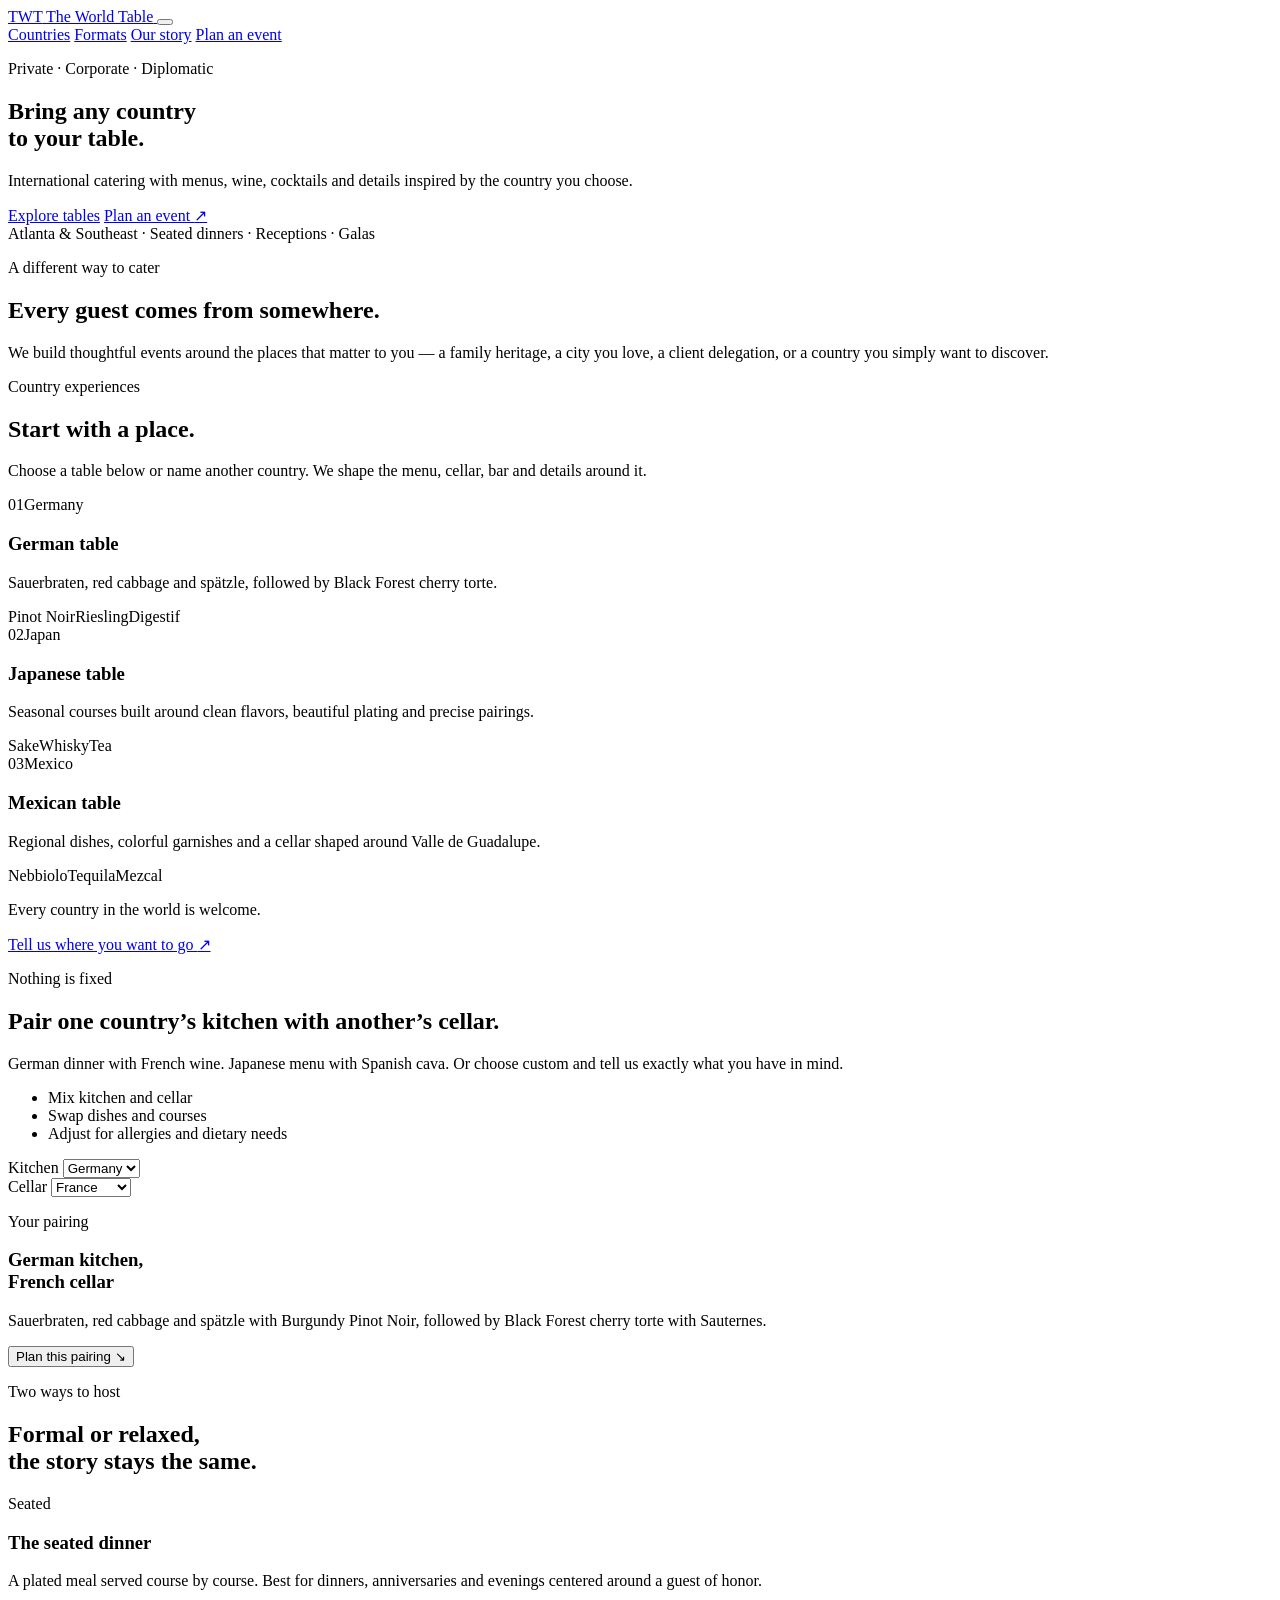
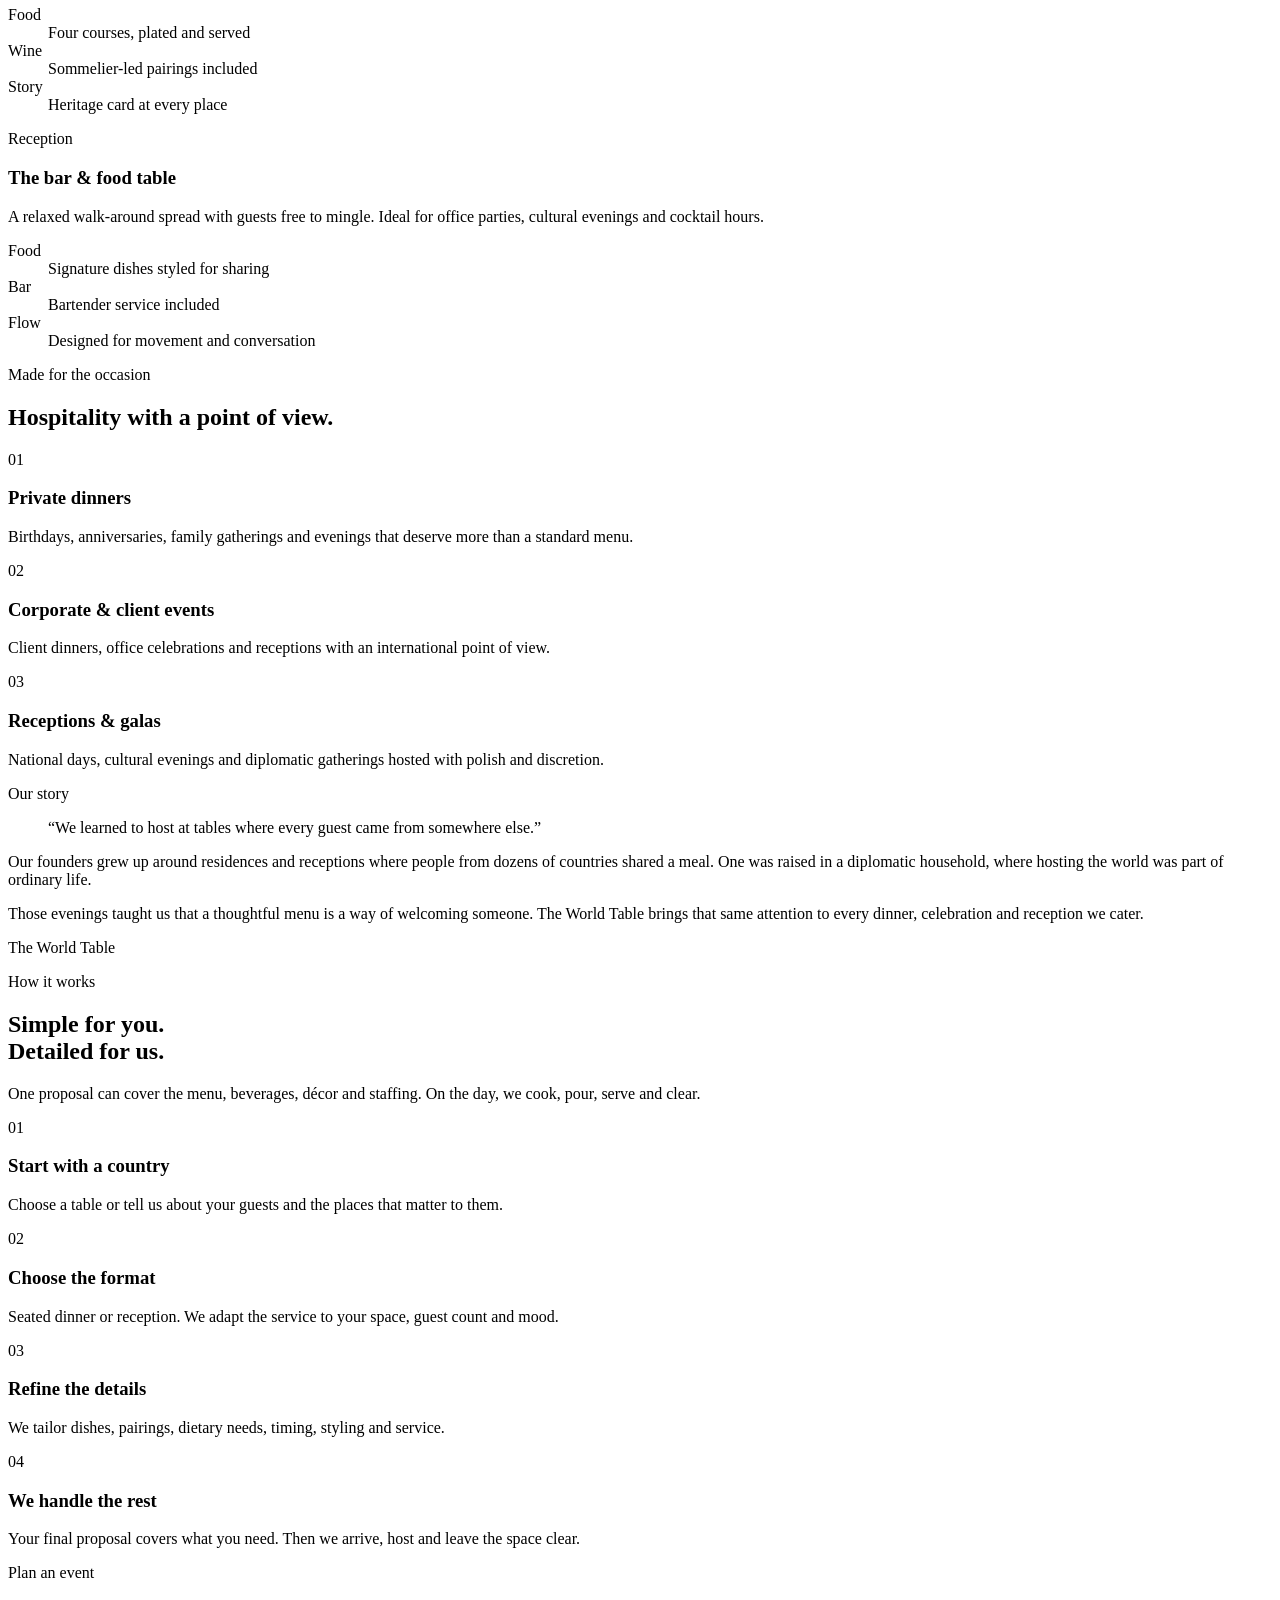
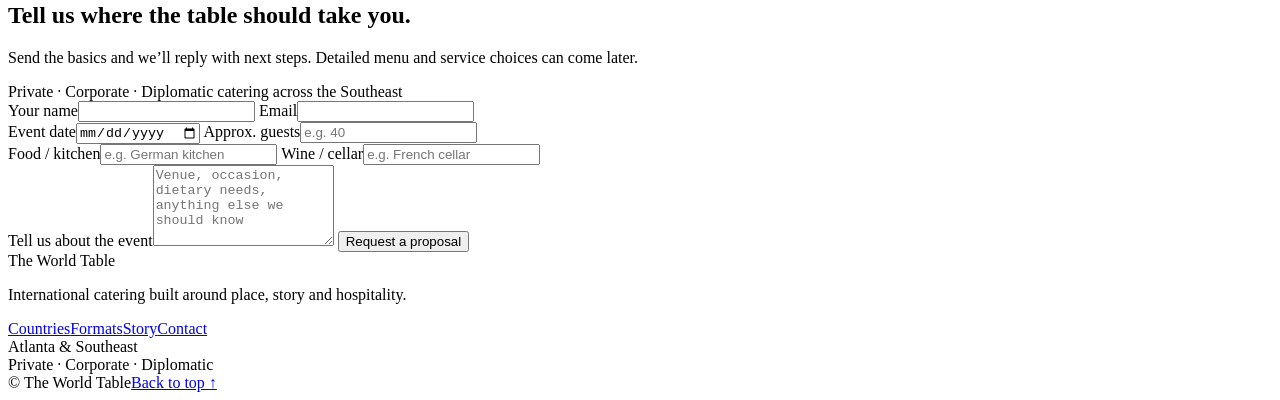
==== commit 615620d2: "Update index.html" ====
--- a/index.html
+++ b/index.html
@@ -5,51 +5,12 @@
   <meta name="viewport" content="width=device-width, initial-scale=1" />
   <meta name="description" content="The World Table — private, corporate and diplomatic catering inspired by countries around the world." />
   <title>The World Table — International Catering</title>
-  <!-- Build: v6 -->
   <link rel="preconnect" href="https://fonts.googleapis.com">
   <link rel="preconnect" href="https://fonts.gstatic.com" crossorigin>
   <link href="https://fonts.googleapis.com/css2?family=Cormorant+Garamond:ital,wght@0,500;0,600;1,500&family=Manrope:wght@300;400;500;600&display=swap" rel="stylesheet">
-  <link rel="stylesheet" href="styles_v6.css" />
+  <link rel="stylesheet" href="styles.css" />
 </head>
 <body>
-
-  <svg class="icon-sprite" aria-hidden="true" focusable="false">
-    <symbol id="icon-starter" viewBox="0 0 24 24">
-      <path d="M5 16.5h14M7 14c.3-2.6 2.2-4.3 5-4.3s4.7 1.7 5 4.3H7Z" fill="none" stroke="currentColor" stroke-width="1.45" stroke-linecap="round" stroke-linejoin="round"/>
-      <ellipse cx="12" cy="9" rx="2.2" ry="1.25" fill="var(--icon-accent,#c29a45)" stroke="none"/>
-    </symbol>
-    <symbol id="icon-bowl" viewBox="0 0 24 24">
-      <path d="M5 10.5h14c-.4 4-3.2 6.7-7 6.7s-6.6-2.7-7-6.7ZM8.5 19h7" fill="none" stroke="currentColor" stroke-width="1.45" stroke-linecap="round" stroke-linejoin="round"/>
-      <path d="M8.5 7.7c0-1 .8-1.5 1.25-2.15.45-.64.5-1.16.2-1.85M13 7.7c0-1 .8-1.5 1.25-2.15.45-.64.5-1.16.2-1.85" fill="none" stroke="currentColor" stroke-width="1.25" stroke-linecap="round"/>
-      <path d="M6.3 11.2h11.4c-.22.8-.54 1.5-.94 2.08H7.24c-.4-.58-.72-1.28-.94-2.08Z" fill="var(--icon-accent,#d8b55b)" stroke="none" opacity=".72"/>
-    </symbol>
-    <symbol id="icon-cloche" viewBox="0 0 24 24">
-      <path d="M5 15.7h14M6.7 15.7c0-3.9 2.1-6.6 5.3-6.6s5.3 2.7 5.3 6.6M4 18.4h16" fill="none" stroke="currentColor" stroke-width="1.45" stroke-linecap="round" stroke-linejoin="round"/>
-      <circle cx="12" cy="7.1" r="1.15" fill="var(--icon-accent,#c29a45)" stroke="none"/>
-    </symbol>
-    <symbol id="icon-dessert" viewBox="0 0 24 24">
-      <path d="M6 10.8 18 8.3v9.3H6v-6.8ZM6 14h12" fill="none" stroke="currentColor" stroke-width="1.45" stroke-linejoin="round"/>
-      <path d="M7.2 11.7 16.8 9.7v2.1l-9.6 1.9v-2Z" fill="var(--icon-accent,#a8253d)" stroke="none" opacity=".9"/>
-      <circle cx="15.5" cy="6.9" r="1.15" fill="var(--icon-accent,#a8253d)" stroke="none"/>
-    </symbol>
-    <symbol id="icon-flute" viewBox="0 0 24 24">
-      <path d="M8.6 4.2h6.8l-.75 6.2c-.22 2-1.12 3.1-2.65 3.1s-2.43-1.1-2.65-3.1l-.75-6.2ZM12 13.5v5M9.6 20h4.8" fill="none" stroke="currentColor" stroke-width="1.4" stroke-linecap="round" stroke-linejoin="round"/>
-      <path d="M9.2 7.2h5.6l-.42 3.1c-.18 1.35-.91 2.1-2.38 2.1s-2.2-.75-2.38-2.1l-.42-3.1Z" fill="var(--icon-accent,#ddb64e)" stroke="none" opacity=".9"/>
-    </symbol>
-    <symbol id="icon-wine" viewBox="0 0 24 24">
-      <path d="M7.8 4.3h8.4l-.65 5.85c-.27 2.35-1.4 3.65-3.55 3.65s-3.28-1.3-3.55-3.65L7.8 4.3ZM12 13.8v5M9.6 20h4.8" fill="none" stroke="currentColor" stroke-width="1.4" stroke-linecap="round" stroke-linejoin="round"/>
-      <path d="M8.5 8.8h7l-.15 1.32c-.2 1.74-1.02 2.62-3.35 2.62s-3.15-.88-3.35-2.62L8.5 8.8Z" fill="var(--icon-accent,#8a263d)" stroke="none" opacity=".93"/>
-    </symbol>
-    <symbol id="icon-cocktail" viewBox="0 0 24 24">
-      <path d="M5 5.4h14l-7 7.8-7-7.8ZM12 13.2v5.4M8.6 20h6.8" fill="none" stroke="currentColor" stroke-width="1.4" stroke-linecap="round" stroke-linejoin="round"/>
-      <path d="M7.4 7h9.2L12 12.05 7.4 7Z" fill="var(--icon-accent,#b54a34)" stroke="none" opacity=".9"/>
-    </symbol>
-    <symbol id="icon-tumbler" viewBox="0 0 24 24">
-      <path d="M6.8 6.2h10.4l-.85 12H7.65l-.85-12Z" fill="none" stroke="currentColor" stroke-width="1.4" stroke-linejoin="round"/>
-      <path d="M7.35 12.2h9.3l-.42 5.05H7.77l-.42-5.05Z" fill="var(--icon-accent,#bf7d2b)" stroke="none" opacity=".88"/>
-      <path d="m10.2 9 3.8 4" fill="none" stroke="currentColor" stroke-width="1.1" stroke-linecap="round"/>
-    </symbol>
-  </svg>
   <header class="site-header" id="top">
     <a class="brand" href="#top" aria-label="The World Table home">
       <span class="brand-mark">TWT</span>
@@ -72,7 +33,7 @@
       <div class="hero-overlay"></div>
       <div class="hero-content container">
         <p class="eyebrow light">Private · Corporate · Diplomatic</p>
-        <h1>Bring a country<br>to your table.</h1>
+        <h1>Bring any country<br>to your table.</h1>
         <p class="hero-copy">International catering with menus, wine, cocktails and details inspired by the country you choose.</p>
         <div class="hero-actions">
           <a class="btn btn-light" href="#experiences">Explore tables</a>
@@ -88,144 +49,43 @@
       <p class="lead">We build thoughtful events around the places that matter to you — a family heritage, a city you love, a client delegation, or a country you simply want to discover.</p>
     </section>
 
-    <section class="experiences section country-showcase" id="experiences">
-      <div class="container country-menu-heading">
+    <section class="experiences section" id="experiences">
+      <div class="container section-heading split-heading">
         <div>
           <p class="kicker">Country experiences</p>
-          <h2>Our most requested countries.</h2>
-          <p class="country-menu-intro">These are sample directions, not fixed packages. Start with a country, then we tailor the courses, wine, spirits and service around your guests and occasion.</p>
-        </div>
-      </div>
-
-      <div class="country-scroll-hint container" aria-hidden="true">Swipe to explore sample tables <span>→</span></div>
-
-      <div class="country-menu-grid">
-        <article class="country-menu-card" data-country="Germany" role="button" tabindex="0" aria-label="Use Germany as the starting country">
-          <header class="country-card-head">
-            <h3>Germany</h3>
-            <span class="flag-pips flag-germany" aria-hidden="true"><i></i><i></i><i></i></span>
-          </header>
-          <div class="country-card-body">
-            <div class="menu-group">
-              <p class="menu-label">Kitchen</p>
-              <ul><li><svg class="menu-icon tone-gold" width="20" height="20" viewBox="0 0 24 24" aria-hidden="true"><use href="#icon-starter"></use></svg><span>Pretzel bites with Obatzda</span></li><li><svg class="menu-icon tone-gold" width="20" height="20" viewBox="0 0 24 24" aria-hidden="true"><use href="#icon-bowl"></use></svg><span>Maultaschen in beef consommé</span></li><li><svg class="menu-icon tone-gold" width="20" height="20" viewBox="0 0 24 24" aria-hidden="true"><use href="#icon-cloche"></use></svg><span>Sauerbraten, red cabbage and spätzle</span></li><li><svg class="menu-icon tone-red" width="20" height="20" viewBox="0 0 24 24" aria-hidden="true"><use href="#icon-dessert"></use></svg><span>Black Forest cherry torte</span></li></ul>
-            </div>
-            <div class="menu-group cellar-group">
-              <p class="menu-label">Cellar and bar</p>
-              <ul><li><svg class="menu-icon tone-gold" width="20" height="20" viewBox="0 0 24 24" aria-hidden="true"><use href="#icon-flute"></use></svg><span>Sekt</span></li><li><svg class="menu-icon tone-gold" width="20" height="20" viewBox="0 0 24 24" aria-hidden="true"><use href="#icon-wine"></use></svg><span>Mosel Riesling Kabinett</span></li><li><svg class="menu-icon tone-red" width="20" height="20" viewBox="0 0 24 24" aria-hidden="true"><use href="#icon-wine"></use></svg><span>Spätburgunder from Baden</span></li><li><svg class="menu-icon tone-amber" width="20" height="20" viewBox="0 0 24 24" aria-hidden="true"><use href="#icon-wine"></use></svg><span>Riesling Auslese</span></li><li><svg class="menu-icon tone-amber" width="20" height="20" viewBox="0 0 24 24" aria-hidden="true"><use href="#icon-tumbler"></use></svg><span>Obstbrand digestifs and German gin</span></li></ul>
-            </div>
-          </div>
-        </article>
-        <article class="country-menu-card" data-country="France" role="button" tabindex="0" aria-label="Use France as the starting country">
-          <header class="country-card-head">
-            <h3>France</h3>
-            <span class="flag-pips flag-france" aria-hidden="true"><i></i><i></i></span>
-          </header>
-          <div class="country-card-body">
-            <div class="menu-group">
-              <p class="menu-label">Kitchen</p>
-              <ul><li><svg class="menu-icon tone-gold" width="20" height="20" viewBox="0 0 24 24" aria-hidden="true"><use href="#icon-starter"></use></svg><span>Gougères</span></li><li><svg class="menu-icon tone-gold" width="20" height="20" viewBox="0 0 24 24" aria-hidden="true"><use href="#icon-bowl"></use></svg><span>Bouillabaisse, Marseille style</span></li><li><svg class="menu-icon tone-gold" width="20" height="20" viewBox="0 0 24 24" aria-hidden="true"><use href="#icon-cloche"></use></svg><span>Coq au vin</span></li><li><svg class="menu-icon tone-red" width="20" height="20" viewBox="0 0 24 24" aria-hidden="true"><use href="#icon-dessert"></use></svg><span>Tarte Tatin</span></li></ul>
-            </div>
-            <div class="menu-group cellar-group">
-              <p class="menu-label">Cellar and bar</p>
-              <ul><li><svg class="menu-icon tone-gold" width="20" height="20" viewBox="0 0 24 24" aria-hidden="true"><use href="#icon-flute"></use></svg><span>Champagne</span></li><li><svg class="menu-icon tone-gold" width="20" height="20" viewBox="0 0 24 24" aria-hidden="true"><use href="#icon-wine"></use></svg><span>Chablis Premier Cru</span></li><li><svg class="menu-icon tone-red" width="20" height="20" viewBox="0 0 24 24" aria-hidden="true"><use href="#icon-wine"></use></svg><span>Burgundy Pinot Noir</span></li><li><svg class="menu-icon tone-amber" width="20" height="20" viewBox="0 0 24 24" aria-hidden="true"><use href="#icon-wine"></use></svg><span>Sauternes</span></li><li><svg class="menu-icon tone-amber" width="20" height="20" viewBox="0 0 24 24" aria-hidden="true"><use href="#icon-tumbler"></use></svg><span>Cognac, calvados and French 75s</span></li></ul>
-            </div>
-          </div>
-        </article>
-        <article class="country-menu-card" data-country="Italy" role="button" tabindex="0" aria-label="Use Italy as the starting country">
-          <header class="country-card-head">
-            <h3>Italy</h3>
-            <span class="flag-pips flag-italy" aria-hidden="true"><i></i><i></i></span>
-          </header>
-          <div class="country-card-body">
-            <div class="menu-group">
-              <p class="menu-label">Kitchen</p>
-              <ul><li><svg class="menu-icon tone-gold" width="20" height="20" viewBox="0 0 24 24" aria-hidden="true"><use href="#icon-starter"></use></svg><span>Vitello tonnato</span></li><li><svg class="menu-icon tone-gold" width="20" height="20" viewBox="0 0 24 24" aria-hidden="true"><use href="#icon-bowl"></use></svg><span>Risotto alla Milanese</span></li><li><svg class="menu-icon tone-gold" width="20" height="20" viewBox="0 0 24 24" aria-hidden="true"><use href="#icon-cloche"></use></svg><span>Osso buco with gremolata</span></li><li><svg class="menu-icon tone-red" width="20" height="20" viewBox="0 0 24 24" aria-hidden="true"><use href="#icon-dessert"></use></svg><span>Tiramisù</span></li></ul>
-            </div>
-            <div class="menu-group cellar-group">
-              <p class="menu-label">Cellar and bar</p>
-              <ul><li><svg class="menu-icon tone-gold" width="20" height="20" viewBox="0 0 24 24" aria-hidden="true"><use href="#icon-flute"></use></svg><span>Franciacorta</span></li><li><svg class="menu-icon tone-gold" width="20" height="20" viewBox="0 0 24 24" aria-hidden="true"><use href="#icon-wine"></use></svg><span>Soave Classico</span></li><li><svg class="menu-icon tone-red" width="20" height="20" viewBox="0 0 24 24" aria-hidden="true"><use href="#icon-wine"></use></svg><span>Barolo</span></li><li><svg class="menu-icon tone-amber" width="20" height="20" viewBox="0 0 24 24" aria-hidden="true"><use href="#icon-wine"></use></svg><span>Moscato d’Asti</span></li><li><svg class="menu-icon tone-red" width="20" height="20" viewBox="0 0 24 24" aria-hidden="true"><use href="#icon-cocktail"></use></svg><span>Negronis and a flight of amari</span></li></ul>
-            </div>
-          </div>
-        </article>
-        <article class="country-menu-card" data-country="Spain" role="button" tabindex="0" aria-label="Use Spain as the starting country">
-          <header class="country-card-head">
-            <h3>Spain</h3>
-            <span class="flag-pips flag-spain" aria-hidden="true"><i></i><i></i><i></i></span>
-          </header>
-          <div class="country-card-body">
-            <div class="menu-group">
-              <p class="menu-label">Kitchen</p>
-              <ul><li><svg class="menu-icon tone-gold" width="20" height="20" viewBox="0 0 24 24" aria-hidden="true"><use href="#icon-starter"></use></svg><span>Jamón ibérico de bellota</span></li><li><svg class="menu-icon tone-gold" width="20" height="20" viewBox="0 0 24 24" aria-hidden="true"><use href="#icon-bowl"></use></svg><span>Gazpacho andaluz</span></li><li><svg class="menu-icon tone-gold" width="20" height="20" viewBox="0 0 24 24" aria-hidden="true"><use href="#icon-cloche"></use></svg><span>Paella valenciana</span></li><li><svg class="menu-icon tone-red" width="20" height="20" viewBox="0 0 24 24" aria-hidden="true"><use href="#icon-dessert"></use></svg><span>Crema catalana</span></li></ul>
-            </div>
-            <div class="menu-group cellar-group">
-              <p class="menu-label">Cellar and bar</p>
-              <ul><li><svg class="menu-icon tone-gold" width="20" height="20" viewBox="0 0 24 24" aria-hidden="true"><use href="#icon-flute"></use></svg><span>Cava</span></li><li><svg class="menu-icon tone-gold" width="20" height="20" viewBox="0 0 24 24" aria-hidden="true"><use href="#icon-wine"></use></svg><span>Albariño from Rías Baixas</span></li><li><svg class="menu-icon tone-red" width="20" height="20" viewBox="0 0 24 24" aria-hidden="true"><use href="#icon-wine"></use></svg><span>Rioja Gran Reserva</span></li><li><svg class="menu-icon tone-amber" width="20" height="20" viewBox="0 0 24 24" aria-hidden="true"><use href="#icon-wine"></use></svg><span>Pedro Ximénez sherry</span></li><li><svg class="menu-icon tone-red" width="20" height="20" viewBox="0 0 24 24" aria-hidden="true"><use href="#icon-cocktail"></use></svg><span>Gin tonics and chilled fino</span></li></ul>
-            </div>
-          </div>
-        </article>
-        <article class="country-menu-card" data-country="Japan" role="button" tabindex="0" aria-label="Use Japan as the starting country">
-          <header class="country-card-head">
-            <h3>Japan</h3>
-            <span class="flag-pips flag-japan" aria-hidden="true"><i></i></span>
-          </header>
-          <div class="country-card-body">
-            <div class="menu-group">
-              <p class="menu-label">Kitchen</p>
-              <ul><li><svg class="menu-icon tone-gold" width="20" height="20" viewBox="0 0 24 24" aria-hidden="true"><use href="#icon-starter"></use></svg><span>Seasonal sashimi</span></li><li><svg class="menu-icon tone-gold" width="20" height="20" viewBox="0 0 24 24" aria-hidden="true"><use href="#icon-bowl"></use></svg><span>Chawanmushi</span></li><li><svg class="menu-icon tone-gold" width="20" height="20" viewBox="0 0 24 24" aria-hidden="true"><use href="#icon-cloche"></use></svg><span>Charcoal-seared wagyu</span></li><li><svg class="menu-icon tone-red" width="20" height="20" viewBox="0 0 24 24" aria-hidden="true"><use href="#icon-dessert"></use></svg><span>Matcha warabi mochi</span></li></ul>
-            </div>
-            <div class="menu-group cellar-group">
-              <p class="menu-label">Cellar and bar</p>
-              <ul><li><svg class="menu-icon tone-pale" width="20" height="20" viewBox="0 0 24 24" aria-hidden="true"><use href="#icon-flute"></use></svg><span>Sparkling sake</span></li><li><svg class="menu-icon tone-pale" width="20" height="20" viewBox="0 0 24 24" aria-hidden="true"><use href="#icon-wine"></use></svg><span>Junmai daiginjo</span></li><li><svg class="menu-icon tone-pale" width="20" height="20" viewBox="0 0 24 24" aria-hidden="true"><use href="#icon-wine"></use></svg><span>Aged junmai, served warm</span></li><li><svg class="menu-icon tone-amber" width="20" height="20" viewBox="0 0 24 24" aria-hidden="true"><use href="#icon-wine"></use></svg><span>Umeshu</span></li><li><svg class="menu-icon tone-amber" width="20" height="20" viewBox="0 0 24 24" aria-hidden="true"><use href="#icon-tumbler"></use></svg><span>Japanese whisky highballs</span></li></ul>
-            </div>
-          </div>
-        </article>
-        <article class="country-menu-card" data-country="Argentina" role="button" tabindex="0" aria-label="Use Argentina as the starting country">
-          <header class="country-card-head">
-            <h3>Argentina</h3>
-            <span class="flag-pips flag-argentina" aria-hidden="true"><i></i><i></i></span>
-          </header>
-          <div class="country-card-body">
-            <div class="menu-group">
-              <p class="menu-label">Kitchen</p>
-              <ul><li><svg class="menu-icon tone-gold" width="20" height="20" viewBox="0 0 24 24" aria-hidden="true"><use href="#icon-starter"></use></svg><span>Beef empanadas</span></li><li><svg class="menu-icon tone-gold" width="20" height="20" viewBox="0 0 24 24" aria-hidden="true"><use href="#icon-bowl"></use></svg><span>Provoleta</span></li><li><svg class="menu-icon tone-gold" width="20" height="20" viewBox="0 0 24 24" aria-hidden="true"><use href="#icon-cloche"></use></svg><span>Asado with chimichurri</span></li><li><svg class="menu-icon tone-red" width="20" height="20" viewBox="0 0 24 24" aria-hidden="true"><use href="#icon-dessert"></use></svg><span>Alfajores de maicena</span></li></ul>
-            </div>
-            <div class="menu-group cellar-group">
-              <p class="menu-label">Cellar and bar</p>
-              <ul><li><svg class="menu-icon tone-gold" width="20" height="20" viewBox="0 0 24 24" aria-hidden="true"><use href="#icon-flute"></use></svg><span>Sparkling from Mendoza</span></li><li><svg class="menu-icon tone-gold" width="20" height="20" viewBox="0 0 24 24" aria-hidden="true"><use href="#icon-wine"></use></svg><span>Torrontés from Salta</span></li><li><svg class="menu-icon tone-red" width="20" height="20" viewBox="0 0 24 24" aria-hidden="true"><use href="#icon-wine"></use></svg><span>Malbec from the Uco Valley</span></li><li><svg class="menu-icon tone-amber" width="20" height="20" viewBox="0 0 24 24" aria-hidden="true"><use href="#icon-wine"></use></svg><span>Late harvest Torrontés</span></li><li><svg class="menu-icon tone-red" width="20" height="20" viewBox="0 0 24 24" aria-hidden="true"><use href="#icon-cocktail"></use></svg><span>Fernet con coca and Malbec cocktails</span></li></ul>
-            </div>
-          </div>
-        </article>
-        <article class="country-menu-card" data-country="Greece" role="button" tabindex="0" aria-label="Use Greece as the starting country">
-          <header class="country-card-head">
-            <h3>Greece</h3>
-            <span class="flag-pips flag-greece" aria-hidden="true"><i></i><i></i></span>
-          </header>
-          <div class="country-card-body">
-            <div class="menu-group">
-              <p class="menu-label">Kitchen</p>
-              <ul><li><svg class="menu-icon tone-gold" width="20" height="20" viewBox="0 0 24 24" aria-hidden="true"><use href="#icon-starter"></use></svg><span>Taramosalata and dolmades</span></li><li><svg class="menu-icon tone-gold" width="20" height="20" viewBox="0 0 24 24" aria-hidden="true"><use href="#icon-bowl"></use></svg><span>Grilled octopus</span></li><li><svg class="menu-icon tone-gold" width="20" height="20" viewBox="0 0 24 24" aria-hidden="true"><use href="#icon-cloche"></use></svg><span>Lamb kleftiko</span></li><li><svg class="menu-icon tone-red" width="20" height="20" viewBox="0 0 24 24" aria-hidden="true"><use href="#icon-dessert"></use></svg><span>Galaktoboureko</span></li></ul>
-            </div>
-            <div class="menu-group cellar-group">
-              <p class="menu-label">Cellar and bar</p>
-              <ul><li><svg class="menu-icon tone-gold" width="20" height="20" viewBox="0 0 24 24" aria-hidden="true"><use href="#icon-flute"></use></svg><span>Sparkling from Amyndeon</span></li><li><svg class="menu-icon tone-gold" width="20" height="20" viewBox="0 0 24 24" aria-hidden="true"><use href="#icon-wine"></use></svg><span>Assyrtiko from Santorini</span></li><li><svg class="menu-icon tone-red" width="20" height="20" viewBox="0 0 24 24" aria-hidden="true"><use href="#icon-wine"></use></svg><span>Xinomavro from Naoussa</span></li><li><svg class="menu-icon tone-amber" width="20" height="20" viewBox="0 0 24 24" aria-hidden="true"><use href="#icon-wine"></use></svg><span>Vinsanto from Santorini</span></li><li><svg class="menu-icon tone-amber" width="20" height="20" viewBox="0 0 24 24" aria-hidden="true"><use href="#icon-tumbler"></use></svg><span>Ouzo and tsipouro</span></li></ul>
-            </div>
-          </div>
-        </article>
-        <article class="country-menu-card" data-country="Mexico" role="button" tabindex="0" aria-label="Use Mexico as the starting country">
-          <header class="country-card-head">
-            <h3>Mexico</h3>
-            <span class="flag-pips flag-mexico" aria-hidden="true"><i></i><i></i></span>
-          </header>
-          <div class="country-card-body">
-            <div class="menu-group">
-              <p class="menu-label">Kitchen</p>
-              <ul><li><svg class="menu-icon tone-gold" width="20" height="20" viewBox="0 0 24 24" aria-hidden="true"><use href="#icon-starter"></use></svg><span>Aguachile</span></li><li><svg class="menu-icon tone-gold" width="20" height="20" viewBox="0 0 24 24" aria-hidden="true"><use href="#icon-bowl"></use></svg><span>Tamales oaxaqueños</span></li><li><svg class="menu-icon tone-gold" width="20" height="20" viewBox="0 0 24 24" aria-hidden="true"><use href="#icon-cloche"></use></svg><span>Mole negro</span></li><li><svg class="menu-icon tone-red" width="20" height="20" viewBox="0 0 24 24" aria-hidden="true"><use href="#icon-dessert"></use></svg><span>Churros with Mexican chocolate</span></li></ul>
-            </div>
-            <div class="menu-group cellar-group">
-              <p class="menu-label">Cellar and bar</p>
-              <ul><li><svg class="menu-icon tone-gold" width="20" height="20" viewBox="0 0 24 24" aria-hidden="true"><use href="#icon-flute"></use></svg><span>Sparkling from Valle de Guadalupe</span></li><li><svg class="menu-icon tone-gold" width="20" height="20" viewBox="0 0 24 24" aria-hidden="true"><use href="#icon-wine"></use></svg><span>White blend from Baja</span></li><li><svg class="menu-icon tone-red" width="20" height="20" viewBox="0 0 24 24" aria-hidden="true"><use href="#icon-wine"></use></svg><span>Nebbiolo from Valle de Guadalupe</span></li><li><svg class="menu-icon tone-amber" width="20" height="20" viewBox="0 0 24 24" aria-hidden="true"><use href="#icon-tumbler"></use></svg><span>Añejo tequila</span></li><li><svg class="menu-icon tone-amber" width="20" height="20" viewBox="0 0 24 24" aria-hidden="true"><use href="#icon-tumbler"></use></svg><span>Mezcal served with orange and sal de gusano</span></li></ul>
-            </div>
+          <h2>Start with a place.</h2>
+        </div>
+        <p>Choose a table below or name another country. We shape the menu, cellar, bar and details around it.</p>
+      </div>
+
+      <div class="experience-grid container">
+        <article class="experience-card">
+          <div class="card-image germany"></div>
+          <div class="card-body">
+            <div class="card-topline"><span>01</span><span>Germany</span></div>
+            <h3>German table</h3>
+            <p>Sauerbraten, red cabbage and spätzle, followed by Black Forest cherry torte.</p>
+            <div class="card-meta"><span>Pinot Noir</span><span>Riesling</span><span>Digestif</span></div>
+          </div>
+        </article>
+
+        <article class="experience-card">
+          <div class="card-image japan"></div>
+          <div class="card-body">
+            <div class="card-topline"><span>02</span><span>Japan</span></div>
+            <h3>Japanese table</h3>
+            <p>Seasonal courses built around clean flavors, beautiful plating and precise pairings.</p>
+            <div class="card-meta"><span>Sake</span><span>Whisky</span><span>Tea</span></div>
+          </div>
+        </article>
+
+        <article class="experience-card">
+          <div class="card-image mexico"></div>
+          <div class="card-body">
+            <div class="card-topline"><span>03</span><span>Mexico</span></div>
+            <h3>Mexican table</h3>
+            <p>Regional dishes, colorful garnishes and a cellar shaped around Valle de Guadalupe.</p>
+            <div class="card-meta"><span>Nebbiolo</span><span>Tequila</span><span>Mezcal</span></div>
           </div>
         </article>
       </div>
@@ -254,13 +114,10 @@
             <label for="kitchen">Kitchen</label>
             <select id="kitchen">
               <option value="Germany">Germany</option>
-              <option value="France">France</option>
+              <option value="Japan">Japan</option>
+              <option value="Mexico">Mexico</option>
               <option value="Italy">Italy</option>
-              <option value="Spain">Spain</option>
-              <option value="Japan">Japan</option>
-              <option value="Argentina">Argentina</option>
               <option value="Greece">Greece</option>
-              <option value="Mexico">Mexico</option>
               <option value="Custom">Custom</option>
             </select>
           </div>
@@ -269,12 +126,9 @@
             <select id="cellar">
               <option value="France">France</option>
               <option value="Germany">Germany</option>
+              <option value="Spain">Spain</option>
               <option value="Italy">Italy</option>
-              <option value="Spain">Spain</option>
-              <option value="Japan">Japan</option>
               <option value="Argentina">Argentina</option>
-              <option value="Greece">Greece</option>
-              <option value="Mexico">Mexico</option>
               <option value="Custom">Custom</option>
             </select>
           </div>
@@ -325,16 +179,6 @@
       </div>
     </section>
 
-    <section class="atmosphere" aria-label="The World Table hospitality experience">
-      <div class="atmosphere-media" role="img" aria-label="Elegant candlelit table prepared for an intimate dinner"></div>
-      <div class="atmosphere-overlay"></div>
-      <div class="container atmosphere-content">
-        <p class="kicker light">Considered from arrival to final pour</p>
-        <h2>Hospitality should feel effortless.</h2>
-        <p>Menu design, wine pairing, bar service, dietary requirements and service flow are coordinated as one experience — with cultural traditions and protocol considerations handled discreetly when needed.</p>
-      </div>
-    </section>
-
     <section class="occasions section">
       <div class="container occasions-layout">
         <div>
@@ -417,6 +261,6 @@
     <div class="container footer-bottom"><span>© <span id="year"></span> The World Table</span><a href="#top">Back to top ↑</a></div>
   </footer>
 
-  <script src="script_v6.js"></script>
+  <script src="script.js"></script>
 </body>
 </html>
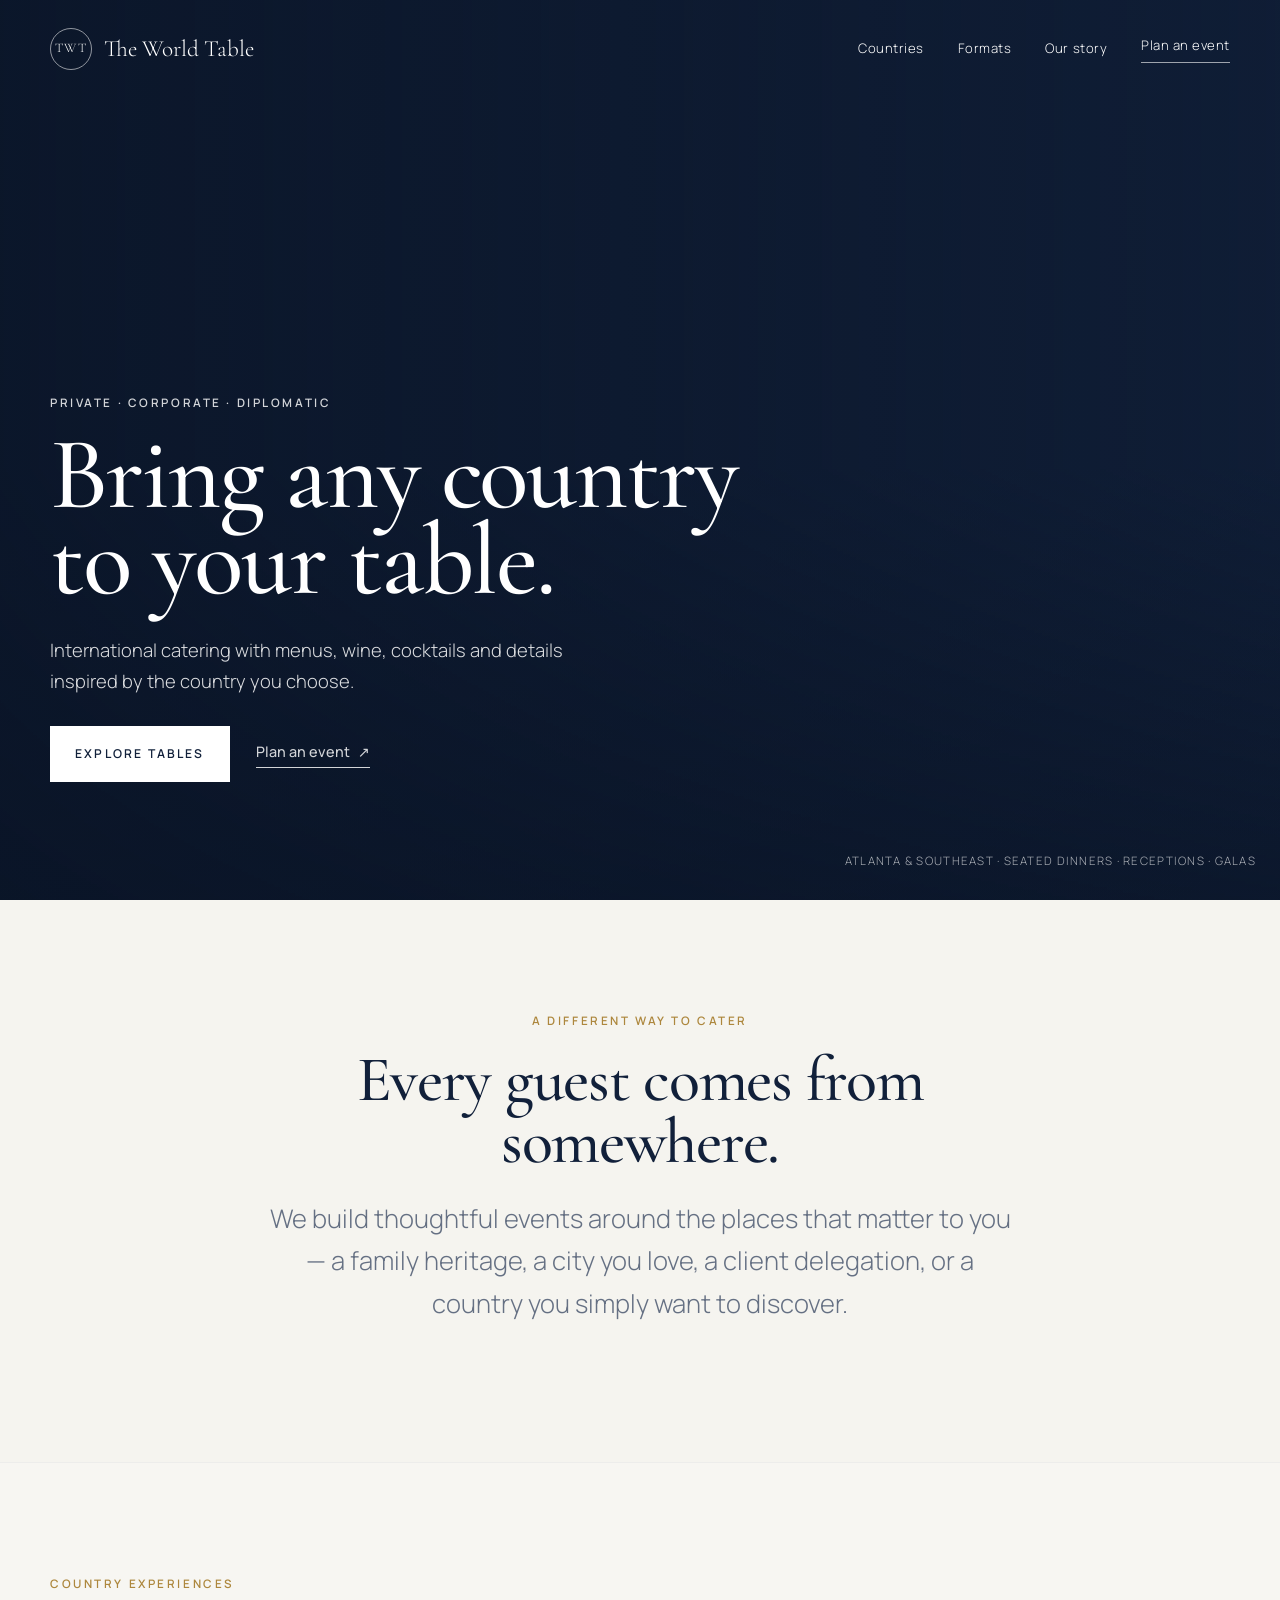
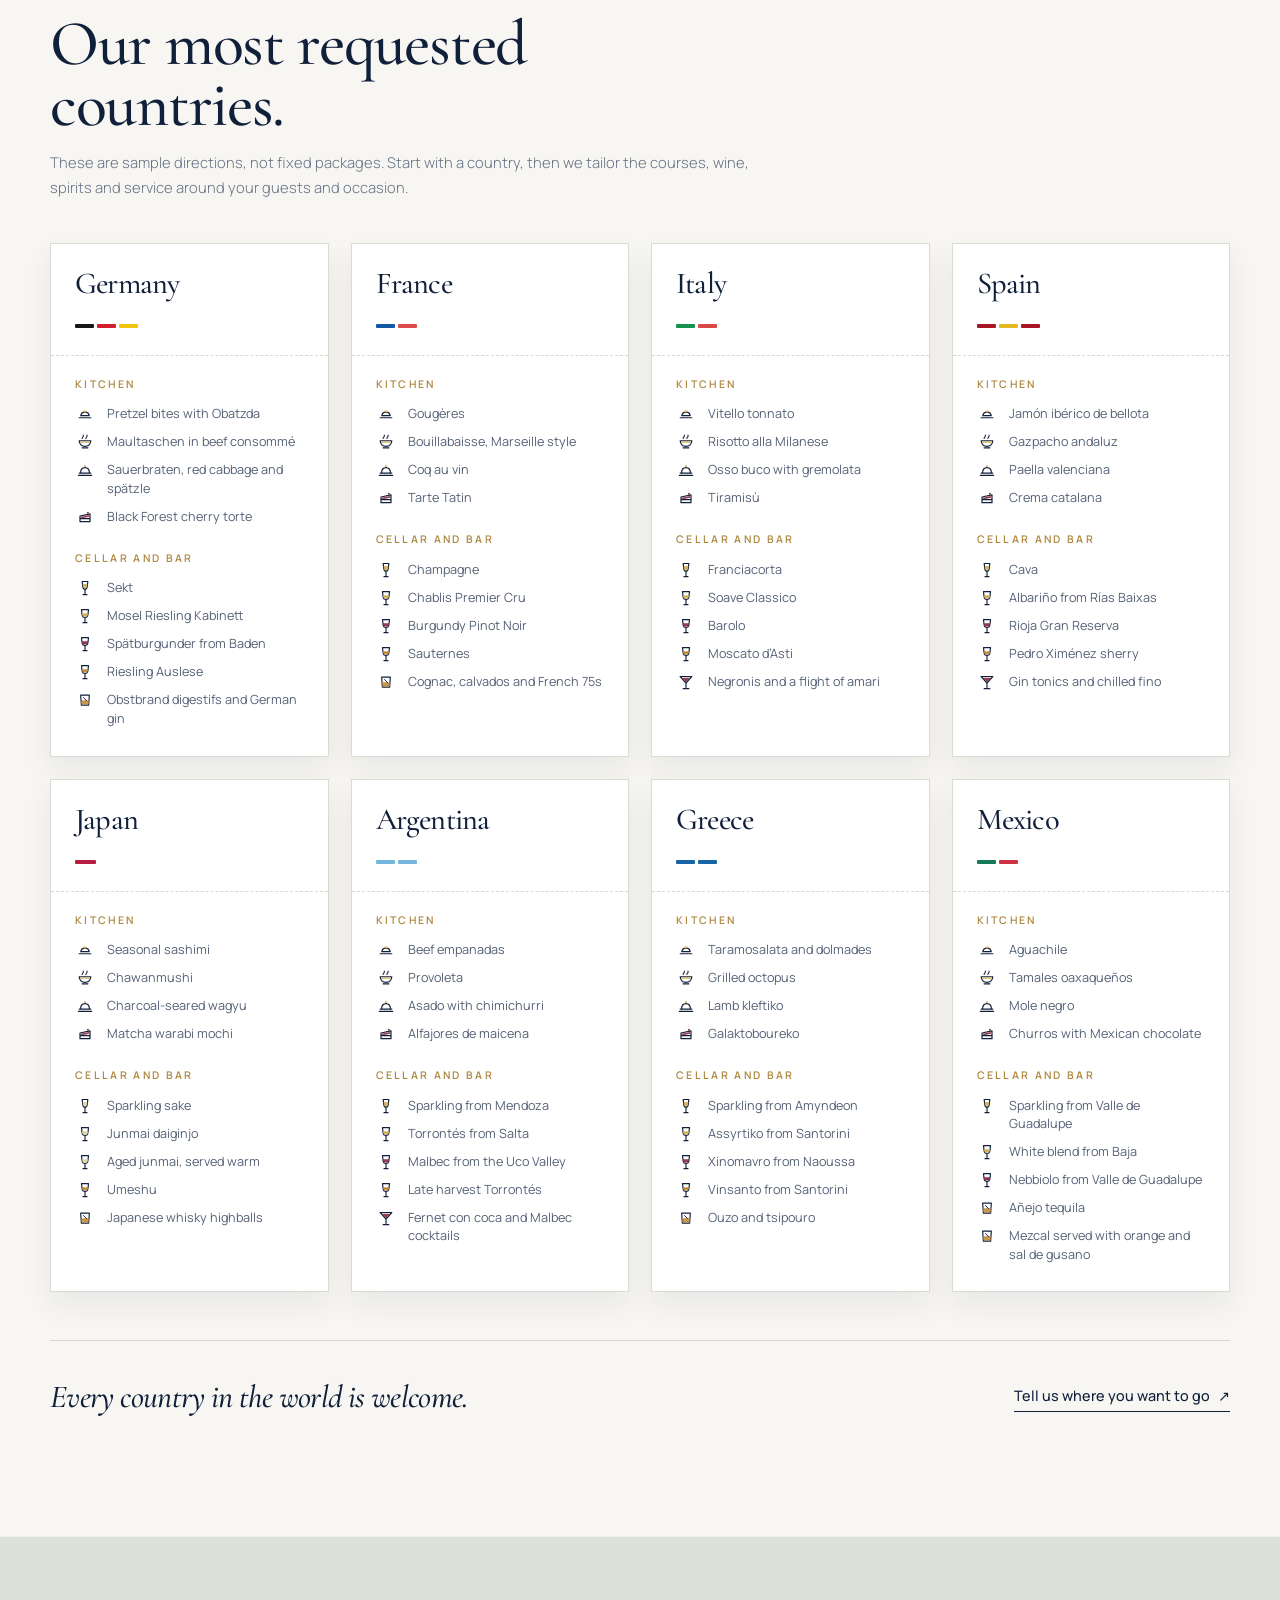
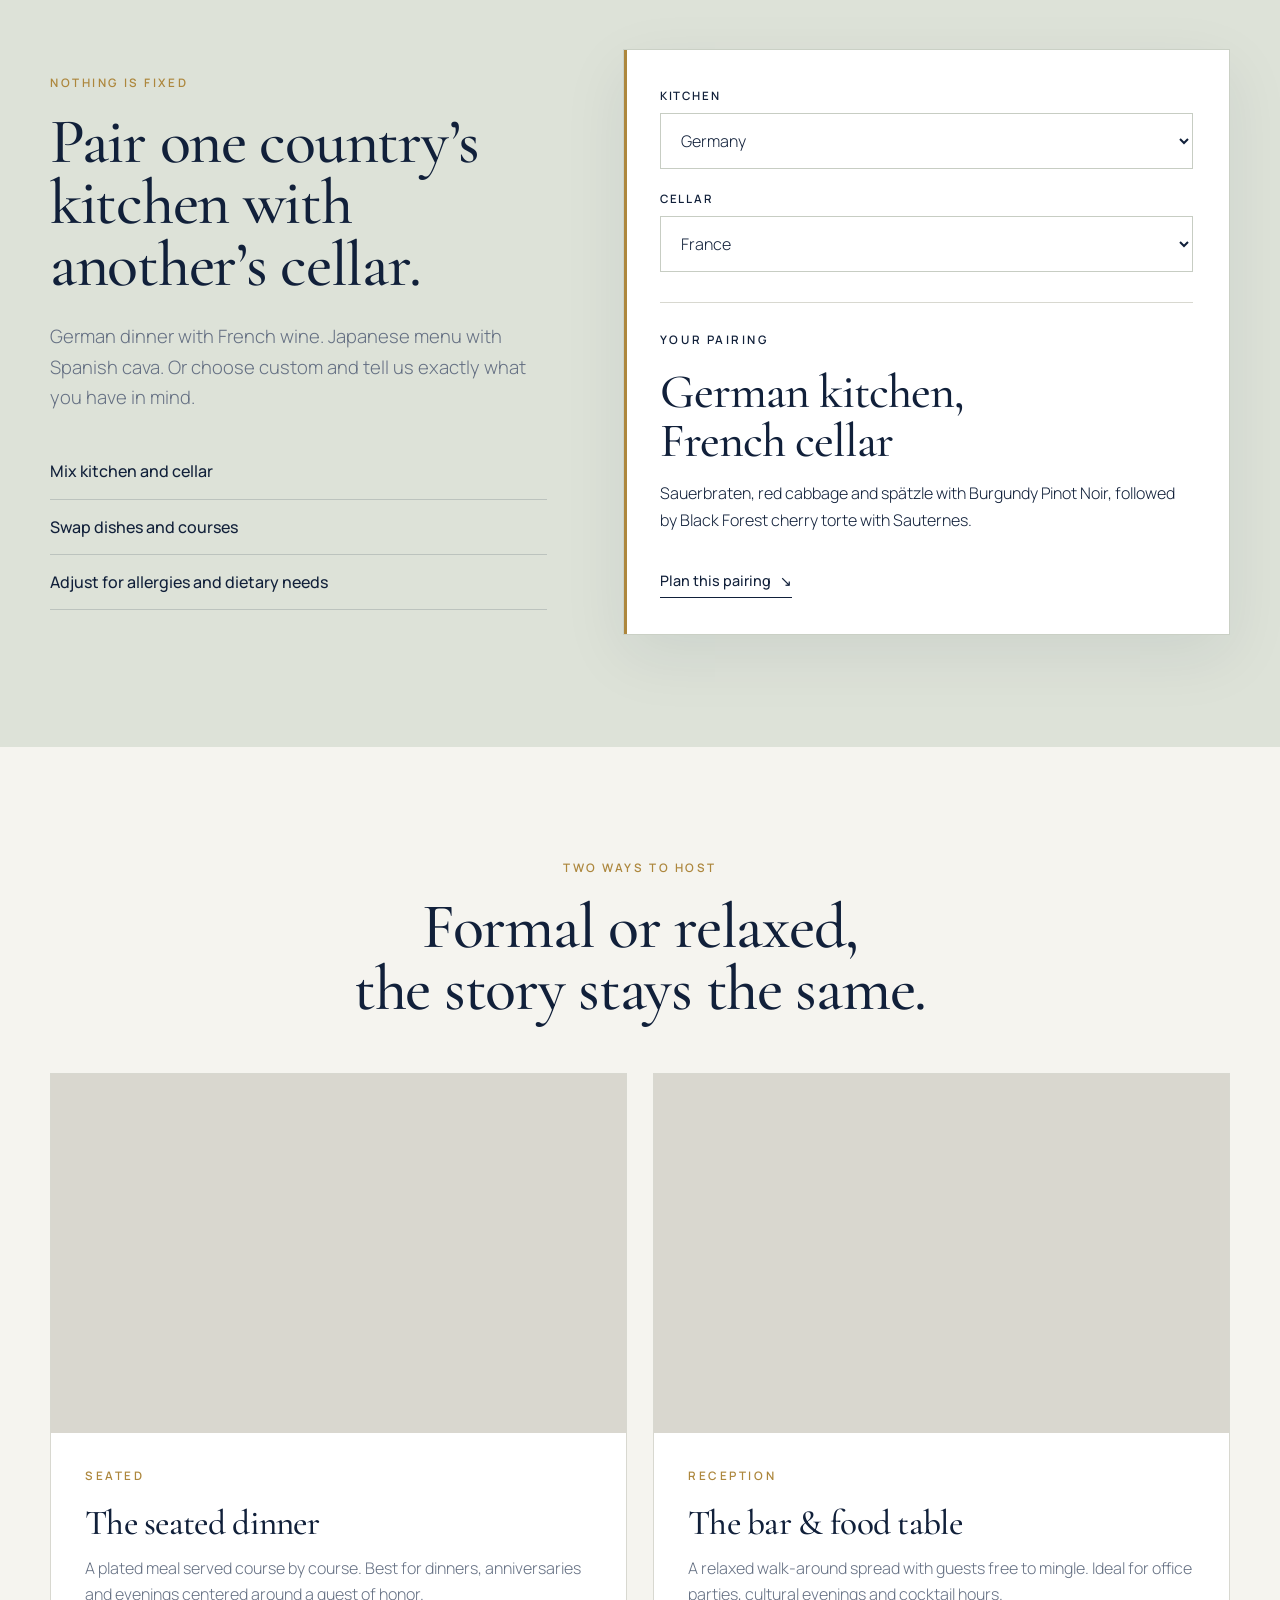
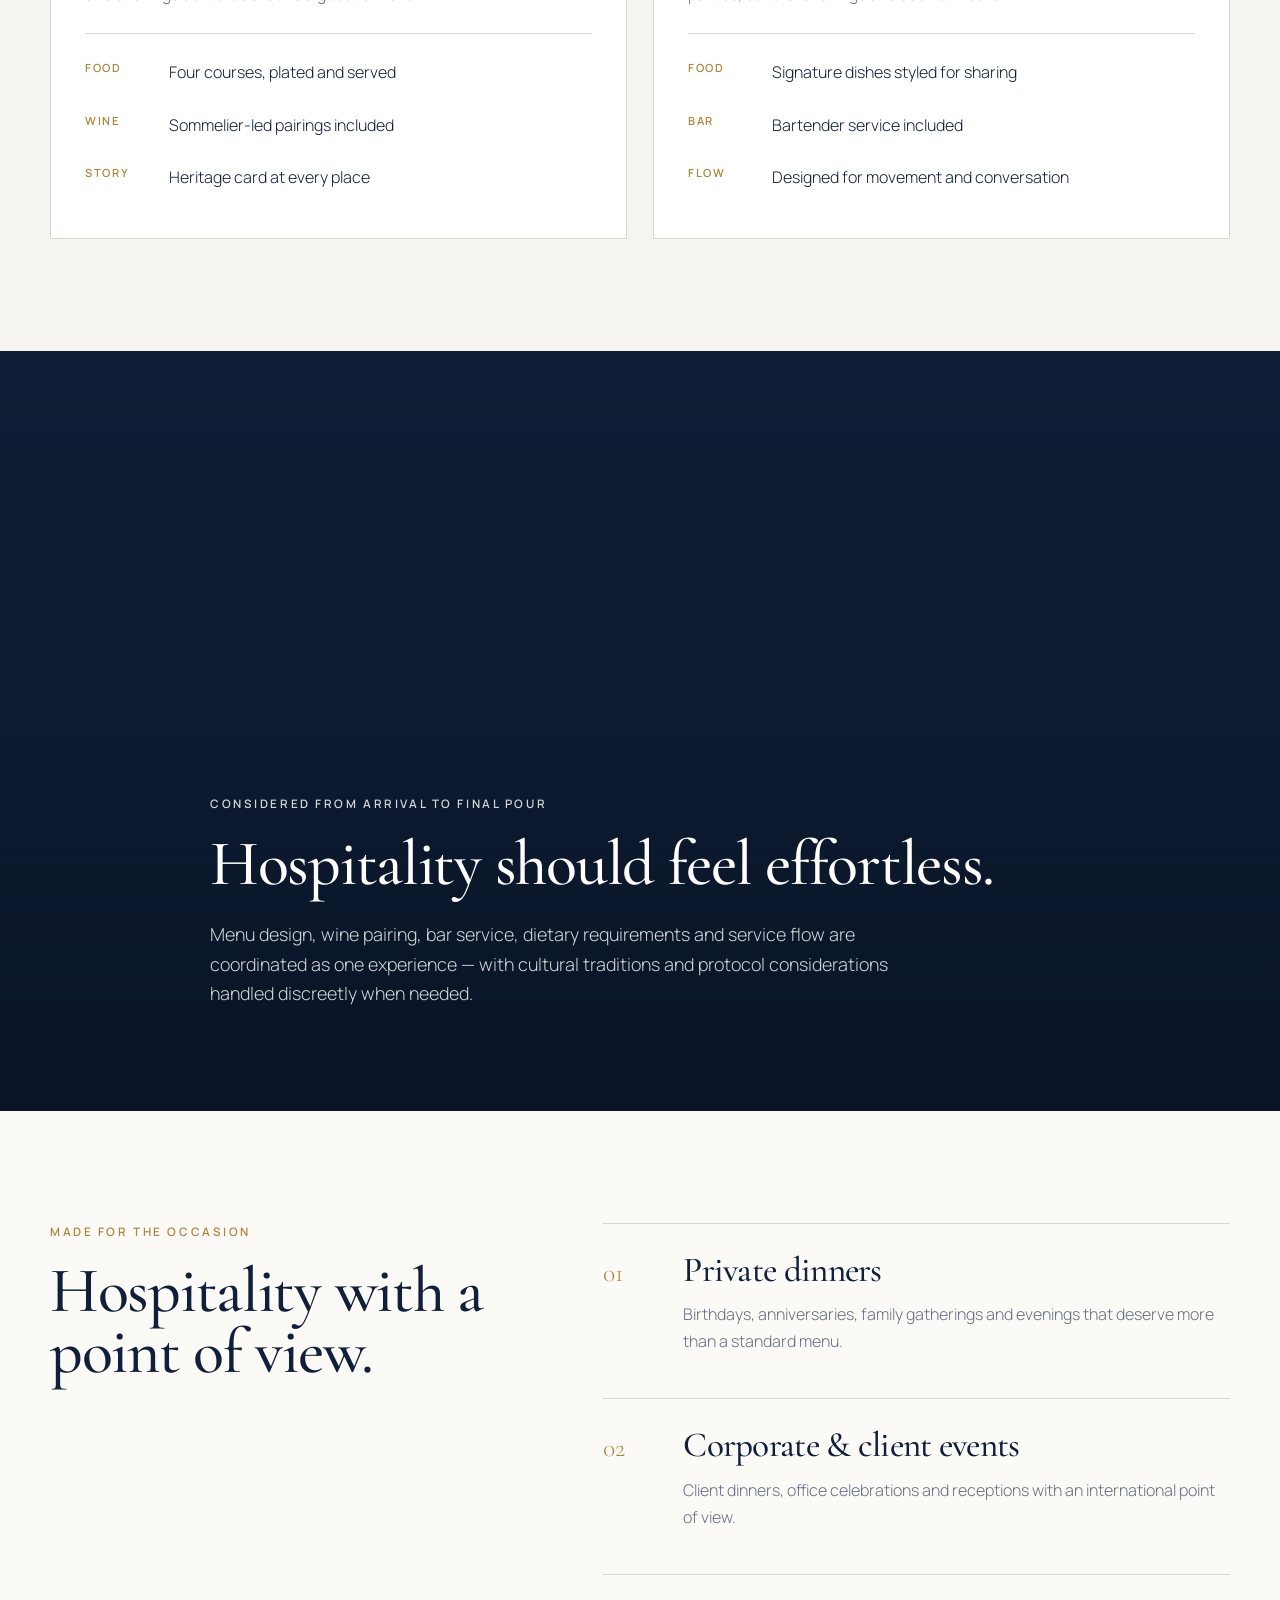
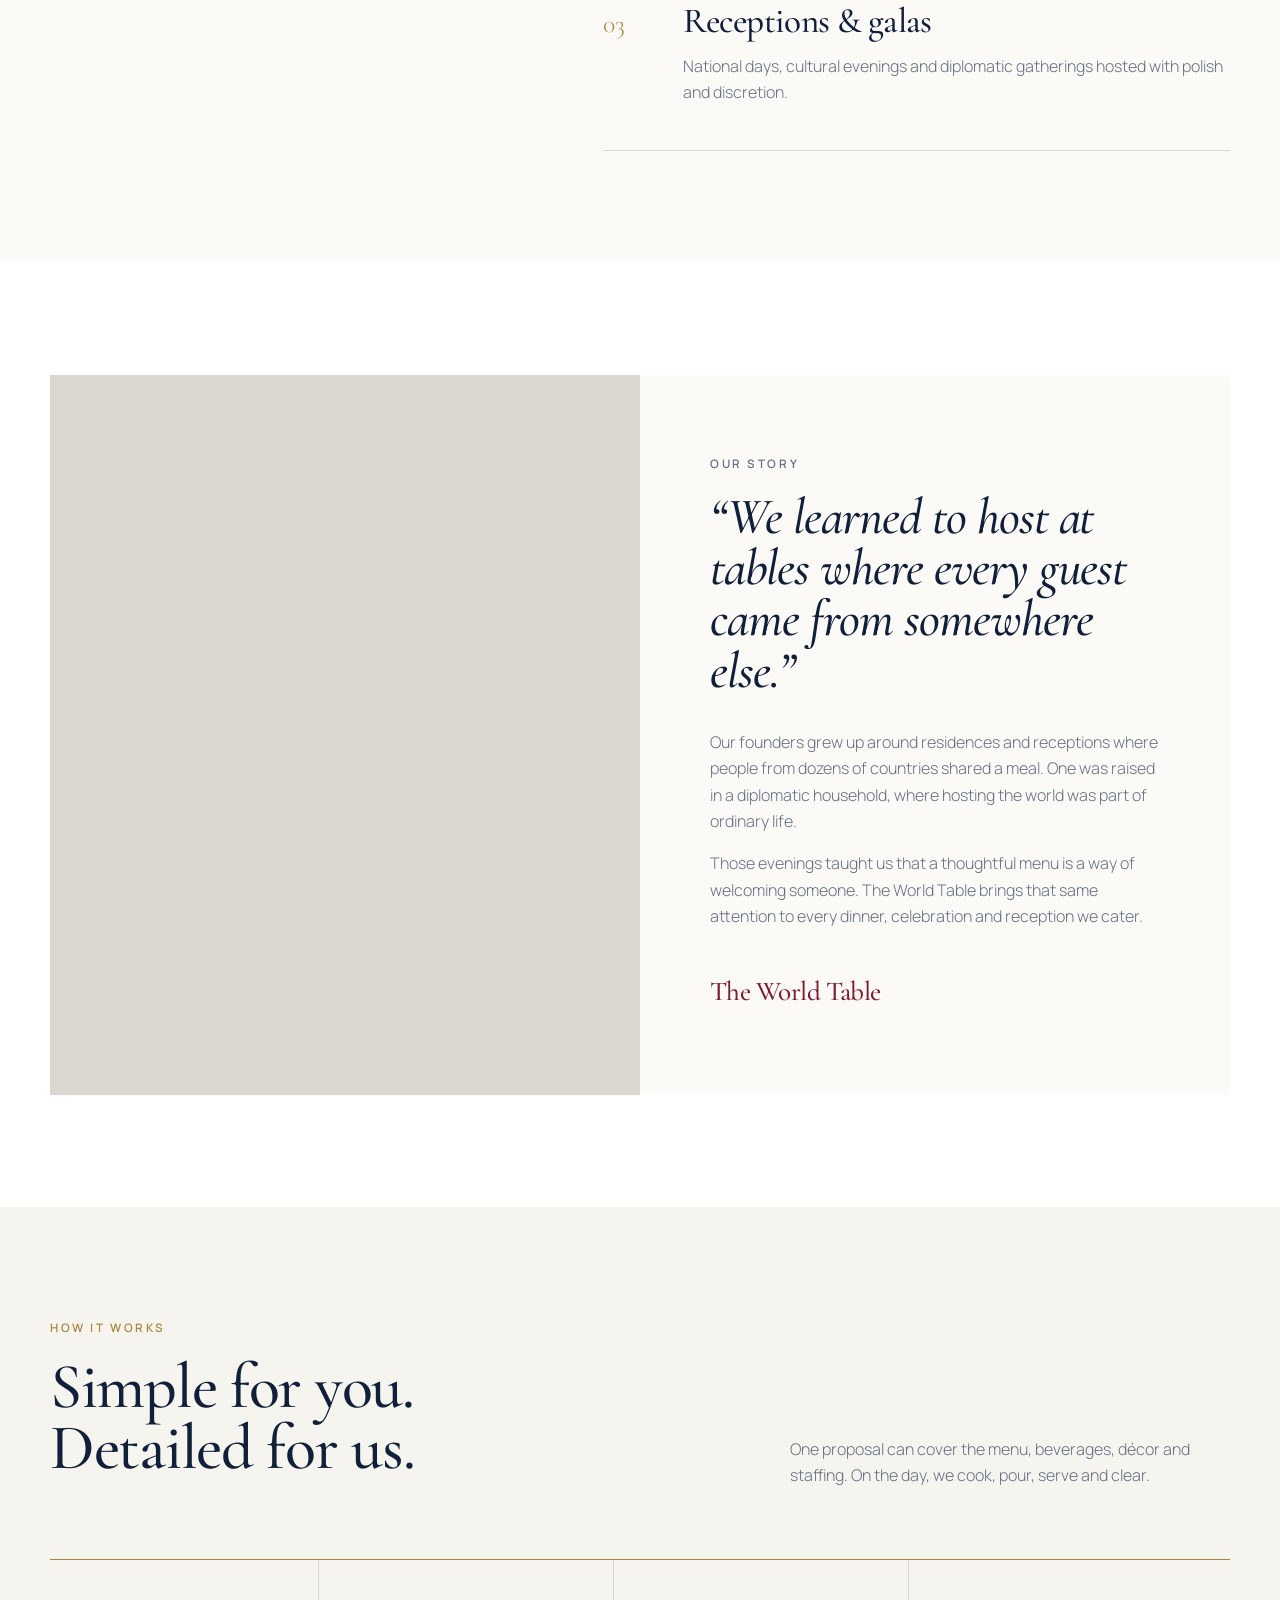
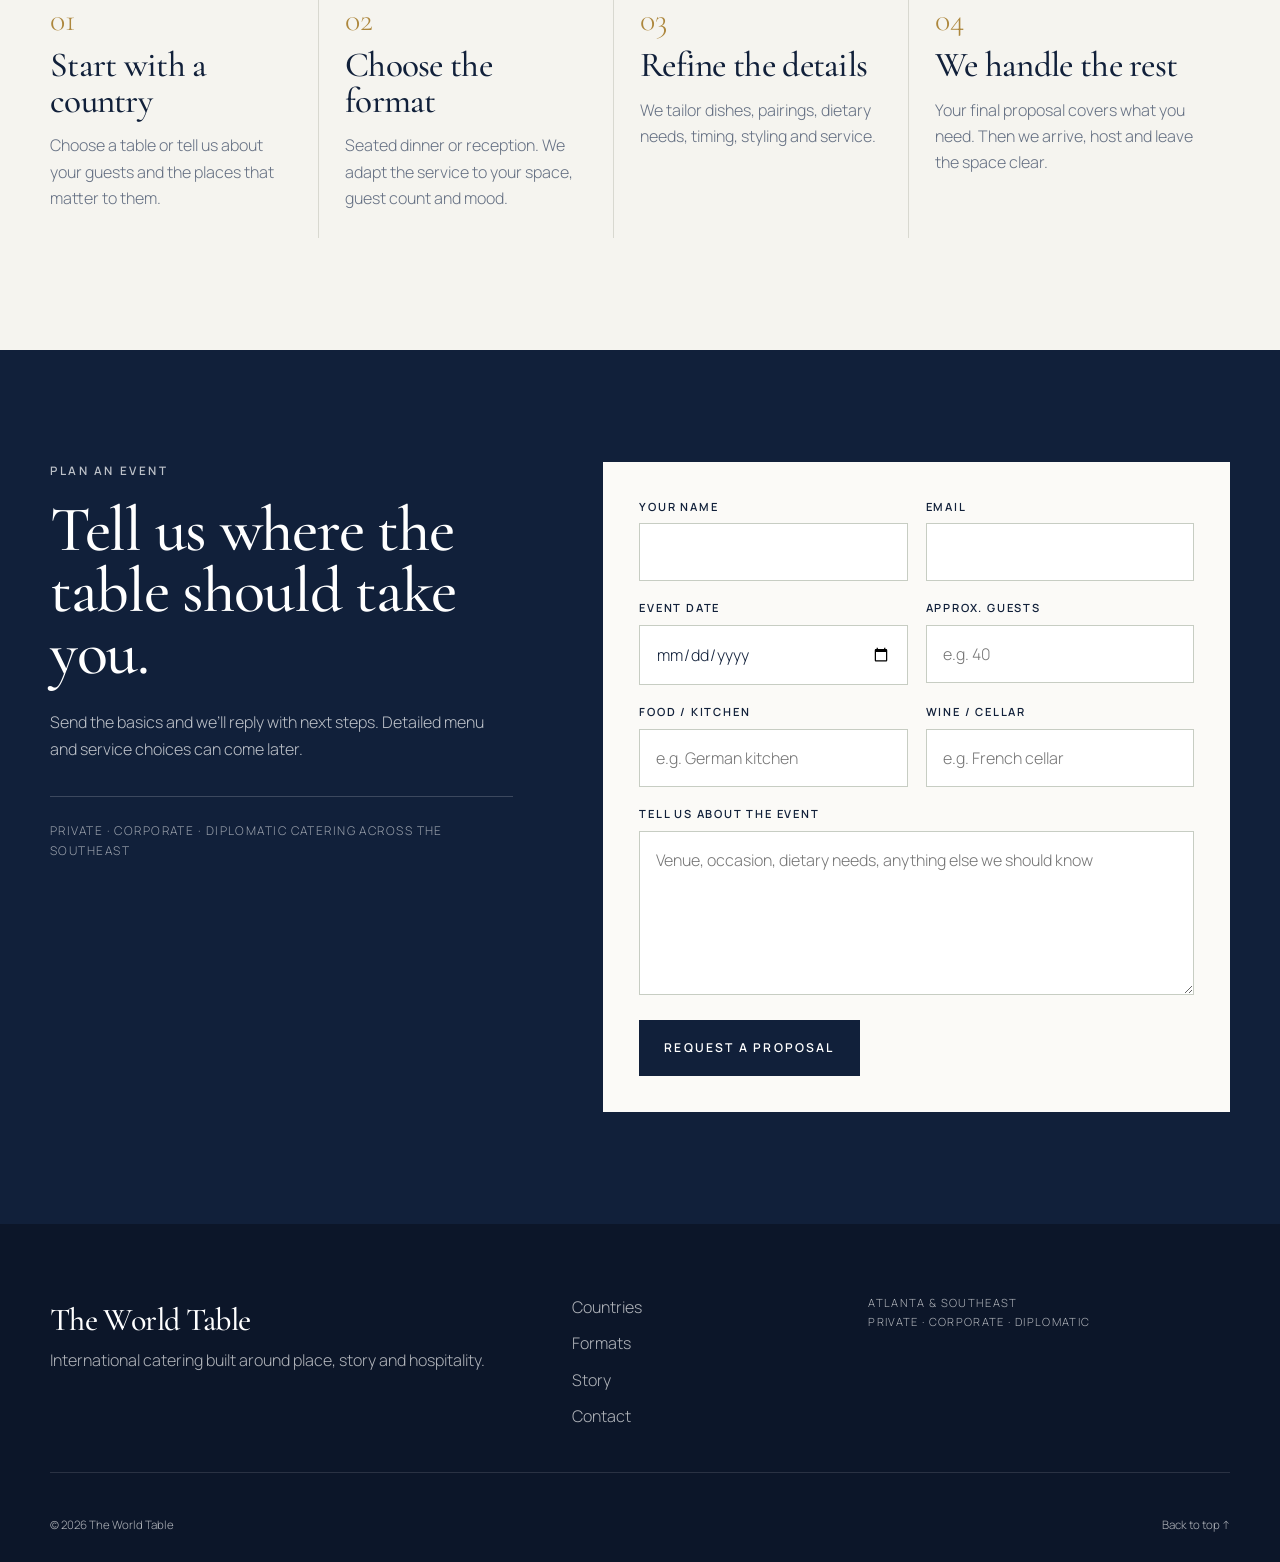
==== commit 334c9899: "Update index.html" ====
--- a/index.html
+++ b/index.html
@@ -5,12 +5,51 @@
   <meta name="viewport" content="width=device-width, initial-scale=1" />
   <meta name="description" content="The World Table — private, corporate and diplomatic catering inspired by countries around the world." />
   <title>The World Table — International Catering</title>
+  <!-- Build: v6 -->
   <link rel="preconnect" href="https://fonts.googleapis.com">
   <link rel="preconnect" href="https://fonts.gstatic.com" crossorigin>
   <link href="https://fonts.googleapis.com/css2?family=Cormorant+Garamond:ital,wght@0,500;0,600;1,500&family=Manrope:wght@300;400;500;600&display=swap" rel="stylesheet">
-  <link rel="stylesheet" href="styles.css" />
+  <link rel="stylesheet" href="styles_v6.css" />
 </head>
 <body>
+
+  <svg class="icon-sprite" aria-hidden="true" focusable="false">
+    <symbol id="icon-starter" viewBox="0 0 24 24">
+      <path d="M5 16.5h14M7 14c.3-2.6 2.2-4.3 5-4.3s4.7 1.7 5 4.3H7Z" fill="none" stroke="currentColor" stroke-width="1.45" stroke-linecap="round" stroke-linejoin="round"/>
+      <ellipse cx="12" cy="9" rx="2.2" ry="1.25" fill="var(--icon-accent,#c29a45)" stroke="none"/>
+    </symbol>
+    <symbol id="icon-bowl" viewBox="0 0 24 24">
+      <path d="M5 10.5h14c-.4 4-3.2 6.7-7 6.7s-6.6-2.7-7-6.7ZM8.5 19h7" fill="none" stroke="currentColor" stroke-width="1.45" stroke-linecap="round" stroke-linejoin="round"/>
+      <path d="M8.5 7.7c0-1 .8-1.5 1.25-2.15.45-.64.5-1.16.2-1.85M13 7.7c0-1 .8-1.5 1.25-2.15.45-.64.5-1.16.2-1.85" fill="none" stroke="currentColor" stroke-width="1.25" stroke-linecap="round"/>
+      <path d="M6.3 11.2h11.4c-.22.8-.54 1.5-.94 2.08H7.24c-.4-.58-.72-1.28-.94-2.08Z" fill="var(--icon-accent,#d8b55b)" stroke="none" opacity=".72"/>
+    </symbol>
+    <symbol id="icon-cloche" viewBox="0 0 24 24">
+      <path d="M5 15.7h14M6.7 15.7c0-3.9 2.1-6.6 5.3-6.6s5.3 2.7 5.3 6.6M4 18.4h16" fill="none" stroke="currentColor" stroke-width="1.45" stroke-linecap="round" stroke-linejoin="round"/>
+      <circle cx="12" cy="7.1" r="1.15" fill="var(--icon-accent,#c29a45)" stroke="none"/>
+    </symbol>
+    <symbol id="icon-dessert" viewBox="0 0 24 24">
+      <path d="M6 10.8 18 8.3v9.3H6v-6.8ZM6 14h12" fill="none" stroke="currentColor" stroke-width="1.45" stroke-linejoin="round"/>
+      <path d="M7.2 11.7 16.8 9.7v2.1l-9.6 1.9v-2Z" fill="var(--icon-accent,#a8253d)" stroke="none" opacity=".9"/>
+      <circle cx="15.5" cy="6.9" r="1.15" fill="var(--icon-accent,#a8253d)" stroke="none"/>
+    </symbol>
+    <symbol id="icon-flute" viewBox="0 0 24 24">
+      <path d="M8.6 4.2h6.8l-.75 6.2c-.22 2-1.12 3.1-2.65 3.1s-2.43-1.1-2.65-3.1l-.75-6.2ZM12 13.5v5M9.6 20h4.8" fill="none" stroke="currentColor" stroke-width="1.4" stroke-linecap="round" stroke-linejoin="round"/>
+      <path d="M9.2 7.2h5.6l-.42 3.1c-.18 1.35-.91 2.1-2.38 2.1s-2.2-.75-2.38-2.1l-.42-3.1Z" fill="var(--icon-accent,#ddb64e)" stroke="none" opacity=".9"/>
+    </symbol>
+    <symbol id="icon-wine" viewBox="0 0 24 24">
+      <path d="M7.8 4.3h8.4l-.65 5.85c-.27 2.35-1.4 3.65-3.55 3.65s-3.28-1.3-3.55-3.65L7.8 4.3ZM12 13.8v5M9.6 20h4.8" fill="none" stroke="currentColor" stroke-width="1.4" stroke-linecap="round" stroke-linejoin="round"/>
+      <path d="M8.5 8.8h7l-.15 1.32c-.2 1.74-1.02 2.62-3.35 2.62s-3.15-.88-3.35-2.62L8.5 8.8Z" fill="var(--icon-accent,#8a263d)" stroke="none" opacity=".93"/>
+    </symbol>
+    <symbol id="icon-cocktail" viewBox="0 0 24 24">
+      <path d="M5 5.4h14l-7 7.8-7-7.8ZM12 13.2v5.4M8.6 20h6.8" fill="none" stroke="currentColor" stroke-width="1.4" stroke-linecap="round" stroke-linejoin="round"/>
+      <path d="M7.4 7h9.2L12 12.05 7.4 7Z" fill="var(--icon-accent,#b54a34)" stroke="none" opacity=".9"/>
+    </symbol>
+    <symbol id="icon-tumbler" viewBox="0 0 24 24">
+      <path d="M6.8 6.2h10.4l-.85 12H7.65l-.85-12Z" fill="none" stroke="currentColor" stroke-width="1.4" stroke-linejoin="round"/>
+      <path d="M7.35 12.2h9.3l-.42 5.05H7.77l-.42-5.05Z" fill="var(--icon-accent,#bf7d2b)" stroke="none" opacity=".88"/>
+      <path d="m10.2 9 3.8 4" fill="none" stroke="currentColor" stroke-width="1.1" stroke-linecap="round"/>
+    </symbol>
+  </svg>
   <header class="site-header" id="top">
     <a class="brand" href="#top" aria-label="The World Table home">
       <span class="brand-mark">TWT</span>
@@ -49,43 +88,144 @@
       <p class="lead">We build thoughtful events around the places that matter to you — a family heritage, a city you love, a client delegation, or a country you simply want to discover.</p>
     </section>
 
-    <section class="experiences section" id="experiences">
-      <div class="container section-heading split-heading">
+    <section class="experiences section country-showcase" id="experiences">
+      <div class="container country-menu-heading">
         <div>
           <p class="kicker">Country experiences</p>
-          <h2>Start with a place.</h2>
-        </div>
-        <p>Choose a table below or name another country. We shape the menu, cellar, bar and details around it.</p>
-      </div>
-
-      <div class="experience-grid container">
-        <article class="experience-card">
-          <div class="card-image germany"></div>
-          <div class="card-body">
-            <div class="card-topline"><span>01</span><span>Germany</span></div>
-            <h3>German table</h3>
-            <p>Sauerbraten, red cabbage and spätzle, followed by Black Forest cherry torte.</p>
-            <div class="card-meta"><span>Pinot Noir</span><span>Riesling</span><span>Digestif</span></div>
-          </div>
-        </article>
-
-        <article class="experience-card">
-          <div class="card-image japan"></div>
-          <div class="card-body">
-            <div class="card-topline"><span>02</span><span>Japan</span></div>
-            <h3>Japanese table</h3>
-            <p>Seasonal courses built around clean flavors, beautiful plating and precise pairings.</p>
-            <div class="card-meta"><span>Sake</span><span>Whisky</span><span>Tea</span></div>
-          </div>
-        </article>
-
-        <article class="experience-card">
-          <div class="card-image mexico"></div>
-          <div class="card-body">
-            <div class="card-topline"><span>03</span><span>Mexico</span></div>
-            <h3>Mexican table</h3>
-            <p>Regional dishes, colorful garnishes and a cellar shaped around Valle de Guadalupe.</p>
-            <div class="card-meta"><span>Nebbiolo</span><span>Tequila</span><span>Mezcal</span></div>
+          <h2>Our most requested countries.</h2>
+          <p class="country-menu-intro">These are sample directions, not fixed packages. Start with a country, then we tailor the courses, wine, spirits and service around your guests and occasion.</p>
+        </div>
+      </div>
+
+      <div class="country-scroll-hint container" aria-hidden="true">Swipe to explore sample tables <span>→</span></div>
+
+      <div class="country-menu-grid">
+        <article class="country-menu-card" data-country="Germany" role="button" tabindex="0" aria-label="Use Germany as the starting country">
+          <header class="country-card-head">
+            <h3>Germany</h3>
+            <span class="flag-pips flag-germany" aria-hidden="true"><i></i><i></i><i></i></span>
+          </header>
+          <div class="country-card-body">
+            <div class="menu-group">
+              <p class="menu-label">Kitchen</p>
+              <ul><li><svg class="menu-icon tone-gold" width="20" height="20" viewBox="0 0 24 24" aria-hidden="true"><use href="#icon-starter"></use></svg><span>Pretzel bites with Obatzda</span></li><li><svg class="menu-icon tone-gold" width="20" height="20" viewBox="0 0 24 24" aria-hidden="true"><use href="#icon-bowl"></use></svg><span>Maultaschen in beef consommé</span></li><li><svg class="menu-icon tone-gold" width="20" height="20" viewBox="0 0 24 24" aria-hidden="true"><use href="#icon-cloche"></use></svg><span>Sauerbraten, red cabbage and spätzle</span></li><li><svg class="menu-icon tone-red" width="20" height="20" viewBox="0 0 24 24" aria-hidden="true"><use href="#icon-dessert"></use></svg><span>Black Forest cherry torte</span></li></ul>
+            </div>
+            <div class="menu-group cellar-group">
+              <p class="menu-label">Cellar and bar</p>
+              <ul><li><svg class="menu-icon tone-gold" width="20" height="20" viewBox="0 0 24 24" aria-hidden="true"><use href="#icon-flute"></use></svg><span>Sekt</span></li><li><svg class="menu-icon tone-gold" width="20" height="20" viewBox="0 0 24 24" aria-hidden="true"><use href="#icon-wine"></use></svg><span>Mosel Riesling Kabinett</span></li><li><svg class="menu-icon tone-red" width="20" height="20" viewBox="0 0 24 24" aria-hidden="true"><use href="#icon-wine"></use></svg><span>Spätburgunder from Baden</span></li><li><svg class="menu-icon tone-amber" width="20" height="20" viewBox="0 0 24 24" aria-hidden="true"><use href="#icon-wine"></use></svg><span>Riesling Auslese</span></li><li><svg class="menu-icon tone-amber" width="20" height="20" viewBox="0 0 24 24" aria-hidden="true"><use href="#icon-tumbler"></use></svg><span>Obstbrand digestifs and German gin</span></li></ul>
+            </div>
+          </div>
+        </article>
+        <article class="country-menu-card" data-country="France" role="button" tabindex="0" aria-label="Use France as the starting country">
+          <header class="country-card-head">
+            <h3>France</h3>
+            <span class="flag-pips flag-france" aria-hidden="true"><i></i><i></i></span>
+          </header>
+          <div class="country-card-body">
+            <div class="menu-group">
+              <p class="menu-label">Kitchen</p>
+              <ul><li><svg class="menu-icon tone-gold" width="20" height="20" viewBox="0 0 24 24" aria-hidden="true"><use href="#icon-starter"></use></svg><span>Gougères</span></li><li><svg class="menu-icon tone-gold" width="20" height="20" viewBox="0 0 24 24" aria-hidden="true"><use href="#icon-bowl"></use></svg><span>Bouillabaisse, Marseille style</span></li><li><svg class="menu-icon tone-gold" width="20" height="20" viewBox="0 0 24 24" aria-hidden="true"><use href="#icon-cloche"></use></svg><span>Coq au vin</span></li><li><svg class="menu-icon tone-red" width="20" height="20" viewBox="0 0 24 24" aria-hidden="true"><use href="#icon-dessert"></use></svg><span>Tarte Tatin</span></li></ul>
+            </div>
+            <div class="menu-group cellar-group">
+              <p class="menu-label">Cellar and bar</p>
+              <ul><li><svg class="menu-icon tone-gold" width="20" height="20" viewBox="0 0 24 24" aria-hidden="true"><use href="#icon-flute"></use></svg><span>Champagne</span></li><li><svg class="menu-icon tone-gold" width="20" height="20" viewBox="0 0 24 24" aria-hidden="true"><use href="#icon-wine"></use></svg><span>Chablis Premier Cru</span></li><li><svg class="menu-icon tone-red" width="20" height="20" viewBox="0 0 24 24" aria-hidden="true"><use href="#icon-wine"></use></svg><span>Burgundy Pinot Noir</span></li><li><svg class="menu-icon tone-amber" width="20" height="20" viewBox="0 0 24 24" aria-hidden="true"><use href="#icon-wine"></use></svg><span>Sauternes</span></li><li><svg class="menu-icon tone-amber" width="20" height="20" viewBox="0 0 24 24" aria-hidden="true"><use href="#icon-tumbler"></use></svg><span>Cognac, calvados and French 75s</span></li></ul>
+            </div>
+          </div>
+        </article>
+        <article class="country-menu-card" data-country="Italy" role="button" tabindex="0" aria-label="Use Italy as the starting country">
+          <header class="country-card-head">
+            <h3>Italy</h3>
+            <span class="flag-pips flag-italy" aria-hidden="true"><i></i><i></i></span>
+          </header>
+          <div class="country-card-body">
+            <div class="menu-group">
+              <p class="menu-label">Kitchen</p>
+              <ul><li><svg class="menu-icon tone-gold" width="20" height="20" viewBox="0 0 24 24" aria-hidden="true"><use href="#icon-starter"></use></svg><span>Vitello tonnato</span></li><li><svg class="menu-icon tone-gold" width="20" height="20" viewBox="0 0 24 24" aria-hidden="true"><use href="#icon-bowl"></use></svg><span>Risotto alla Milanese</span></li><li><svg class="menu-icon tone-gold" width="20" height="20" viewBox="0 0 24 24" aria-hidden="true"><use href="#icon-cloche"></use></svg><span>Osso buco with gremolata</span></li><li><svg class="menu-icon tone-red" width="20" height="20" viewBox="0 0 24 24" aria-hidden="true"><use href="#icon-dessert"></use></svg><span>Tiramisù</span></li></ul>
+            </div>
+            <div class="menu-group cellar-group">
+              <p class="menu-label">Cellar and bar</p>
+              <ul><li><svg class="menu-icon tone-gold" width="20" height="20" viewBox="0 0 24 24" aria-hidden="true"><use href="#icon-flute"></use></svg><span>Franciacorta</span></li><li><svg class="menu-icon tone-gold" width="20" height="20" viewBox="0 0 24 24" aria-hidden="true"><use href="#icon-wine"></use></svg><span>Soave Classico</span></li><li><svg class="menu-icon tone-red" width="20" height="20" viewBox="0 0 24 24" aria-hidden="true"><use href="#icon-wine"></use></svg><span>Barolo</span></li><li><svg class="menu-icon tone-amber" width="20" height="20" viewBox="0 0 24 24" aria-hidden="true"><use href="#icon-wine"></use></svg><span>Moscato d’Asti</span></li><li><svg class="menu-icon tone-red" width="20" height="20" viewBox="0 0 24 24" aria-hidden="true"><use href="#icon-cocktail"></use></svg><span>Negronis and a flight of amari</span></li></ul>
+            </div>
+          </div>
+        </article>
+        <article class="country-menu-card" data-country="Spain" role="button" tabindex="0" aria-label="Use Spain as the starting country">
+          <header class="country-card-head">
+            <h3>Spain</h3>
+            <span class="flag-pips flag-spain" aria-hidden="true"><i></i><i></i><i></i></span>
+          </header>
+          <div class="country-card-body">
+            <div class="menu-group">
+              <p class="menu-label">Kitchen</p>
+              <ul><li><svg class="menu-icon tone-gold" width="20" height="20" viewBox="0 0 24 24" aria-hidden="true"><use href="#icon-starter"></use></svg><span>Jamón ibérico de bellota</span></li><li><svg class="menu-icon tone-gold" width="20" height="20" viewBox="0 0 24 24" aria-hidden="true"><use href="#icon-bowl"></use></svg><span>Gazpacho andaluz</span></li><li><svg class="menu-icon tone-gold" width="20" height="20" viewBox="0 0 24 24" aria-hidden="true"><use href="#icon-cloche"></use></svg><span>Paella valenciana</span></li><li><svg class="menu-icon tone-red" width="20" height="20" viewBox="0 0 24 24" aria-hidden="true"><use href="#icon-dessert"></use></svg><span>Crema catalana</span></li></ul>
+            </div>
+            <div class="menu-group cellar-group">
+              <p class="menu-label">Cellar and bar</p>
+              <ul><li><svg class="menu-icon tone-gold" width="20" height="20" viewBox="0 0 24 24" aria-hidden="true"><use href="#icon-flute"></use></svg><span>Cava</span></li><li><svg class="menu-icon tone-gold" width="20" height="20" viewBox="0 0 24 24" aria-hidden="true"><use href="#icon-wine"></use></svg><span>Albariño from Rías Baixas</span></li><li><svg class="menu-icon tone-red" width="20" height="20" viewBox="0 0 24 24" aria-hidden="true"><use href="#icon-wine"></use></svg><span>Rioja Gran Reserva</span></li><li><svg class="menu-icon tone-amber" width="20" height="20" viewBox="0 0 24 24" aria-hidden="true"><use href="#icon-wine"></use></svg><span>Pedro Ximénez sherry</span></li><li><svg class="menu-icon tone-red" width="20" height="20" viewBox="0 0 24 24" aria-hidden="true"><use href="#icon-cocktail"></use></svg><span>Gin tonics and chilled fino</span></li></ul>
+            </div>
+          </div>
+        </article>
+        <article class="country-menu-card" data-country="Japan" role="button" tabindex="0" aria-label="Use Japan as the starting country">
+          <header class="country-card-head">
+            <h3>Japan</h3>
+            <span class="flag-pips flag-japan" aria-hidden="true"><i></i></span>
+          </header>
+          <div class="country-card-body">
+            <div class="menu-group">
+              <p class="menu-label">Kitchen</p>
+              <ul><li><svg class="menu-icon tone-gold" width="20" height="20" viewBox="0 0 24 24" aria-hidden="true"><use href="#icon-starter"></use></svg><span>Seasonal sashimi</span></li><li><svg class="menu-icon tone-gold" width="20" height="20" viewBox="0 0 24 24" aria-hidden="true"><use href="#icon-bowl"></use></svg><span>Chawanmushi</span></li><li><svg class="menu-icon tone-gold" width="20" height="20" viewBox="0 0 24 24" aria-hidden="true"><use href="#icon-cloche"></use></svg><span>Charcoal-seared wagyu</span></li><li><svg class="menu-icon tone-red" width="20" height="20" viewBox="0 0 24 24" aria-hidden="true"><use href="#icon-dessert"></use></svg><span>Matcha warabi mochi</span></li></ul>
+            </div>
+            <div class="menu-group cellar-group">
+              <p class="menu-label">Cellar and bar</p>
+              <ul><li><svg class="menu-icon tone-pale" width="20" height="20" viewBox="0 0 24 24" aria-hidden="true"><use href="#icon-flute"></use></svg><span>Sparkling sake</span></li><li><svg class="menu-icon tone-pale" width="20" height="20" viewBox="0 0 24 24" aria-hidden="true"><use href="#icon-wine"></use></svg><span>Junmai daiginjo</span></li><li><svg class="menu-icon tone-pale" width="20" height="20" viewBox="0 0 24 24" aria-hidden="true"><use href="#icon-wine"></use></svg><span>Aged junmai, served warm</span></li><li><svg class="menu-icon tone-amber" width="20" height="20" viewBox="0 0 24 24" aria-hidden="true"><use href="#icon-wine"></use></svg><span>Umeshu</span></li><li><svg class="menu-icon tone-amber" width="20" height="20" viewBox="0 0 24 24" aria-hidden="true"><use href="#icon-tumbler"></use></svg><span>Japanese whisky highballs</span></li></ul>
+            </div>
+          </div>
+        </article>
+        <article class="country-menu-card" data-country="Argentina" role="button" tabindex="0" aria-label="Use Argentina as the starting country">
+          <header class="country-card-head">
+            <h3>Argentina</h3>
+            <span class="flag-pips flag-argentina" aria-hidden="true"><i></i><i></i></span>
+          </header>
+          <div class="country-card-body">
+            <div class="menu-group">
+              <p class="menu-label">Kitchen</p>
+              <ul><li><svg class="menu-icon tone-gold" width="20" height="20" viewBox="0 0 24 24" aria-hidden="true"><use href="#icon-starter"></use></svg><span>Beef empanadas</span></li><li><svg class="menu-icon tone-gold" width="20" height="20" viewBox="0 0 24 24" aria-hidden="true"><use href="#icon-bowl"></use></svg><span>Provoleta</span></li><li><svg class="menu-icon tone-gold" width="20" height="20" viewBox="0 0 24 24" aria-hidden="true"><use href="#icon-cloche"></use></svg><span>Asado with chimichurri</span></li><li><svg class="menu-icon tone-red" width="20" height="20" viewBox="0 0 24 24" aria-hidden="true"><use href="#icon-dessert"></use></svg><span>Alfajores de maicena</span></li></ul>
+            </div>
+            <div class="menu-group cellar-group">
+              <p class="menu-label">Cellar and bar</p>
+              <ul><li><svg class="menu-icon tone-gold" width="20" height="20" viewBox="0 0 24 24" aria-hidden="true"><use href="#icon-flute"></use></svg><span>Sparkling from Mendoza</span></li><li><svg class="menu-icon tone-gold" width="20" height="20" viewBox="0 0 24 24" aria-hidden="true"><use href="#icon-wine"></use></svg><span>Torrontés from Salta</span></li><li><svg class="menu-icon tone-red" width="20" height="20" viewBox="0 0 24 24" aria-hidden="true"><use href="#icon-wine"></use></svg><span>Malbec from the Uco Valley</span></li><li><svg class="menu-icon tone-amber" width="20" height="20" viewBox="0 0 24 24" aria-hidden="true"><use href="#icon-wine"></use></svg><span>Late harvest Torrontés</span></li><li><svg class="menu-icon tone-red" width="20" height="20" viewBox="0 0 24 24" aria-hidden="true"><use href="#icon-cocktail"></use></svg><span>Fernet con coca and Malbec cocktails</span></li></ul>
+            </div>
+          </div>
+        </article>
+        <article class="country-menu-card" data-country="Greece" role="button" tabindex="0" aria-label="Use Greece as the starting country">
+          <header class="country-card-head">
+            <h3>Greece</h3>
+            <span class="flag-pips flag-greece" aria-hidden="true"><i></i><i></i></span>
+          </header>
+          <div class="country-card-body">
+            <div class="menu-group">
+              <p class="menu-label">Kitchen</p>
+              <ul><li><svg class="menu-icon tone-gold" width="20" height="20" viewBox="0 0 24 24" aria-hidden="true"><use href="#icon-starter"></use></svg><span>Taramosalata and dolmades</span></li><li><svg class="menu-icon tone-gold" width="20" height="20" viewBox="0 0 24 24" aria-hidden="true"><use href="#icon-bowl"></use></svg><span>Grilled octopus</span></li><li><svg class="menu-icon tone-gold" width="20" height="20" viewBox="0 0 24 24" aria-hidden="true"><use href="#icon-cloche"></use></svg><span>Lamb kleftiko</span></li><li><svg class="menu-icon tone-red" width="20" height="20" viewBox="0 0 24 24" aria-hidden="true"><use href="#icon-dessert"></use></svg><span>Galaktoboureko</span></li></ul>
+            </div>
+            <div class="menu-group cellar-group">
+              <p class="menu-label">Cellar and bar</p>
+              <ul><li><svg class="menu-icon tone-gold" width="20" height="20" viewBox="0 0 24 24" aria-hidden="true"><use href="#icon-flute"></use></svg><span>Sparkling from Amyndeon</span></li><li><svg class="menu-icon tone-gold" width="20" height="20" viewBox="0 0 24 24" aria-hidden="true"><use href="#icon-wine"></use></svg><span>Assyrtiko from Santorini</span></li><li><svg class="menu-icon tone-red" width="20" height="20" viewBox="0 0 24 24" aria-hidden="true"><use href="#icon-wine"></use></svg><span>Xinomavro from Naoussa</span></li><li><svg class="menu-icon tone-amber" width="20" height="20" viewBox="0 0 24 24" aria-hidden="true"><use href="#icon-wine"></use></svg><span>Vinsanto from Santorini</span></li><li><svg class="menu-icon tone-amber" width="20" height="20" viewBox="0 0 24 24" aria-hidden="true"><use href="#icon-tumbler"></use></svg><span>Ouzo and tsipouro</span></li></ul>
+            </div>
+          </div>
+        </article>
+        <article class="country-menu-card" data-country="Mexico" role="button" tabindex="0" aria-label="Use Mexico as the starting country">
+          <header class="country-card-head">
+            <h3>Mexico</h3>
+            <span class="flag-pips flag-mexico" aria-hidden="true"><i></i><i></i></span>
+          </header>
+          <div class="country-card-body">
+            <div class="menu-group">
+              <p class="menu-label">Kitchen</p>
+              <ul><li><svg class="menu-icon tone-gold" width="20" height="20" viewBox="0 0 24 24" aria-hidden="true"><use href="#icon-starter"></use></svg><span>Aguachile</span></li><li><svg class="menu-icon tone-gold" width="20" height="20" viewBox="0 0 24 24" aria-hidden="true"><use href="#icon-bowl"></use></svg><span>Tamales oaxaqueños</span></li><li><svg class="menu-icon tone-gold" width="20" height="20" viewBox="0 0 24 24" aria-hidden="true"><use href="#icon-cloche"></use></svg><span>Mole negro</span></li><li><svg class="menu-icon tone-red" width="20" height="20" viewBox="0 0 24 24" aria-hidden="true"><use href="#icon-dessert"></use></svg><span>Churros with Mexican chocolate</span></li></ul>
+            </div>
+            <div class="menu-group cellar-group">
+              <p class="menu-label">Cellar and bar</p>
+              <ul><li><svg class="menu-icon tone-gold" width="20" height="20" viewBox="0 0 24 24" aria-hidden="true"><use href="#icon-flute"></use></svg><span>Sparkling from Valle de Guadalupe</span></li><li><svg class="menu-icon tone-gold" width="20" height="20" viewBox="0 0 24 24" aria-hidden="true"><use href="#icon-wine"></use></svg><span>White blend from Baja</span></li><li><svg class="menu-icon tone-red" width="20" height="20" viewBox="0 0 24 24" aria-hidden="true"><use href="#icon-wine"></use></svg><span>Nebbiolo from Valle de Guadalupe</span></li><li><svg class="menu-icon tone-amber" width="20" height="20" viewBox="0 0 24 24" aria-hidden="true"><use href="#icon-tumbler"></use></svg><span>Añejo tequila</span></li><li><svg class="menu-icon tone-amber" width="20" height="20" viewBox="0 0 24 24" aria-hidden="true"><use href="#icon-tumbler"></use></svg><span>Mezcal served with orange and sal de gusano</span></li></ul>
+            </div>
           </div>
         </article>
       </div>
@@ -114,10 +254,13 @@
             <label for="kitchen">Kitchen</label>
             <select id="kitchen">
               <option value="Germany">Germany</option>
+              <option value="France">France</option>
+              <option value="Italy">Italy</option>
+              <option value="Spain">Spain</option>
               <option value="Japan">Japan</option>
+              <option value="Argentina">Argentina</option>
+              <option value="Greece">Greece</option>
               <option value="Mexico">Mexico</option>
-              <option value="Italy">Italy</option>
-              <option value="Greece">Greece</option>
               <option value="Custom">Custom</option>
             </select>
           </div>
@@ -126,9 +269,12 @@
             <select id="cellar">
               <option value="France">France</option>
               <option value="Germany">Germany</option>
+              <option value="Italy">Italy</option>
               <option value="Spain">Spain</option>
-              <option value="Italy">Italy</option>
+              <option value="Japan">Japan</option>
               <option value="Argentina">Argentina</option>
+              <option value="Greece">Greece</option>
+              <option value="Mexico">Mexico</option>
               <option value="Custom">Custom</option>
             </select>
           </div>
@@ -179,6 +325,16 @@
       </div>
     </section>
 
+    <section class="atmosphere" aria-label="The World Table hospitality experience">
+      <div class="atmosphere-media" role="img" aria-label="Elegant candlelit table prepared for an intimate dinner"></div>
+      <div class="atmosphere-overlay"></div>
+      <div class="container atmosphere-content">
+        <p class="kicker light">Considered from arrival to final pour</p>
+        <h2>Hospitality should feel effortless.</h2>
+        <p>Menu design, wine pairing, bar service, dietary requirements and service flow are coordinated as one experience — with cultural traditions and protocol considerations handled discreetly when needed.</p>
+      </div>
+    </section>
+
     <section class="occasions section">
       <div class="container occasions-layout">
         <div>
@@ -261,6 +417,6 @@
     <div class="container footer-bottom"><span>© <span id="year"></span> The World Table</span><a href="#top">Back to top ↑</a></div>
   </footer>
 
-  <script src="script.js"></script>
+  <script src="script_v6.js"></script>
 </body>
 </html>
--- a/styles_v6.css
+++ b/styles_v6.css
@@ -0,0 +1,701 @@
+/* The World Table — v6 */
+:root {
+  --navy: #11203a;
+  --navy-2: #172743;
+  --ivory: #f5f4ef;
+  --paper: #fbfaf7;
+  --sage: #dde2d8;
+  --gold: #ad873d;
+  --burgundy: #7b1d2b;
+  --ink-soft: #657083;
+  --line: #d8d8d0;
+  --white: #fff;
+  --shadow: 0 20px 60px rgba(17, 32, 58, .08);
+}
+
+* { box-sizing: border-box; }
+html { scroll-behavior: smooth; }
+body {
+  margin: 0;
+  background: var(--ivory);
+  color: var(--navy);
+  font-family: "Manrope", system-ui, sans-serif;
+  font-weight: 300;
+  line-height: 1.65;
+}
+a { color: inherit; text-decoration: none; }
+img { max-width: 100%; display: block; }
+button, input, textarea, select { font: inherit; }
+
+.container { width: min(1180px, calc(100% - 48px)); margin-inline: auto; }
+.narrow { width: min(850px, calc(100% - 48px)); }
+.section { padding: 112px 0; }
+.kicker, .eyebrow {
+  margin: 0 0 18px;
+  font-size: .73rem;
+  font-weight: 600;
+  letter-spacing: .22em;
+  text-transform: uppercase;
+}
+.kicker { color: var(--gold); }
+.light { color: rgba(255,255,255,.82); }
+
+h1, h2, h3, blockquote, .script, .signature, .footer-brand {
+  font-family: "Cormorant Garamond", Georgia, serif;
+  font-weight: 500;
+  letter-spacing: -.02em;
+}
+h1, h2, h3, p { margin-top: 0; }
+h1 { font-size: clamp(4rem, 8vw, 8rem); line-height: .84; color: white; margin-bottom: 32px; }
+h2 { font-size: clamp(3rem, 5vw, 5.2rem); line-height: .96; margin-bottom: 26px; }
+h3 { font-size: 2.2rem; line-height: 1.02; margin-bottom: 14px; }
+.lead { font-size: clamp(1.18rem, 2vw, 1.6rem); color: var(--ink-soft); max-width: 760px; }
+.lead-sm { font-size: 1.15rem; color: var(--ink-soft); }
+
+.site-header {
+  position: absolute;
+  top: 0; left: 0; right: 0;
+  z-index: 10;
+  display: flex;
+  align-items: center;
+  justify-content: space-between;
+  padding: 28px max(24px, calc((100vw - 1180px)/2));
+  color: white;
+}
+.brand { display: flex; align-items: center; gap: 12px; }
+.brand-mark {
+  display: grid; place-items: center;
+  width: 42px; height: 42px;
+  border: 1px solid rgba(255,255,255,.55);
+  border-radius: 50%;
+  font-family: "Cormorant Garamond", serif;
+  font-size: .82rem;
+  letter-spacing: .08em;
+}
+.brand-name { font-family: "Cormorant Garamond", serif; font-size: 1.45rem; }
+.site-nav { display: flex; align-items: center; gap: 34px; font-size: .82rem; letter-spacing: .04em; }
+.nav-cta { border-bottom: 1px solid rgba(255,255,255,.6); padding-bottom: 5px; }
+.menu-toggle { display: none; background: none; border: 0; color: white; }
+.menu-toggle span { display: block; width: 28px; height: 1px; margin: 7px 0; background: currentColor; }
+
+.hero {
+  min-height: 100svh;
+  position: relative;
+  overflow: hidden;
+  display: flex;
+  align-items: flex-end;
+  background: var(--navy);
+}
+.hero-media {
+  position: absolute; inset: 0;
+  background-image: url('https://images.unsplash.com/photo-1414235077428-338989a2e8c0?auto=format&fit=crop&w=2200&q=88');
+  background-size: cover;
+  background-position: center;
+  transform: scale(1.02);
+}
+.hero-overlay {
+  position: absolute; inset: 0;
+  background: linear-gradient(90deg, rgba(10,20,38,.78) 0%, rgba(10,20,38,.5) 48%, rgba(10,20,38,.22) 100%), linear-gradient(0deg, rgba(10,20,38,.58) 0%, transparent 48%);
+}
+.hero-content { position: relative; z-index: 2; padding-bottom: 118px; }
+.hero-copy { color: rgba(255,255,255,.85); max-width: 560px; font-size: 1.15rem; margin-bottom: 30px; }
+.hero-actions { display: flex; gap: 26px; align-items: center; }
+.btn {
+  display: inline-flex; justify-content: center; align-items: center;
+  padding: 17px 24px;
+  border: 1px solid transparent;
+  font-size: .76rem;
+  font-weight: 600;
+  letter-spacing: .18em;
+  text-transform: uppercase;
+  cursor: pointer;
+}
+.btn-light { background: white; color: var(--navy); }
+.btn-dark { background: var(--navy); color: white; border-color: var(--navy); }
+.text-link { display: inline-flex; gap: 8px; align-items: center; font-size: .9rem; font-weight: 500; border-bottom: 1px solid currentColor; padding-bottom: 3px; }
+.hero-foot {
+  position: absolute; z-index: 2; right: 24px; bottom: 30px;
+  color: rgba(255,255,255,.65); font-size: .72rem; letter-spacing: .11em; text-transform: uppercase;
+}
+
+.intro { text-align: center; }
+.intro .lead { margin-inline: auto; }
+
+.section-heading { margin-bottom: 54px; }
+.split-heading { display: grid; grid-template-columns: 1.1fr .9fr; gap: 70px; align-items: end; }
+.split-heading > p { color: var(--ink-soft); max-width: 440px; justify-self: end; }
+.center-heading { text-align: center; }
+
+.experiences { background: var(--paper); }
+.experience-grid { display: grid; grid-template-columns: repeat(3, 1fr); gap: 22px; }
+.experience-card { background: white; border: 1px solid var(--line); box-shadow: var(--shadow); overflow: hidden; }
+.card-image { aspect-ratio: 4 / 5; background-size: cover; background-position: center; }
+.card-image.germany { background-image: url('https://images.unsplash.com/photo-1547592180-85f173990554?auto=format&fit=crop&w=1200&q=82'); }
+.card-image.japan { background-image: url('https://images.unsplash.com/photo-1579871494447-9811cf80d66c?auto=format&fit=crop&w=1200&q=82'); }
+.card-image.mexico { background-image: url('https://images.unsplash.com/photo-1565299585323-38d6b0865b47?auto=format&fit=crop&w=1200&q=82'); }
+.card-body { padding: 28px; }
+.card-topline { display: flex; justify-content: space-between; color: var(--gold); font-size: .7rem; letter-spacing: .16em; text-transform: uppercase; }
+.card-body p { color: var(--ink-soft); }
+.card-meta { display: flex; gap: 14px; flex-wrap: wrap; padding-top: 18px; border-top: 1px solid var(--line); color: var(--navy); font-size: .73rem; text-transform: uppercase; letter-spacing: .1em; }
+.all-countries { display: flex; justify-content: space-between; align-items: center; margin-top: 52px; padding-top: 34px; border-top: 1px solid var(--line); }
+.script { font-size: 2rem; font-style: italic; margin: 0; }
+
+.pairing { background: var(--sage); }
+.pairing-layout { display: grid; grid-template-columns: .9fr 1.1fr; gap: 76px; align-items: center; }
+.check-list { list-style: none; padding: 0; margin: 32px 0 0; }
+.check-list li { padding: 14px 0; border-bottom: 1px solid rgba(17,32,58,.16); font-weight: 500; }
+.pairing-card { background: white; padding: 36px; border: 1px solid #cad0c5; box-shadow: var(--shadow); }
+.selector-row { margin-bottom: 20px; }
+.selector-row label { display: block; margin-bottom: 8px; font-size: .72rem; font-weight: 600; letter-spacing: .16em; text-transform: uppercase; }
+select, input, textarea { width: 100%; border: 1px solid #c7cdc3; background: white; color: var(--navy); padding: 15px 16px; border-radius: 0; outline: none; }
+select:focus, input:focus, textarea:focus { border-color: var(--gold); }
+.pairing-result { margin-top: 30px; padding-top: 28px; border-top: 1px solid var(--line); }
+.pairing-result h3 { font-size: 3rem; }
+.pairing-result p:last-child { color: var(--ink-soft); }
+.pairing-plan-btn {
+  margin-top: 20px;
+  padding: 0 0 4px;
+  border: 0;
+  border-bottom: 1px solid currentColor;
+  background: transparent;
+  color: var(--navy);
+  font: inherit;
+  font-size: .9rem;
+  font-weight: 500;
+  cursor: pointer;
+}
+.pairing-plan-btn span { margin-left: 6px; }
+.pairing-plan-btn:hover { color: var(--gold); }
+input.prefilled {
+  border-color: var(--gold);
+  box-shadow: 0 0 0 3px rgba(173, 135, 61, .12);
+  transition: border-color .2s ease, box-shadow .2s ease;
+}
+
+
+.format-grid { display: grid; grid-template-columns: 1fr 1fr; gap: 26px; }
+.format-card { background: white; border: 1px solid var(--line); }
+.format-photo { aspect-ratio: 16 / 10; background-size: cover; background-position: center; }
+.format-card.seated .format-photo { background-image: url('https://images.unsplash.com/photo-1515003197210-e0cd71810b5f?auto=format&fit=crop&w=1500&q=85'); }
+.format-card.reception .format-photo { background-image: url('https://images.unsplash.com/photo-1550966871-3ed3cdb5ed0c?auto=format&fit=crop&w=1500&q=85'); }
+.format-content { padding: 34px; }
+.format-content > p { color: var(--ink-soft); }
+.format-content .eyebrow { color: var(--gold); }
+dl { margin: 26px 0 0; padding-top: 12px; border-top: 1px solid var(--line); }
+dl div { display: grid; grid-template-columns: 72px 1fr; gap: 12px; padding: 13px 0; }
+dt { color: var(--gold); font-size: .7rem; font-weight: 600; letter-spacing: .15em; text-transform: uppercase; }
+dd { margin: 0; }
+
+.occasions { background: var(--paper); }
+.occasions-layout { display: grid; grid-template-columns: .85fr 1.15fr; gap: 90px; }
+.occasion-list article { display: grid; grid-template-columns: 52px 1fr; gap: 28px; padding: 28px 0; border-top: 1px solid var(--line); }
+.occasion-list article:last-child { border-bottom: 1px solid var(--line); }
+.occasion-list article > span { color: var(--gold); font-family: "Cormorant Garamond", serif; font-size: 1.6rem; }
+.occasion-list p { color: var(--ink-soft); }
+
+.story { background: white; }
+.story-layout { display: grid; grid-template-columns: 1fr 1fr; min-height: 720px; }
+.story-image { background-image: url('https://images.unsplash.com/photo-1519167758481-83f550bb49b3?auto=format&fit=crop&w=1600&q=86'); background-size: cover; background-position: center; }
+.story-copy { padding: 70px; display: flex; flex-direction: column; justify-content: center; background: var(--paper); }
+blockquote { margin: 0 0 32px; font-size: clamp(2.7rem, 4vw, 4.3rem); line-height: 1; font-style: italic; }
+.story-copy p { color: var(--ink-soft); }
+.signature { font-size: 1.7rem; margin-top: 24px; color: var(--burgundy); }
+
+.process-grid { display: grid; grid-template-columns: repeat(4, 1fr); gap: 0; border-top: 1px solid var(--gold); }
+.process-grid article { padding: 34px 26px 10px 0; border-right: 1px solid var(--line); margin-right: 26px; }
+.process-grid article:last-child { border-right: 0; margin-right: 0; }
+.process-grid span { color: var(--gold); font-family: "Cormorant Garamond", serif; font-size: 2rem; }
+.process-grid p { color: var(--ink-soft); }
+
+.inquire { background: var(--navy); color: white; }
+.inquire-layout { display: grid; grid-template-columns: .85fr 1.15fr; gap: 90px; align-items: start; }
+.inquire h2 { color: white; }
+.inquire-copy > p { color: rgba(255,255,255,.72); }
+.contact-note { margin-top: 34px; padding-top: 24px; border-top: 1px solid rgba(255,255,255,.18); color: rgba(255,255,255,.58); font-size: .75rem; letter-spacing: .12em; text-transform: uppercase; }
+.inquiry-form { background: var(--paper); color: var(--navy); padding: 36px; }
+.form-grid.two { display: grid; grid-template-columns: 1fr 1fr; gap: 18px; }
+.inquiry-form label { display: block; margin-bottom: 18px; }
+.inquiry-form label span { display: block; margin-bottom: 7px; font-size: .7rem; font-weight: 600; letter-spacing: .16em; text-transform: uppercase; }
+textarea { resize: vertical; }
+
+.site-footer { background: #0c1629; color: rgba(255,255,255,.68); padding: 70px 0 28px; }
+.footer-grid { display: grid; grid-template-columns: 1fr .5fr .8fr; gap: 70px; }
+.footer-brand { color: white; font-size: 2rem; }
+.footer-links { display: grid; gap: 10px; }
+.footer-note { text-transform: uppercase; letter-spacing: .12em; font-size: .7rem; }
+.footer-bottom { display: flex; justify-content: space-between; padding-top: 42px; margin-top: 42px; border-top: 1px solid rgba(255,255,255,.12); font-size: .72rem; }
+
+@media (max-width: 920px) {
+  .section { padding: 86px 0; }
+  .site-nav {
+    position: fixed; inset: 0; background: var(--navy); z-index: -1;
+    display: flex; flex-direction: column; justify-content: center; align-items: center;
+    font-size: 1.2rem; opacity: 0; pointer-events: none; transition: .25s ease;
+  }
+  .site-nav.open { opacity: 1; pointer-events: auto; z-index: 20; }
+  .menu-toggle { display: block; position: relative; z-index: 21; }
+  .brand { position: relative; z-index: 21; }
+  .split-heading, .pairing-layout, .occasions-layout, .inquire-layout { grid-template-columns: 1fr; gap: 36px; }
+  .split-heading > p { justify-self: start; }
+  .experience-grid { grid-template-columns: 1fr 1fr; }
+  .experience-card:last-child { grid-column: 1 / -1; display: grid; grid-template-columns: 1fr 1fr; }
+  .format-grid, .story-layout { grid-template-columns: 1fr; }
+  .story-image { min-height: 520px; }
+  .process-grid { grid-template-columns: 1fr 1fr; }
+  .process-grid article:nth-child(2) { border-right: 0; }
+  .footer-grid { grid-template-columns: 1fr 1fr; }
+  .footer-note { grid-column: 1 / -1; }
+}
+
+@media (max-width: 640px) {
+  .container, .narrow { width: min(100% - 38px, 1180px); }
+  .section { padding: 68px 0; }
+  body { line-height: 1.58; }
+  h1 { font-size: clamp(4.15rem, 19vw, 5.75rem); line-height: .84; margin-bottom: 30px; max-width: 330px; }
+  h2 { font-size: clamp(3.1rem, 14vw, 4.6rem); }
+  h3 { font-size: 2rem; }
+  .site-header { padding: 22px 20px; }
+  .brand-name { display: none; }
+  .brand-mark { width: 42px; height: 42px; font-size: .78rem; }
+  .menu-toggle span { width: 26px; margin: 6px 0; }
+  .hero-content { padding-bottom: 92px; }
+  .hero-content .eyebrow { position: absolute; top: -70px; left: 0; margin: 0; font-size: .66rem; letter-spacing: .20em; white-space: nowrap; }
+  .hero-copy { max-width: 350px; font-size: 1rem; line-height: 1.55; margin-bottom: 28px; }
+  .hero-foot { display: block; right: auto; left: 20px; bottom: 24px; font-size: .58rem; letter-spacing: .09em; }
+  .hero-actions { flex-direction: column; align-items: flex-start; gap: 16px; }
+  .hero-actions .btn { padding: 15px 20px; }
+  .experience-grid { grid-template-columns: 1fr; }
+  .experience-card:last-child { grid-column: auto; display: block; }
+  .card-image { aspect-ratio: 4 / 3; }
+  .all-countries { display: block; }
+  .all-countries .text-link { margin-top: 14px; }
+  .pairing-card { padding: 24px; }
+  .pairing-result h3 { font-size: 2.6rem; }
+  .format-content { padding: 26px; }
+  .story-image { min-height: 390px; }
+  .story-copy { padding: 42px 26px; }
+  blockquote { font-size: 3.1rem; }
+  .process-grid { grid-template-columns: 1fr; }
+  .process-grid article { border-right: 0; border-bottom: 1px solid var(--line); margin-right: 0; padding: 26px 0; }
+  .form-grid.two { grid-template-columns: 1fr; gap: 0; }
+  .inquiry-form { padding: 26px; }
+  .footer-grid { grid-template-columns: 1fr; gap: 28px; }
+  .footer-note { grid-column: auto; }
+  .footer-bottom { display: block; }
+  .footer-bottom a { display: inline-block; margin-top: 10px; }
+}
+
+@media (max-width: 390px) {
+  .hero-content { padding-bottom: 88px; }
+  .hero-content .eyebrow { font-size: .58rem; letter-spacing: .16em; }
+  h1 { font-size: clamp(3.9rem, 18.5vw, 5.1rem); max-width: 300px; }
+  .hero-copy { max-width: 320px; }
+}
+
+
+/* --- Premium motion & depth layer --- */
+.hero-media {
+  will-change: transform;
+  animation: hero-breathe 18s ease-in-out infinite alternate;
+}
+@keyframes hero-breathe {
+  from { transform: scale(1.02); }
+  to { transform: scale(1.085); }
+}
+
+.site-header,
+.hero-content > *,
+.hero-foot {
+  opacity: 0;
+  transform: translateY(14px);
+}
+body.is-ready .site-header {
+  animation: hero-enter .9s cubic-bezier(.2,.7,.2,1) .08s forwards;
+}
+body.is-ready .hero-content > .eyebrow { animation: hero-enter .85s cubic-bezier(.2,.7,.2,1) .22s forwards; }
+body.is-ready .hero-content > h1 { animation: hero-enter 1.05s cubic-bezier(.2,.7,.2,1) .34s forwards; }
+body.is-ready .hero-content > .hero-copy { animation: hero-enter .95s cubic-bezier(.2,.7,.2,1) .52s forwards; }
+body.is-ready .hero-content > .hero-actions { animation: hero-enter .95s cubic-bezier(.2,.7,.2,1) .66s forwards; }
+body.is-ready .hero-foot { animation: hero-enter .9s cubic-bezier(.2,.7,.2,1) .82s forwards; }
+@keyframes hero-enter {
+  to { opacity: 1; transform: translateY(0); }
+}
+
+/* Scroll reveals are intentionally quiet: distance is small and timing is slow. */
+.reveal-item {
+  opacity: 0;
+  transform: translateY(24px);
+  transition: opacity .9s cubic-bezier(.2,.7,.2,1), transform .9s cubic-bezier(.2,.7,.2,1);
+}
+.reveal-item.reveal-left { transform: translateX(-26px); }
+.reveal-item.reveal-right { transform: translateX(26px); }
+.reveal-item.is-visible { opacity: 1; transform: translate(0,0); }
+.reveal-delay-1 { transition-delay: .08s; }
+.reveal-delay-2 { transition-delay: .16s; }
+.reveal-delay-3 { transition-delay: .24s; }
+
+.experience-card,
+.format-card,
+.pairing-card {
+  transition: transform .65s cubic-bezier(.2,.7,.2,1), box-shadow .65s ease, border-color .4s ease;
+}
+.experience-card:hover,
+.format-card:hover {
+  transform: translateY(-7px);
+  box-shadow: 0 28px 70px rgba(17,32,58,.13);
+  border-color: rgba(173,135,61,.38);
+}
+.card-image,
+.format-photo,
+.story-image {
+  overflow: hidden;
+  transition: transform 1.1s cubic-bezier(.2,.7,.2,1), filter .8s ease;
+}
+.experience-card:hover .card-image,
+.format-card:hover .format-photo {
+  transform: scale(1.035);
+}
+.card-body { position: relative; }
+.card-body::before {
+  content: "";
+  position: absolute;
+  left: 28px;
+  top: 0;
+  width: 0;
+  height: 1px;
+  background: var(--gold);
+  transition: width .6s cubic-bezier(.2,.7,.2,1);
+}
+.experience-card:hover .card-body::before { width: 64px; }
+.card-explore {
+  margin-top: 21px;
+  padding: 0 0 3px;
+  border: 0;
+  border-bottom: 1px solid transparent;
+  background: transparent;
+  color: var(--navy);
+  font: inherit;
+  font-size: .78rem;
+  font-weight: 500;
+  cursor: pointer;
+  opacity: .72;
+  transition: opacity .25s ease, color .25s ease, border-color .25s ease;
+}
+.card-explore span { display: inline-block; margin-left: 5px; transition: transform .3s ease; }
+.card-explore:hover { opacity: 1; color: var(--gold); border-color: currentColor; }
+.card-explore:hover span { transform: translate(3px,-3px); }
+
+.btn,
+.text-link,
+.pairing-plan-btn { transition: transform .3s ease, color .3s ease, background-color .3s ease, border-color .3s ease; }
+.btn:hover { transform: translateY(-2px); }
+.text-link span,
+.pairing-plan-btn span { display: inline-block; transition: transform .3s ease; }
+.text-link:hover span { transform: translate(3px,-3px); }
+.pairing-plan-btn:hover span { transform: translate(3px,3px); }
+
+.pairing-card { position: relative; overflow: hidden; }
+.pairing-card::after {
+  content: "";
+  position: absolute;
+  inset: 0 auto 0 0;
+  width: 3px;
+  background: var(--gold);
+  transform: scaleY(0);
+  transform-origin: bottom;
+  transition: transform .65s cubic-bezier(.2,.7,.2,1);
+}
+.pairing-card.pairing-active::after { transform: scaleY(1); }
+.pairing-result { transition: opacity .35s ease, transform .35s ease; }
+.pairing-result.is-changing { opacity: .15; transform: translateY(8px); }
+.selector-row select { cursor: pointer; transition: border-color .25s ease, box-shadow .25s ease, background-color .25s ease; }
+.selector-row select:hover { border-color: rgba(173,135,61,.65); }
+.selector-row select:focus { box-shadow: 0 0 0 4px rgba(173,135,61,.09); }
+
+.atmosphere {
+  min-height: min(760px, 88svh);
+  position: relative;
+  display: flex;
+  align-items: flex-end;
+  overflow: hidden;
+  background: var(--navy);
+  color: white;
+}
+.atmosphere-media {
+  position: absolute;
+  inset: -6%;
+  background-image: url('https://images.unsplash.com/photo-1519167758481-83f550bb49b3?auto=format&fit=crop&w=2200&q=88');
+  background-size: cover;
+  background-position: center;
+  transform: scale(1.04);
+  will-change: transform;
+}
+.atmosphere-overlay {
+  position: absolute;
+  inset: 0;
+  background: linear-gradient(0deg, rgba(8,18,34,.86) 0%, rgba(8,18,34,.36) 54%, rgba(8,18,34,.12) 100%);
+}
+.atmosphere-content {
+  position: relative;
+  z-index: 2;
+  padding-bottom: 84px;
+  max-width: 860px;
+}
+.atmosphere h2 { color: white; max-width: 800px; }
+.atmosphere-content > p:last-child {
+  max-width: 720px;
+  color: rgba(255,255,255,.82);
+  font-size: 1.12rem;
+}
+
+/* Give large photography slightly more depth without making the page feel busy. */
+.story-image,
+.format-photo,
+.card-image { background-color: #d9d7cf; }
+
+@media (max-width: 920px) {
+  .experience-card:hover,
+  .format-card:hover { transform: none; box-shadow: var(--shadow); }
+  .experience-card:hover .card-image,
+  .format-card:hover .format-photo { transform: none; }
+  .atmosphere { min-height: 72svh; }
+}
+
+@media (max-width: 640px) {
+  .atmosphere { min-height: 68svh; }
+  .atmosphere-content { padding-bottom: 56px; }
+  .atmosphere-content > p:last-child { font-size: 1rem; }
+  .card-explore { opacity: 1; }
+  .reveal-item,
+  .reveal-item.reveal-left,
+  .reveal-item.reveal-right { transform: translateY(18px); }
+}
+
+@media (prefers-reduced-motion: reduce) {
+  html { scroll-behavior: auto; }
+  *, *::before, *::after {
+    animation-duration: .01ms !important;
+    animation-iteration-count: 1 !important;
+    transition-duration: .01ms !important;
+    scroll-behavior: auto !important;
+  }
+  .site-header,
+  .hero-content > *,
+  .hero-foot,
+  .reveal-item { opacity: 1 !important; transform: none !important; }
+}
+
+/* --- v6 country menu showcase: compact printed-menu cards --- */
+.icon-sprite {
+  position: absolute;
+  width: 0;
+  height: 0;
+  overflow: hidden;
+}
+
+.country-showcase {
+  background: #f7f6f2;
+  border-top: 1px solid rgba(17,32,58,.04);
+  border-bottom: 1px solid rgba(17,32,58,.04);
+}
+
+.country-menu-heading {
+  display: block;
+  margin-bottom: 42px;
+}
+
+.country-menu-heading > div {
+  max-width: 720px;
+}
+
+.country-menu-heading h2 {
+  margin: 0 0 14px;
+  max-width: 900px;
+}
+
+.country-menu-intro {
+  max-width: 710px;
+  margin: 0;
+  color: var(--ink-soft);
+  font-size: .92rem;
+  line-height: 1.75;
+}
+
+.country-scroll-hint {
+  display: none;
+  margin-top: -18px;
+  margin-bottom: 20px;
+  color: var(--ink-soft);
+  font-size: .73rem;
+  letter-spacing: .04em;
+}
+.country-scroll-hint span { color: var(--gold); margin-left: 5px; }
+
+.country-menu-grid {
+  width: min(1180px, calc(100% - 52px));
+  margin: 0 auto;
+  display: grid;
+  grid-template-columns: repeat(4, minmax(0, 1fr));
+  gap: 22px;
+  align-items: stretch;
+}
+
+.country-menu-card {
+  position: relative;
+  min-width: 0;
+  background: #fff;
+  border: 1px solid #dadbd7;
+  box-shadow: 0 13px 28px rgba(17,32,58,.065);
+  cursor: pointer;
+  outline: none;
+  transition: transform .32s ease, box-shadow .32s ease, border-color .32s ease;
+}
+
+.country-menu-card:hover,
+.country-menu-card:focus-visible {
+  transform: translateY(-4px);
+  border-color: rgba(173,135,61,.44);
+  box-shadow: 0 20px 40px rgba(17,32,58,.095);
+}
+
+.country-menu-card:focus-visible {
+  box-shadow: 0 0 0 3px rgba(173,135,61,.18), 0 20px 40px rgba(17,32,58,.095);
+}
+
+.country-card-head {
+  min-height: 112px;
+  padding: 25px 24px 19px;
+  border-bottom: 1px dashed #d8d8d3;
+}
+
+.country-card-head h3 {
+  margin: 0 0 10px;
+  color: var(--navy);
+  font-family: 'Cormorant Garamond', Georgia, serif;
+  font-size: clamp(1.9rem, 2.15vw, 2.35rem);
+  font-weight: 500;
+  line-height: 1;
+  letter-spacing: -.025em;
+}
+
+.flag-pips {
+  display: inline-flex;
+  gap: 3px;
+  align-items: center;
+  height: 5px;
+}
+.flag-pips i {
+  display: block;
+  width: 19px;
+  height: 4px;
+  border-radius: 1px;
+}
+.flag-germany i:nth-child(1) { background:#171717; }
+.flag-germany i:nth-child(2) { background:#d21f2b; }
+.flag-germany i:nth-child(3) { background:#f1c40f; }
+.flag-france i:nth-child(1) { background:#1559a6; }
+.flag-france i:nth-child(2) { background:#df4b4b; }
+.flag-italy i:nth-child(1) { background:#16934e; }
+.flag-italy i:nth-child(2) { background:#d94747; }
+.flag-spain i:nth-child(1), .flag-spain i:nth-child(3) { background:#a81524; }
+.flag-spain i:nth-child(2) { background:#e4b820; }
+.flag-japan i:nth-child(1) { width: 21px; background:#b71f42; }
+.flag-argentina i { background:#75b6dc; }
+.flag-greece i { background:#1765a7; }
+.flag-mexico i:nth-child(1) { background:#147b56; }
+.flag-mexico i:nth-child(2) { background:#cf3343; }
+
+.country-card-body {
+  padding: 20px 24px 27px;
+}
+
+.menu-group + .menu-group {
+  margin-top: 23px;
+}
+
+.menu-label {
+  margin: 0 0 12px;
+  color: var(--gold);
+  font-size: .66rem;
+  font-weight: 600;
+  letter-spacing: .22em;
+  text-transform: uppercase;
+}
+
+.menu-group ul {
+  display: grid;
+  gap: 9px;
+  margin: 0;
+  padding: 0;
+  list-style: none;
+}
+
+.menu-group li {
+  display: grid;
+  grid-template-columns: 22px minmax(0, 1fr);
+  gap: 10px;
+  align-items: start;
+  color: #556175;
+  font-family: 'Manrope', system-ui, sans-serif;
+  font-size: .79rem;
+  font-weight: 400;
+  line-height: 1.48;
+}
+
+.menu-icon {
+  display: block;
+  width: 20px;
+  height: 20px;
+  margin-top: -1px;
+  color: var(--navy);
+  flex: none;
+  overflow: visible;
+}
+.menu-icon.tone-gold { --icon-accent:#d2ad55; }
+.menu-icon.tone-red { --icon-accent:#8d2840; }
+.menu-icon.tone-amber { --icon-accent:#c38833; }
+.menu-icon.tone-pale { --icon-accent:#e2d39e; }
+
+.all-countries {
+  margin-top: 48px;
+  padding-top: 30px;
+  border-top: 1px solid var(--line);
+}
+
+@media (max-width: 1060px) {
+  .country-menu-grid {
+    grid-template-columns: repeat(2, minmax(0,1fr));
+    width: min(820px, calc(100% - 48px));
+  }
+  .country-card-head h3 { font-size: 2.15rem; }
+  .menu-group li { font-size: .84rem; }
+}
+
+@media (max-width: 700px) {
+  .country-showcase { overflow: hidden; }
+  .country-menu-heading { margin-bottom: 32px; }
+  .country-menu-heading h2 { font-size: clamp(2.85rem, 14vw, 4.2rem); }
+  .country-menu-intro { font-size: .9rem; line-height: 1.7; }
+  .country-scroll-hint { display: block; }
+  .country-menu-grid {
+    display: flex;
+    width: 100%;
+    max-width: none;
+    gap: 14px;
+    overflow-x: auto;
+    padding: 0 19px 20px;
+    scroll-snap-type: x mandatory;
+    scrollbar-width: none;
+    -webkit-overflow-scrolling: touch;
+  }
+  .country-menu-grid::-webkit-scrollbar { display: none; }
+  .country-menu-card {
+    flex: 0 0 min(84vw, 338px);
+    scroll-snap-align: center;
+  }
+  .country-menu-card:hover { transform: none; }
+  .country-card-head { min-height: 106px; padding: 24px 22px 18px; }
+  .country-card-body { padding: 19px 22px 25px; }
+  .menu-group li { font-size: .82rem; }
+  .all-countries { margin-top: 30px; }
+}
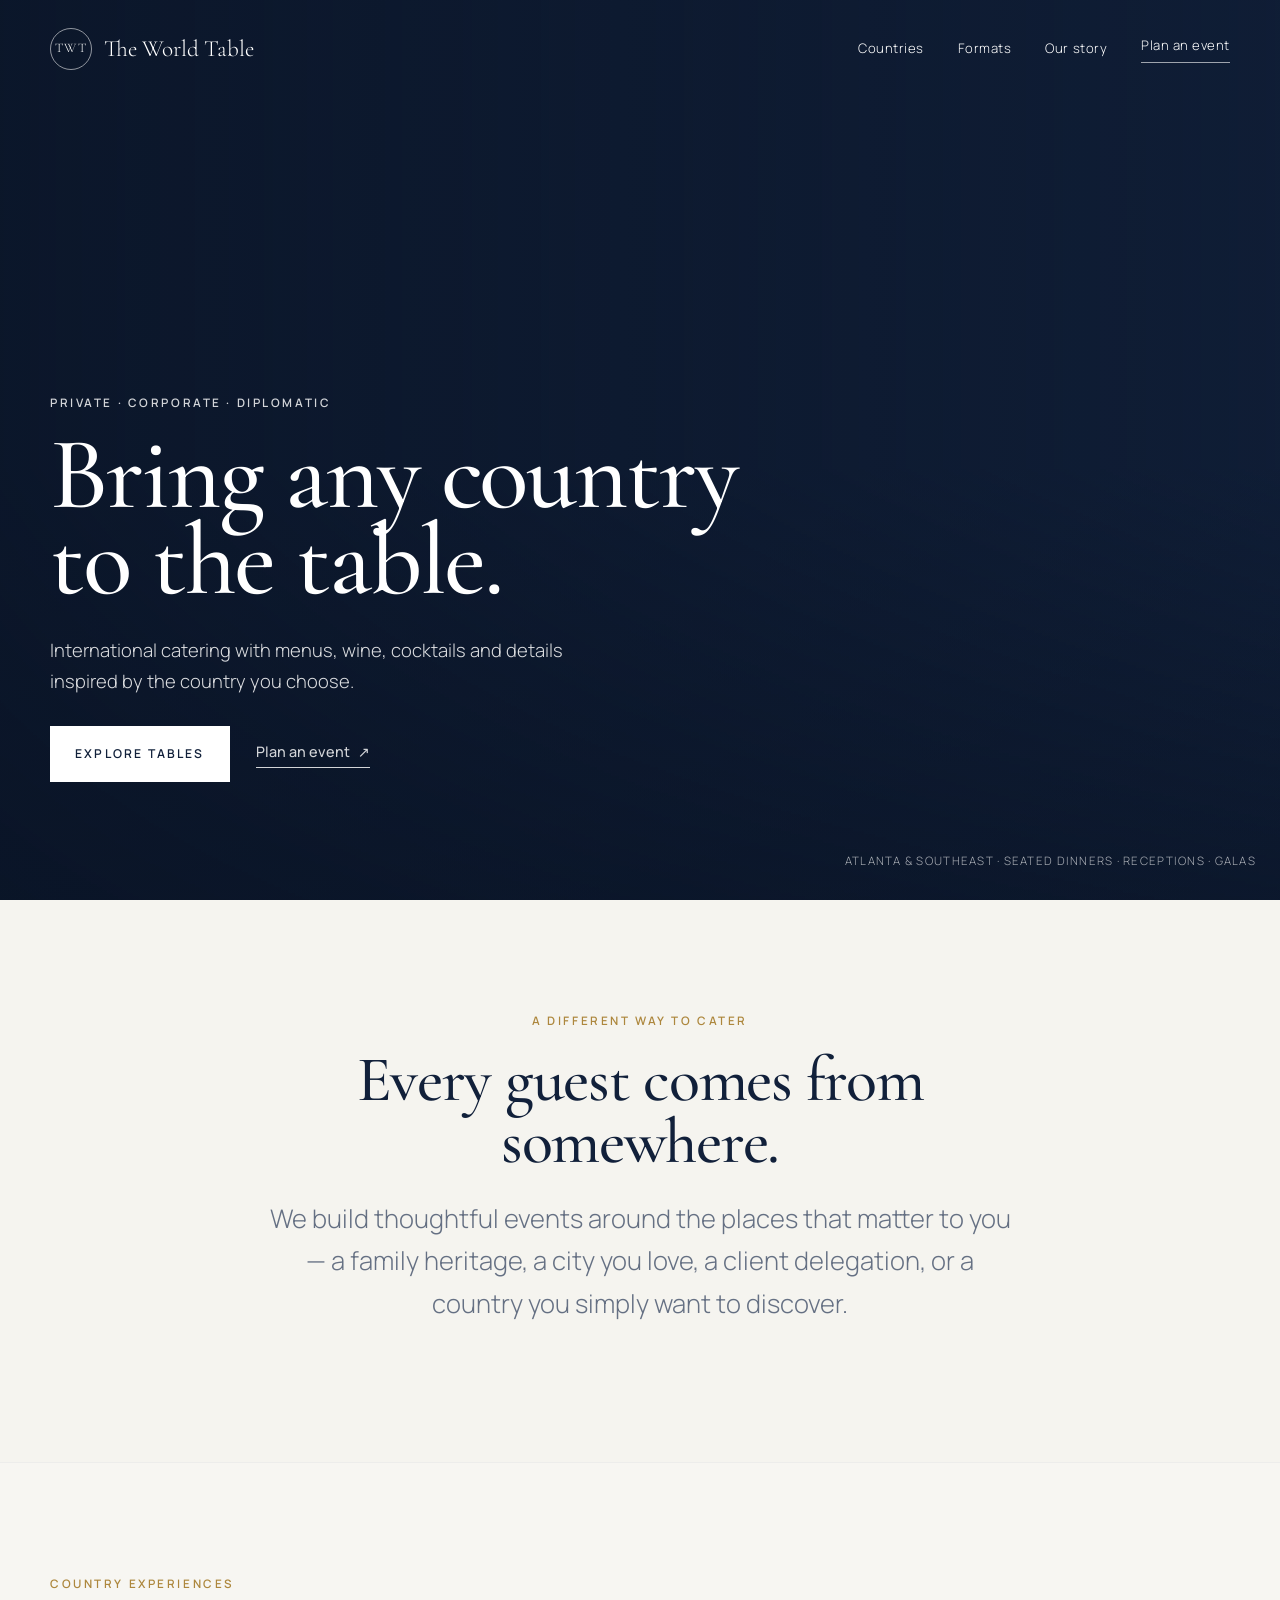
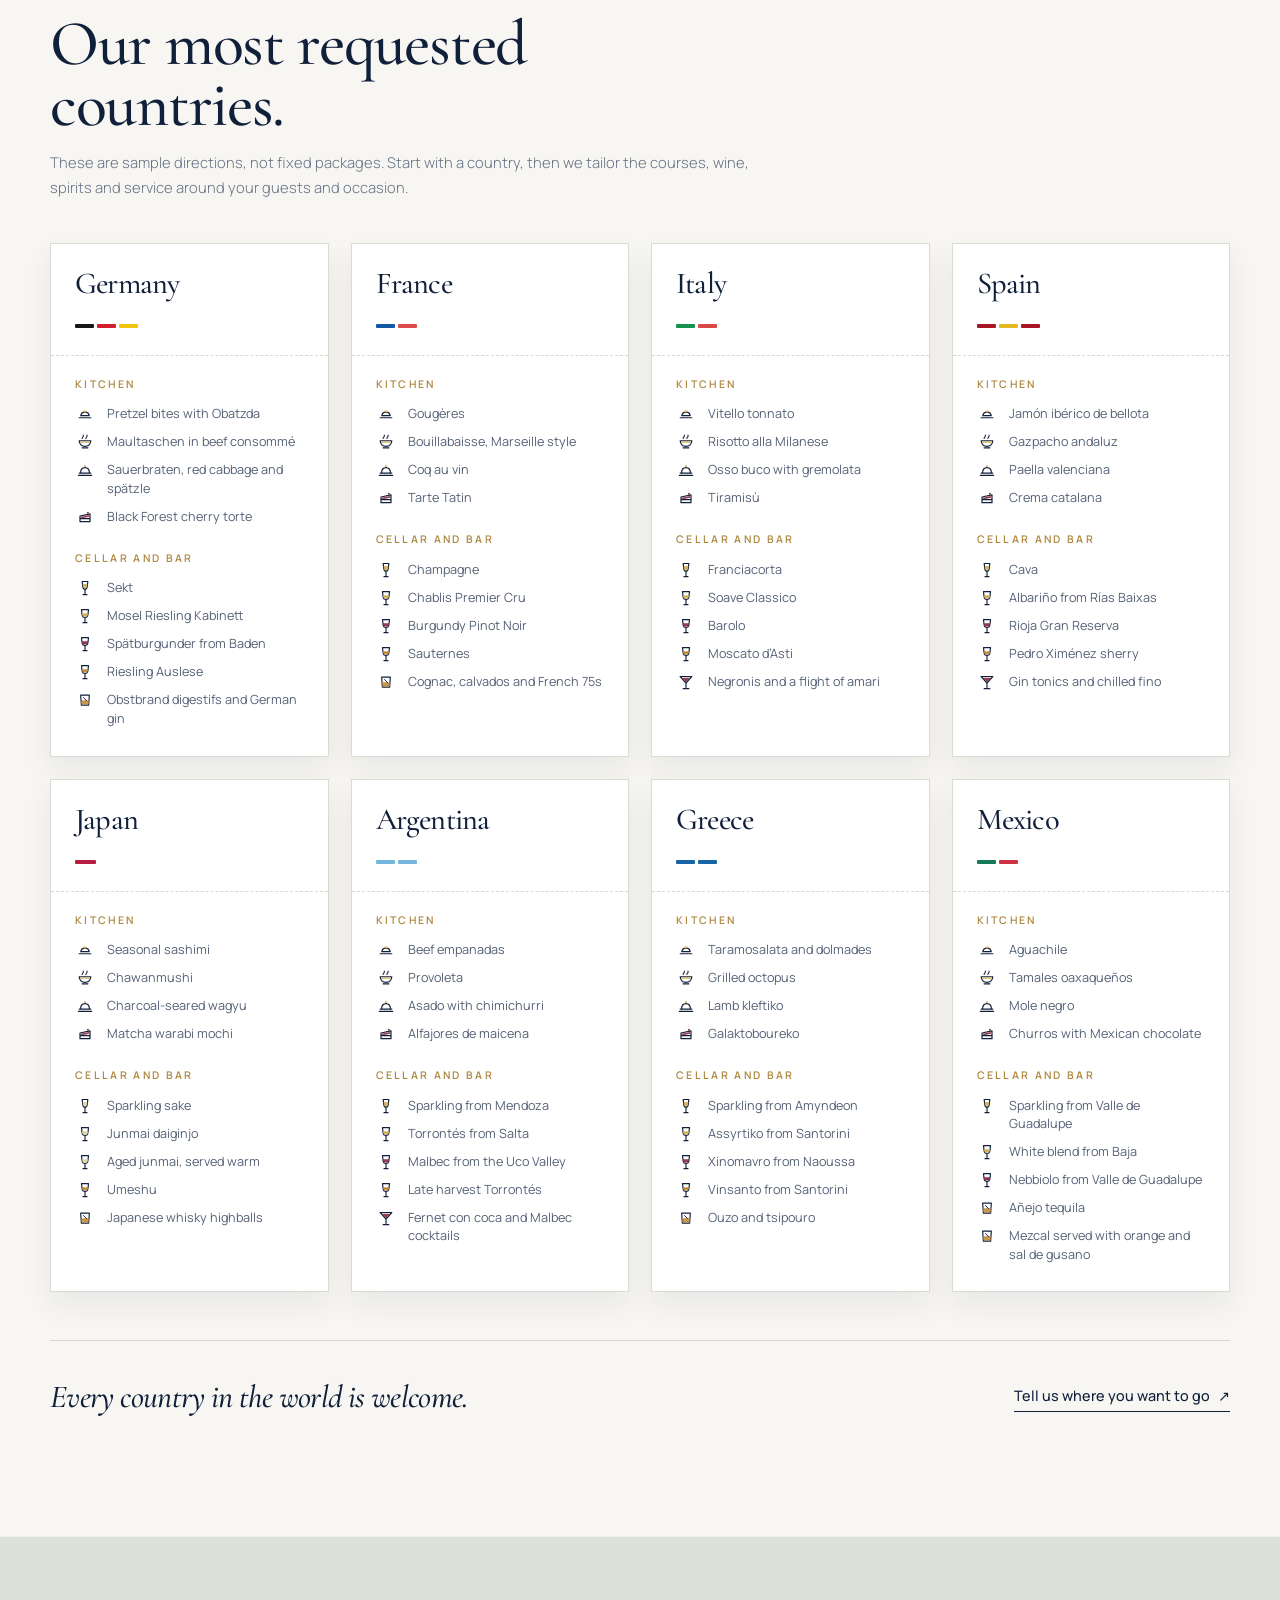
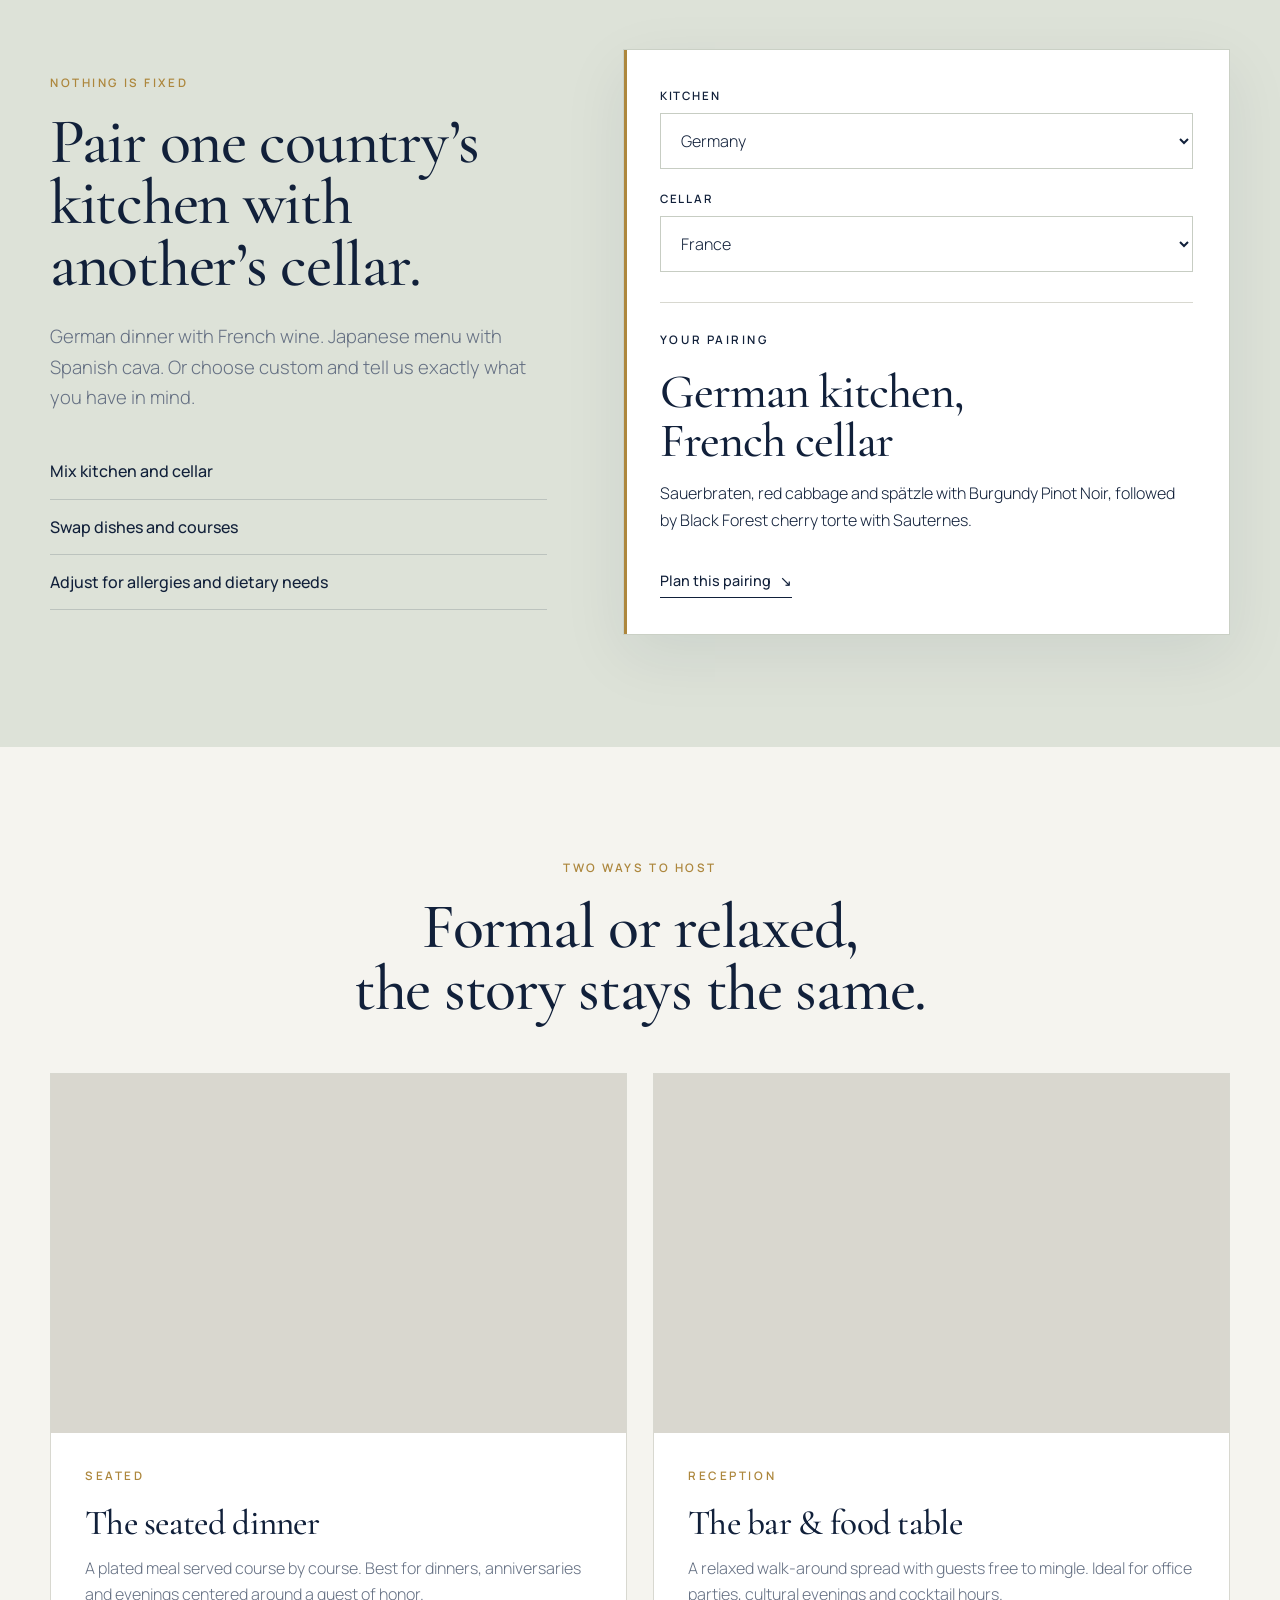
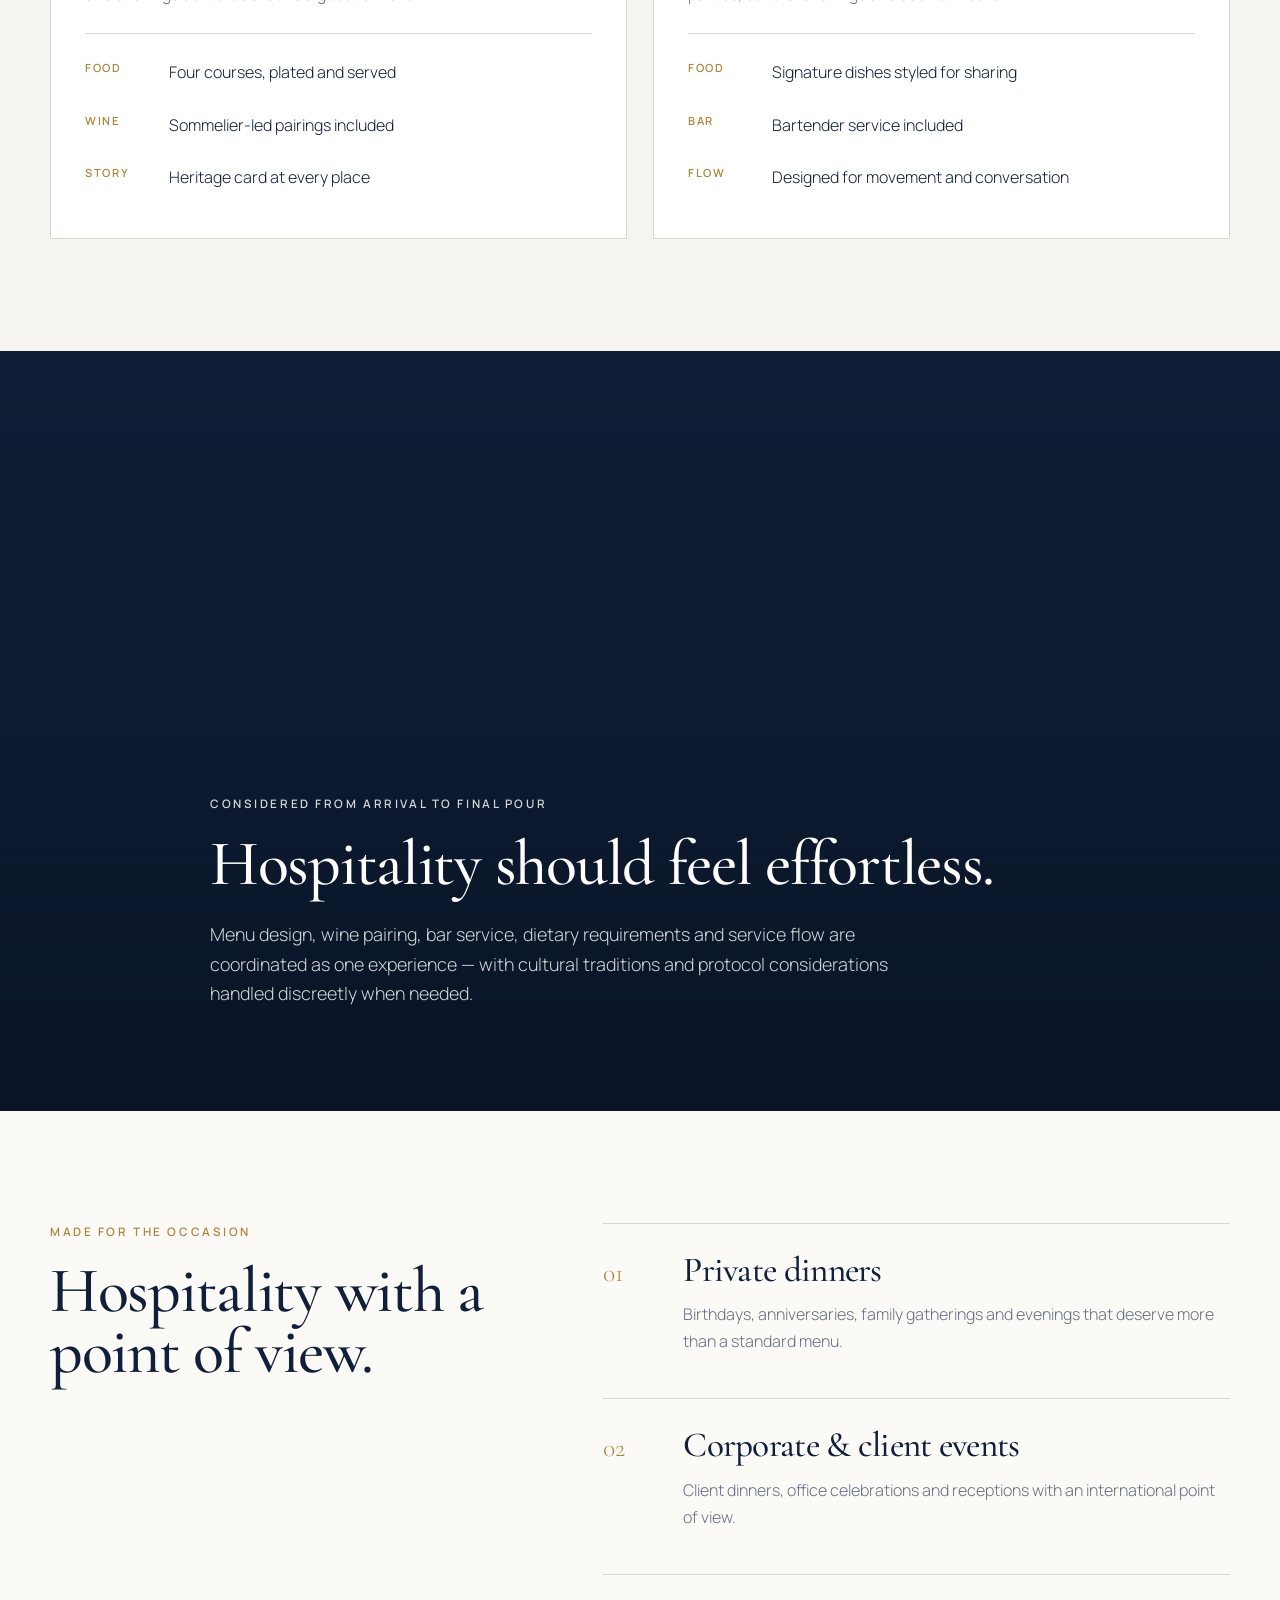
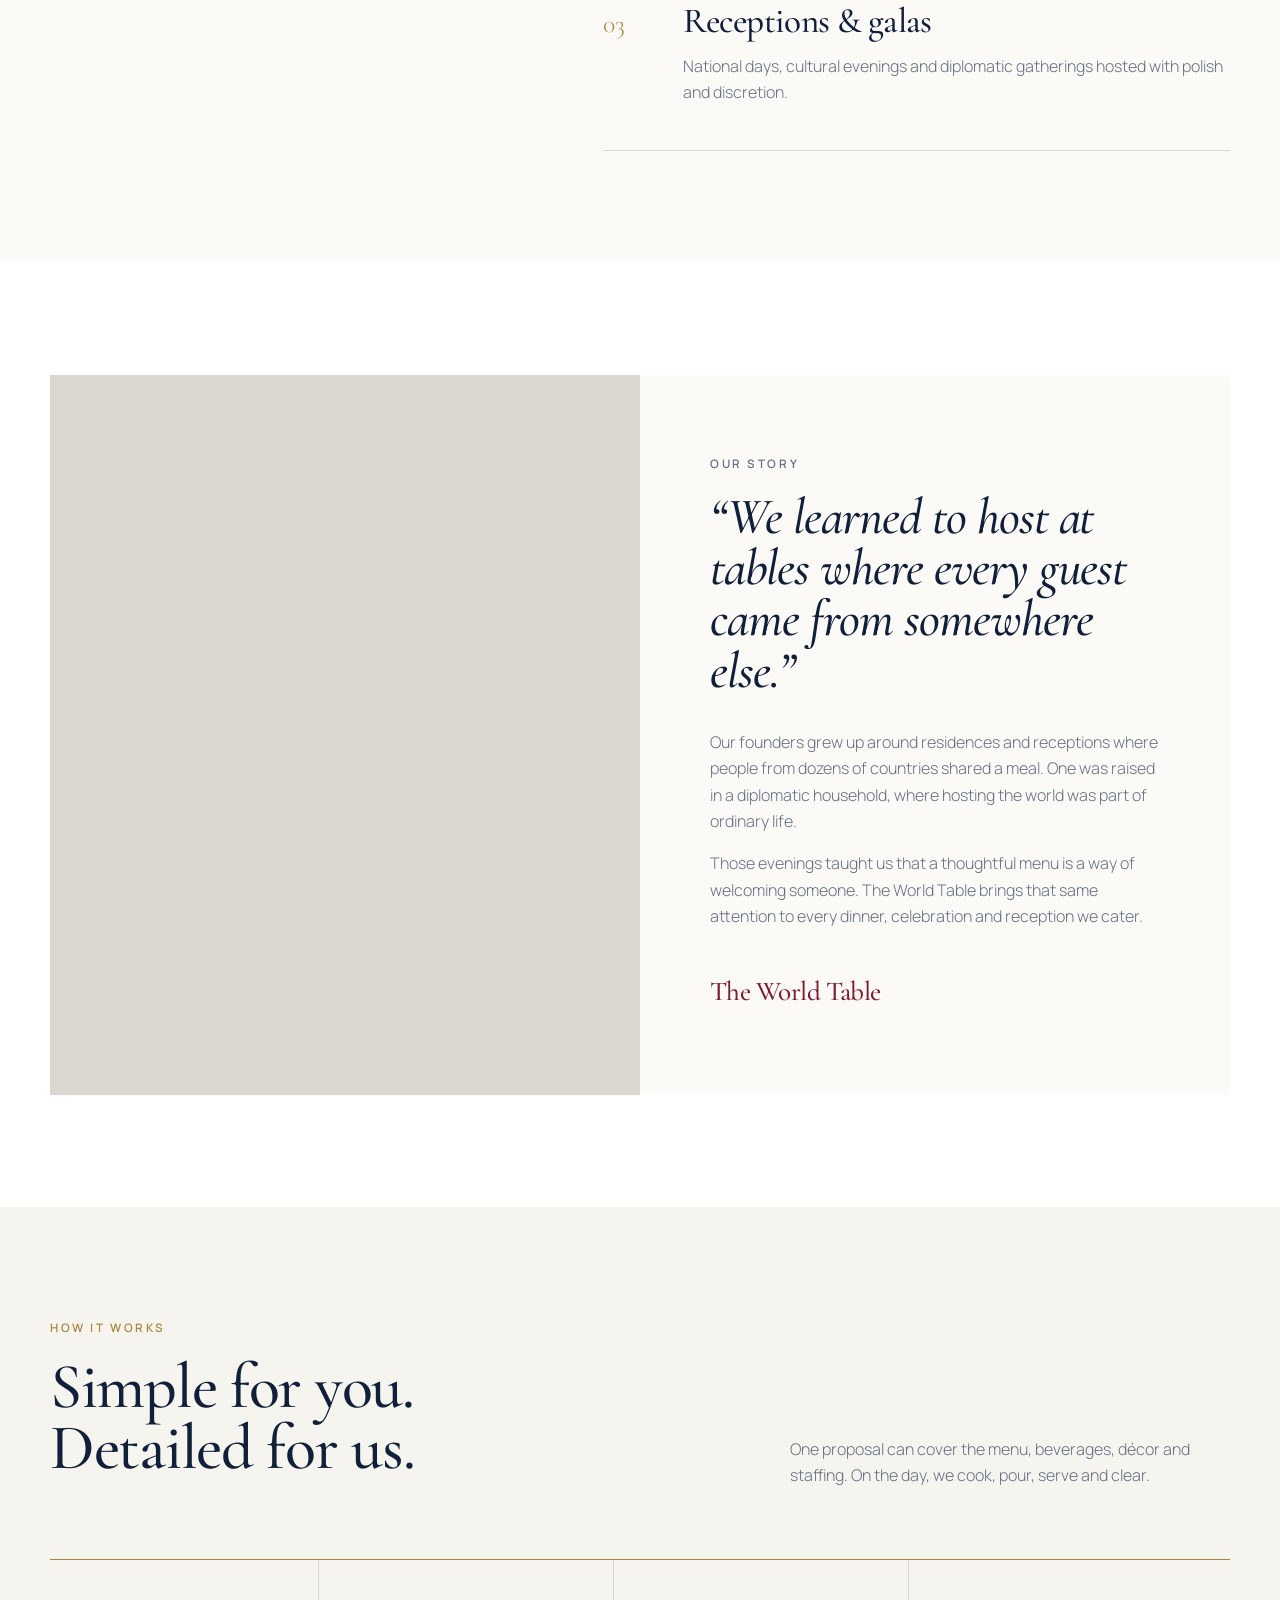
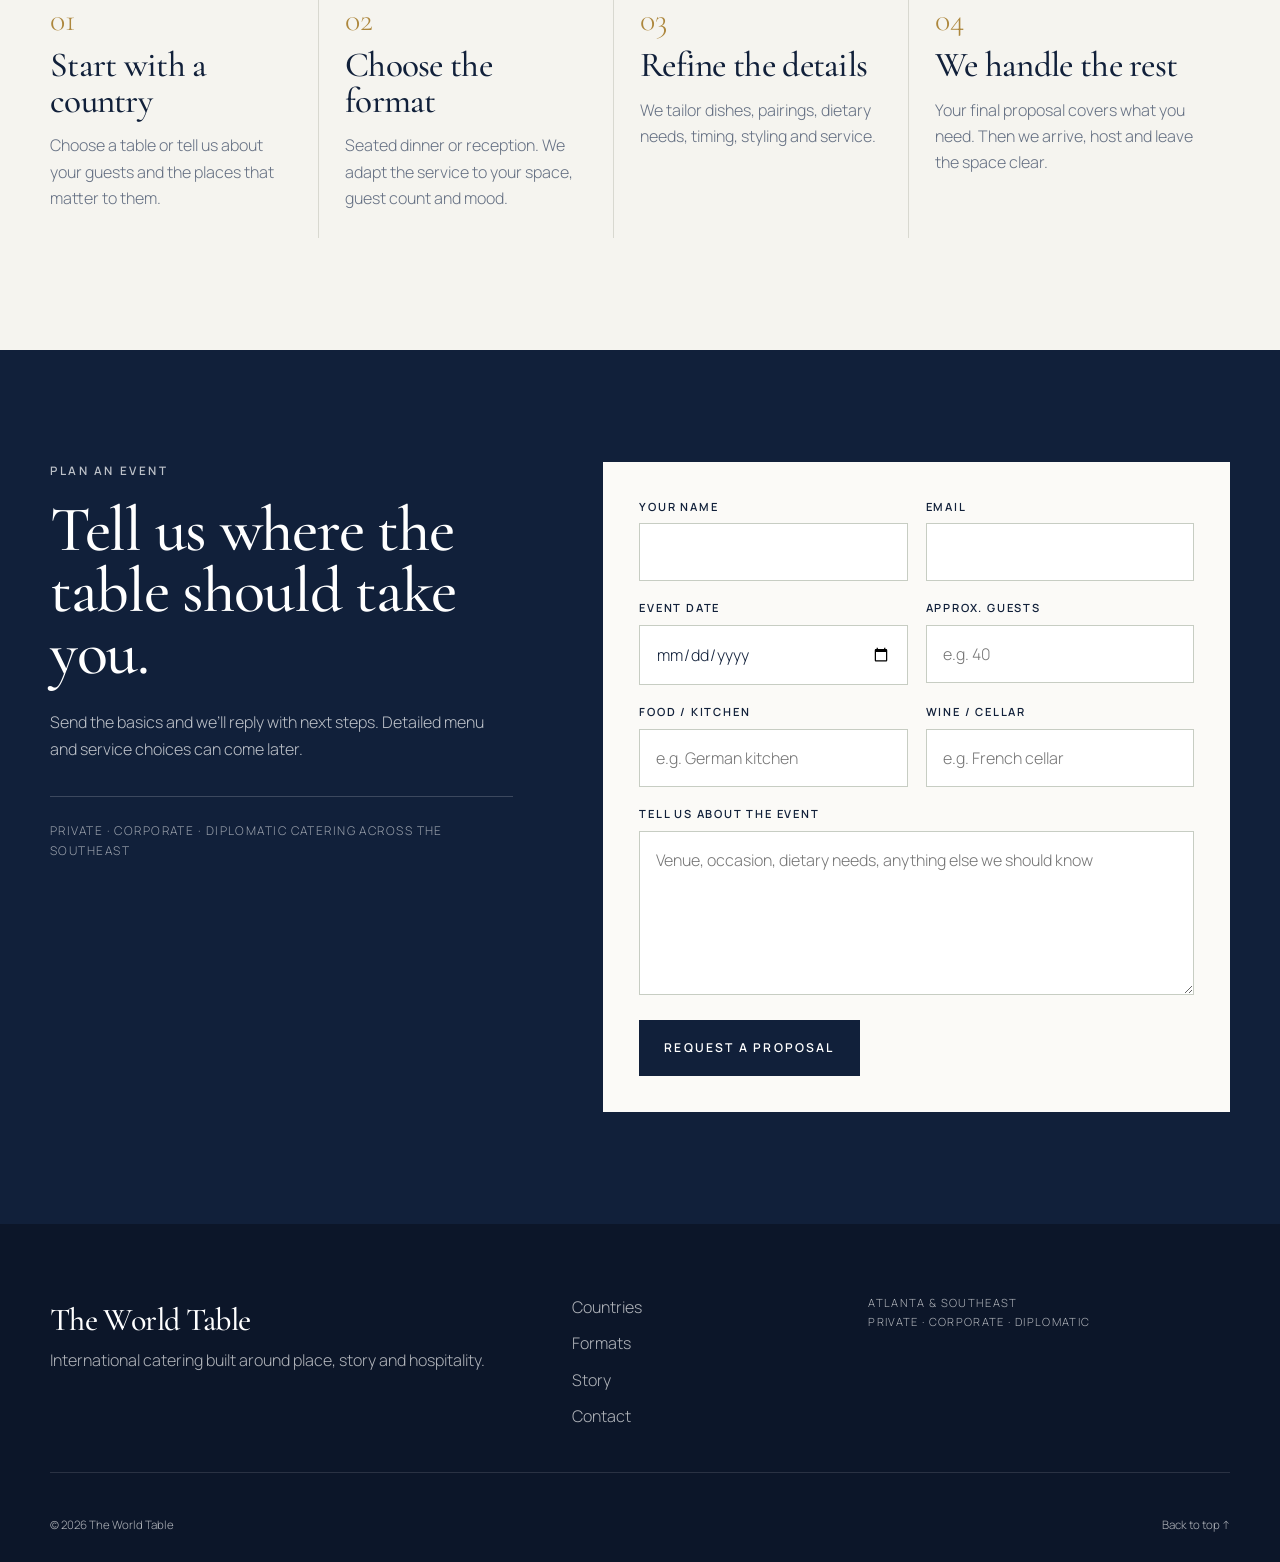
==== commit 88eb5c4a: "Add files via upload" ====
--- a/index.html
+++ b/index.html
@@ -5,11 +5,11 @@
   <meta name="viewport" content="width=device-width, initial-scale=1" />
   <meta name="description" content="The World Table — private, corporate and diplomatic catering inspired by countries around the world." />
   <title>The World Table — International Catering</title>
-  <!-- Build: v6 -->
+  <!-- Build: v7 -->
   <link rel="preconnect" href="https://fonts.googleapis.com">
   <link rel="preconnect" href="https://fonts.gstatic.com" crossorigin>
   <link href="https://fonts.googleapis.com/css2?family=Cormorant+Garamond:ital,wght@0,500;0,600;1,500&family=Manrope:wght@300;400;500;600&display=swap" rel="stylesheet">
-  <link rel="stylesheet" href="styles_v6.css" />
+  <link rel="stylesheet" href="styles_v7.css" />
 </head>
 <body>
 
@@ -72,7 +72,7 @@
       <div class="hero-overlay"></div>
       <div class="hero-content container">
         <p class="eyebrow light">Private · Corporate · Diplomatic</p>
-        <h1>Bring any country<br>to your table.</h1>
+        <h1>Bring any country<br>to the table.</h1>
         <p class="hero-copy">International catering with menus, wine, cocktails and details inspired by the country you choose.</p>
         <div class="hero-actions">
           <a class="btn btn-light" href="#experiences">Explore tables</a>
@@ -387,8 +387,8 @@
           <div class="contact-note">Private · Corporate · Diplomatic catering across the Southeast</div>
         </div>
 
-        <form class="inquiry-form" name="event-inquiry" method="POST" data-netlify="true">
-          <input type="hidden" name="form-name" value="event-inquiry" />
+        <!-- Add your EXISTING Formspree ID here. Do not change the recipient in your dashboard. -->
+        <form class="inquiry-form" id="inquiry-form" action="https://formspree.io/f/YOUR_FORM_ID" method="POST" aria-label="Event inquiry">
           <div class="form-grid two">
             <label><span>Your name</span><input type="text" name="name" required /></label>
             <label><span>Email</span><input type="email" name="email" required /></label>
@@ -402,8 +402,16 @@
             <label><span>Wine / cellar</span><input id="wine-input" type="text" name="wine" placeholder="e.g. French cellar" /></label>
           </div>
           <label><span>Tell us about the event</span><textarea id="details-input" name="details" rows="5" placeholder="Venue, occasion, dietary needs, anything else we should know"></textarea></label>
-          <button class="btn btn-dark" type="submit">Request a proposal</button>
+          <button class="btn btn-dark" type="submit" id="inquiry-submit">Request a proposal</button>
+          <p class="form-status" id="inquiry-error" role="alert" hidden></p>
         </form>
+        <div class="inquiry-success" id="inquiry-success" role="status" tabindex="-1" aria-live="polite" hidden>
+          <span class="success-kicker">THE WORLD TABLE</span>
+          <span class="success-rule" aria-hidden="true"></span>
+          <h3>Thank you for your inquiry.</h3>
+          <p>We’ve received your request and look forward to learning more about your occasion. We’ll be in touch shortly.</p>
+          <a class="success-return" href="#top">Return to the World Table <span aria-hidden="true">↗</span></a>
+        </div>
       </div>
     </section>
   </main>
@@ -417,6 +425,6 @@
     <div class="container footer-bottom"><span>© <span id="year"></span> The World Table</span><a href="#top">Back to top ↑</a></div>
   </footer>
 
-  <script src="script_v6.js"></script>
+  <script src="script_v7.js"></script>
 </body>
 </html>
--- a/styles_v7.css
+++ b/styles_v7.css
@@ -0,0 +1,781 @@
+/* The World Table — v6 */
+:root {
+  --navy: #11203a;
+  --navy-2: #172743;
+  --ivory: #f5f4ef;
+  --paper: #fbfaf7;
+  --sage: #dde2d8;
+  --gold: #ad873d;
+  --burgundy: #7b1d2b;
+  --ink-soft: #657083;
+  --line: #d8d8d0;
+  --white: #fff;
+  --shadow: 0 20px 60px rgba(17, 32, 58, .08);
+}
+
+* { box-sizing: border-box; }
+html { scroll-behavior: smooth; }
+body {
+  margin: 0;
+  background: var(--ivory);
+  color: var(--navy);
+  font-family: "Manrope", system-ui, sans-serif;
+  font-weight: 300;
+  line-height: 1.65;
+}
+a { color: inherit; text-decoration: none; }
+img { max-width: 100%; display: block; }
+button, input, textarea, select { font: inherit; }
+
+.container { width: min(1180px, calc(100% - 48px)); margin-inline: auto; }
+.narrow { width: min(850px, calc(100% - 48px)); }
+.section { padding: 112px 0; }
+.kicker, .eyebrow {
+  margin: 0 0 18px;
+  font-size: .73rem;
+  font-weight: 600;
+  letter-spacing: .22em;
+  text-transform: uppercase;
+}
+.kicker { color: var(--gold); }
+.light { color: rgba(255,255,255,.82); }
+
+h1, h2, h3, blockquote, .script, .signature, .footer-brand {
+  font-family: "Cormorant Garamond", Georgia, serif;
+  font-weight: 500;
+  letter-spacing: -.02em;
+}
+h1, h2, h3, p { margin-top: 0; }
+h1 { font-size: clamp(4rem, 8vw, 8rem); line-height: .84; color: white; margin-bottom: 32px; }
+h2 { font-size: clamp(3rem, 5vw, 5.2rem); line-height: .96; margin-bottom: 26px; }
+h3 { font-size: 2.2rem; line-height: 1.02; margin-bottom: 14px; }
+.lead { font-size: clamp(1.18rem, 2vw, 1.6rem); color: var(--ink-soft); max-width: 760px; }
+.lead-sm { font-size: 1.15rem; color: var(--ink-soft); }
+
+.site-header {
+  position: absolute;
+  top: 0; left: 0; right: 0;
+  z-index: 10;
+  display: flex;
+  align-items: center;
+  justify-content: space-between;
+  padding: 28px max(24px, calc((100vw - 1180px)/2));
+  color: white;
+}
+.brand { display: flex; align-items: center; gap: 12px; }
+.brand-mark {
+  display: grid; place-items: center;
+  width: 42px; height: 42px;
+  border: 1px solid rgba(255,255,255,.55);
+  border-radius: 50%;
+  font-family: "Cormorant Garamond", serif;
+  font-size: .82rem;
+  letter-spacing: .08em;
+}
+.brand-name { font-family: "Cormorant Garamond", serif; font-size: 1.45rem; }
+.site-nav { display: flex; align-items: center; gap: 34px; font-size: .82rem; letter-spacing: .04em; }
+.nav-cta { border-bottom: 1px solid rgba(255,255,255,.6); padding-bottom: 5px; }
+.menu-toggle { display: none; background: none; border: 0; color: white; }
+.menu-toggle span { display: block; width: 28px; height: 1px; margin: 7px 0; background: currentColor; }
+
+.hero {
+  min-height: 100svh;
+  position: relative;
+  overflow: hidden;
+  display: flex;
+  align-items: flex-end;
+  background: var(--navy);
+}
+.hero-media {
+  position: absolute; inset: 0;
+  background-image: url('https://images.unsplash.com/photo-1414235077428-338989a2e8c0?auto=format&fit=crop&w=2200&q=88');
+  background-size: cover;
+  background-position: center;
+  transform: scale(1.02);
+}
+.hero-overlay {
+  position: absolute; inset: 0;
+  background: linear-gradient(90deg, rgba(10,20,38,.78) 0%, rgba(10,20,38,.5) 48%, rgba(10,20,38,.22) 100%), linear-gradient(0deg, rgba(10,20,38,.58) 0%, transparent 48%);
+}
+.hero-content { position: relative; z-index: 2; padding-bottom: 118px; }
+.hero-copy { color: rgba(255,255,255,.85); max-width: 560px; font-size: 1.15rem; margin-bottom: 30px; }
+.hero-actions { display: flex; gap: 26px; align-items: center; }
+.btn {
+  display: inline-flex; justify-content: center; align-items: center;
+  padding: 17px 24px;
+  border: 1px solid transparent;
+  font-size: .76rem;
+  font-weight: 600;
+  letter-spacing: .18em;
+  text-transform: uppercase;
+  cursor: pointer;
+}
+.btn-light { background: white; color: var(--navy); }
+.btn-dark { background: var(--navy); color: white; border-color: var(--navy); }
+.text-link { display: inline-flex; gap: 8px; align-items: center; font-size: .9rem; font-weight: 500; border-bottom: 1px solid currentColor; padding-bottom: 3px; }
+.hero-foot {
+  position: absolute; z-index: 2; right: 24px; bottom: 30px;
+  color: rgba(255,255,255,.65); font-size: .72rem; letter-spacing: .11em; text-transform: uppercase;
+}
+
+.intro { text-align: center; }
+.intro .lead { margin-inline: auto; }
+
+.section-heading { margin-bottom: 54px; }
+.split-heading { display: grid; grid-template-columns: 1.1fr .9fr; gap: 70px; align-items: end; }
+.split-heading > p { color: var(--ink-soft); max-width: 440px; justify-self: end; }
+.center-heading { text-align: center; }
+
+.experiences { background: var(--paper); }
+.experience-grid { display: grid; grid-template-columns: repeat(3, 1fr); gap: 22px; }
+.experience-card { background: white; border: 1px solid var(--line); box-shadow: var(--shadow); overflow: hidden; }
+.card-image { aspect-ratio: 4 / 5; background-size: cover; background-position: center; }
+.card-image.germany { background-image: url('https://images.unsplash.com/photo-1547592180-85f173990554?auto=format&fit=crop&w=1200&q=82'); }
+.card-image.japan { background-image: url('https://images.unsplash.com/photo-1579871494447-9811cf80d66c?auto=format&fit=crop&w=1200&q=82'); }
+.card-image.mexico { background-image: url('https://images.unsplash.com/photo-1565299585323-38d6b0865b47?auto=format&fit=crop&w=1200&q=82'); }
+.card-body { padding: 28px; }
+.card-topline { display: flex; justify-content: space-between; color: var(--gold); font-size: .7rem; letter-spacing: .16em; text-transform: uppercase; }
+.card-body p { color: var(--ink-soft); }
+.card-meta { display: flex; gap: 14px; flex-wrap: wrap; padding-top: 18px; border-top: 1px solid var(--line); color: var(--navy); font-size: .73rem; text-transform: uppercase; letter-spacing: .1em; }
+.all-countries { display: flex; justify-content: space-between; align-items: center; margin-top: 52px; padding-top: 34px; border-top: 1px solid var(--line); }
+.script { font-size: 2rem; font-style: italic; margin: 0; }
+
+.pairing { background: var(--sage); }
+.pairing-layout { display: grid; grid-template-columns: .9fr 1.1fr; gap: 76px; align-items: center; }
+.check-list { list-style: none; padding: 0; margin: 32px 0 0; }
+.check-list li { padding: 14px 0; border-bottom: 1px solid rgba(17,32,58,.16); font-weight: 500; }
+.pairing-card { background: white; padding: 36px; border: 1px solid #cad0c5; box-shadow: var(--shadow); }
+.selector-row { margin-bottom: 20px; }
+.selector-row label { display: block; margin-bottom: 8px; font-size: .72rem; font-weight: 600; letter-spacing: .16em; text-transform: uppercase; }
+select, input, textarea { width: 100%; border: 1px solid #c7cdc3; background: white; color: var(--navy); padding: 15px 16px; border-radius: 0; outline: none; }
+select:focus, input:focus, textarea:focus { border-color: var(--gold); }
+.pairing-result { margin-top: 30px; padding-top: 28px; border-top: 1px solid var(--line); }
+.pairing-result h3 { font-size: 3rem; }
+.pairing-result p:last-child { color: var(--ink-soft); }
+.pairing-plan-btn {
+  margin-top: 20px;
+  padding: 0 0 4px;
+  border: 0;
+  border-bottom: 1px solid currentColor;
+  background: transparent;
+  color: var(--navy);
+  font: inherit;
+  font-size: .9rem;
+  font-weight: 500;
+  cursor: pointer;
+}
+.pairing-plan-btn span { margin-left: 6px; }
+.pairing-plan-btn:hover { color: var(--gold); }
+input.prefilled {
+  border-color: var(--gold);
+  box-shadow: 0 0 0 3px rgba(173, 135, 61, .12);
+  transition: border-color .2s ease, box-shadow .2s ease;
+}
+
+
+.format-grid { display: grid; grid-template-columns: 1fr 1fr; gap: 26px; }
+.format-card { background: white; border: 1px solid var(--line); }
+.format-photo { aspect-ratio: 16 / 10; background-size: cover; background-position: center; }
+.format-card.seated .format-photo { background-image: url('https://images.unsplash.com/photo-1515003197210-e0cd71810b5f?auto=format&fit=crop&w=1500&q=85'); }
+.format-card.reception .format-photo { background-image: url('https://images.unsplash.com/photo-1550966871-3ed3cdb5ed0c?auto=format&fit=crop&w=1500&q=85'); }
+.format-content { padding: 34px; }
+.format-content > p { color: var(--ink-soft); }
+.format-content .eyebrow { color: var(--gold); }
+dl { margin: 26px 0 0; padding-top: 12px; border-top: 1px solid var(--line); }
+dl div { display: grid; grid-template-columns: 72px 1fr; gap: 12px; padding: 13px 0; }
+dt { color: var(--gold); font-size: .7rem; font-weight: 600; letter-spacing: .15em; text-transform: uppercase; }
+dd { margin: 0; }
+
+.occasions { background: var(--paper); }
+.occasions-layout { display: grid; grid-template-columns: .85fr 1.15fr; gap: 90px; }
+.occasion-list article { display: grid; grid-template-columns: 52px 1fr; gap: 28px; padding: 28px 0; border-top: 1px solid var(--line); }
+.occasion-list article:last-child { border-bottom: 1px solid var(--line); }
+.occasion-list article > span { color: var(--gold); font-family: "Cormorant Garamond", serif; font-size: 1.6rem; }
+.occasion-list p { color: var(--ink-soft); }
+
+.story { background: white; }
+.story-layout { display: grid; grid-template-columns: 1fr 1fr; min-height: 720px; }
+.story-image { background-image: url('https://images.unsplash.com/photo-1519167758481-83f550bb49b3?auto=format&fit=crop&w=1600&q=86'); background-size: cover; background-position: center; }
+.story-copy { padding: 70px; display: flex; flex-direction: column; justify-content: center; background: var(--paper); }
+blockquote { margin: 0 0 32px; font-size: clamp(2.7rem, 4vw, 4.3rem); line-height: 1; font-style: italic; }
+.story-copy p { color: var(--ink-soft); }
+.signature { font-size: 1.7rem; margin-top: 24px; color: var(--burgundy); }
+
+.process-grid { display: grid; grid-template-columns: repeat(4, 1fr); gap: 0; border-top: 1px solid var(--gold); }
+.process-grid article { padding: 34px 26px 10px 0; border-right: 1px solid var(--line); margin-right: 26px; }
+.process-grid article:last-child { border-right: 0; margin-right: 0; }
+.process-grid span { color: var(--gold); font-family: "Cormorant Garamond", serif; font-size: 2rem; }
+.process-grid p { color: var(--ink-soft); }
+
+.inquire { background: var(--navy); color: white; }
+.inquire-layout { display: grid; grid-template-columns: .85fr 1.15fr; gap: 90px; align-items: start; }
+.inquire h2 { color: white; }
+.inquire-copy > p { color: rgba(255,255,255,.72); }
+.contact-note { margin-top: 34px; padding-top: 24px; border-top: 1px solid rgba(255,255,255,.18); color: rgba(255,255,255,.58); font-size: .75rem; letter-spacing: .12em; text-transform: uppercase; }
+.inquiry-form { background: var(--paper); color: var(--navy); padding: 36px; }
+.form-grid.two { display: grid; grid-template-columns: 1fr 1fr; gap: 18px; }
+.inquiry-form label { display: block; margin-bottom: 18px; }
+.inquiry-form label span { display: block; margin-bottom: 7px; font-size: .7rem; font-weight: 600; letter-spacing: .16em; text-transform: uppercase; }
+textarea { resize: vertical; }
+
+.site-footer { background: #0c1629; color: rgba(255,255,255,.68); padding: 70px 0 28px; }
+.footer-grid { display: grid; grid-template-columns: 1fr .5fr .8fr; gap: 70px; }
+.footer-brand { color: white; font-size: 2rem; }
+.footer-links { display: grid; gap: 10px; }
+.footer-note { text-transform: uppercase; letter-spacing: .12em; font-size: .7rem; }
+.footer-bottom { display: flex; justify-content: space-between; padding-top: 42px; margin-top: 42px; border-top: 1px solid rgba(255,255,255,.12); font-size: .72rem; }
+
+@media (max-width: 920px) {
+  .section { padding: 86px 0; }
+  .site-nav {
+    position: fixed; inset: 0; background: var(--navy); z-index: -1;
+    display: flex; flex-direction: column; justify-content: center; align-items: center;
+    font-size: 1.2rem; opacity: 0; pointer-events: none; transition: .25s ease;
+  }
+  .site-nav.open { opacity: 1; pointer-events: auto; z-index: 20; }
+  .menu-toggle { display: block; position: relative; z-index: 21; }
+  .brand { position: relative; z-index: 21; }
+  .split-heading, .pairing-layout, .occasions-layout, .inquire-layout { grid-template-columns: 1fr; gap: 36px; }
+  .split-heading > p { justify-self: start; }
+  .experience-grid { grid-template-columns: 1fr 1fr; }
+  .experience-card:last-child { grid-column: 1 / -1; display: grid; grid-template-columns: 1fr 1fr; }
+  .format-grid, .story-layout { grid-template-columns: 1fr; }
+  .story-image { min-height: 520px; }
+  .process-grid { grid-template-columns: 1fr 1fr; }
+  .process-grid article:nth-child(2) { border-right: 0; }
+  .footer-grid { grid-template-columns: 1fr 1fr; }
+  .footer-note { grid-column: 1 / -1; }
+}
+
+@media (max-width: 640px) {
+  .container, .narrow { width: min(100% - 38px, 1180px); }
+  .section { padding: 68px 0; }
+  body { line-height: 1.58; }
+  h1 { font-size: clamp(4.15rem, 19vw, 5.75rem); line-height: .84; margin-bottom: 30px; max-width: 330px; }
+  h2 { font-size: clamp(3.1rem, 14vw, 4.6rem); }
+  h3 { font-size: 2rem; }
+  .site-header { padding: 22px 20px; }
+  .brand-name { display: none; }
+  .brand-mark { width: 42px; height: 42px; font-size: .78rem; }
+  .menu-toggle span { width: 26px; margin: 6px 0; }
+  .hero-content { padding-bottom: 92px; }
+  .hero-content .eyebrow { position: absolute; top: -70px; left: 0; margin: 0; font-size: .66rem; letter-spacing: .20em; white-space: nowrap; }
+  .hero-copy { max-width: 350px; font-size: 1rem; line-height: 1.55; margin-bottom: 28px; }
+  .hero-foot { display: block; right: auto; left: 20px; bottom: 24px; font-size: .58rem; letter-spacing: .09em; }
+  .hero-actions { flex-direction: column; align-items: flex-start; gap: 16px; }
+  .hero-actions .btn { padding: 15px 20px; }
+  .experience-grid { grid-template-columns: 1fr; }
+  .experience-card:last-child { grid-column: auto; display: block; }
+  .card-image { aspect-ratio: 4 / 3; }
+  .all-countries { display: block; }
+  .all-countries .text-link { margin-top: 14px; }
+  .pairing-card { padding: 24px; }
+  .pairing-result h3 { font-size: 2.6rem; }
+  .format-content { padding: 26px; }
+  .story-image { min-height: 390px; }
+  .story-copy { padding: 42px 26px; }
+  blockquote { font-size: 3.1rem; }
+  .process-grid { grid-template-columns: 1fr; }
+  .process-grid article { border-right: 0; border-bottom: 1px solid var(--line); margin-right: 0; padding: 26px 0; }
+  .form-grid.two { grid-template-columns: 1fr; gap: 0; }
+  .inquiry-form { padding: 26px; }
+  .footer-grid { grid-template-columns: 1fr; gap: 28px; }
+  .footer-note { grid-column: auto; }
+  .footer-bottom { display: block; }
+  .footer-bottom a { display: inline-block; margin-top: 10px; }
+}
+
+@media (max-width: 390px) {
+  .hero-content { padding-bottom: 88px; }
+  .hero-content .eyebrow { font-size: .58rem; letter-spacing: .16em; }
+  h1 { font-size: clamp(3.9rem, 18.5vw, 5.1rem); max-width: 300px; }
+  .hero-copy { max-width: 320px; }
+}
+
+
+/* --- Premium motion & depth layer --- */
+.hero-media {
+  will-change: transform;
+  animation: hero-breathe 18s ease-in-out infinite alternate;
+}
+@keyframes hero-breathe {
+  from { transform: scale(1.02); }
+  to { transform: scale(1.085); }
+}
+
+.site-header,
+.hero-content > *,
+.hero-foot {
+  opacity: 0;
+  transform: translateY(14px);
+}
+body.is-ready .site-header {
+  animation: hero-enter .9s cubic-bezier(.2,.7,.2,1) .08s forwards;
+}
+body.is-ready .hero-content > .eyebrow { animation: hero-enter .85s cubic-bezier(.2,.7,.2,1) .22s forwards; }
+body.is-ready .hero-content > h1 { animation: hero-enter 1.05s cubic-bezier(.2,.7,.2,1) .34s forwards; }
+body.is-ready .hero-content > .hero-copy { animation: hero-enter .95s cubic-bezier(.2,.7,.2,1) .52s forwards; }
+body.is-ready .hero-content > .hero-actions { animation: hero-enter .95s cubic-bezier(.2,.7,.2,1) .66s forwards; }
+body.is-ready .hero-foot { animation: hero-enter .9s cubic-bezier(.2,.7,.2,1) .82s forwards; }
+@keyframes hero-enter {
+  to { opacity: 1; transform: translateY(0); }
+}
+
+/* Scroll reveals are intentionally quiet: distance is small and timing is slow. */
+.reveal-item {
+  opacity: 0;
+  transform: translateY(24px);
+  transition: opacity .9s cubic-bezier(.2,.7,.2,1), transform .9s cubic-bezier(.2,.7,.2,1);
+}
+.reveal-item.reveal-left { transform: translateX(-26px); }
+.reveal-item.reveal-right { transform: translateX(26px); }
+.reveal-item.is-visible { opacity: 1; transform: translate(0,0); }
+.reveal-delay-1 { transition-delay: .08s; }
+.reveal-delay-2 { transition-delay: .16s; }
+.reveal-delay-3 { transition-delay: .24s; }
+
+.experience-card,
+.format-card,
+.pairing-card {
+  transition: transform .65s cubic-bezier(.2,.7,.2,1), box-shadow .65s ease, border-color .4s ease;
+}
+.experience-card:hover,
+.format-card:hover {
+  transform: translateY(-7px);
+  box-shadow: 0 28px 70px rgba(17,32,58,.13);
+  border-color: rgba(173,135,61,.38);
+}
+.card-image,
+.format-photo,
+.story-image {
+  overflow: hidden;
+  transition: transform 1.1s cubic-bezier(.2,.7,.2,1), filter .8s ease;
+}
+.experience-card:hover .card-image,
+.format-card:hover .format-photo {
+  transform: scale(1.035);
+}
+.card-body { position: relative; }
+.card-body::before {
+  content: "";
+  position: absolute;
+  left: 28px;
+  top: 0;
+  width: 0;
+  height: 1px;
+  background: var(--gold);
+  transition: width .6s cubic-bezier(.2,.7,.2,1);
+}
+.experience-card:hover .card-body::before { width: 64px; }
+.card-explore {
+  margin-top: 21px;
+  padding: 0 0 3px;
+  border: 0;
+  border-bottom: 1px solid transparent;
+  background: transparent;
+  color: var(--navy);
+  font: inherit;
+  font-size: .78rem;
+  font-weight: 500;
+  cursor: pointer;
+  opacity: .72;
+  transition: opacity .25s ease, color .25s ease, border-color .25s ease;
+}
+.card-explore span { display: inline-block; margin-left: 5px; transition: transform .3s ease; }
+.card-explore:hover { opacity: 1; color: var(--gold); border-color: currentColor; }
+.card-explore:hover span { transform: translate(3px,-3px); }
+
+.btn,
+.text-link,
+.pairing-plan-btn { transition: transform .3s ease, color .3s ease, background-color .3s ease, border-color .3s ease; }
+.btn:hover { transform: translateY(-2px); }
+.text-link span,
+.pairing-plan-btn span { display: inline-block; transition: transform .3s ease; }
+.text-link:hover span { transform: translate(3px,-3px); }
+.pairing-plan-btn:hover span { transform: translate(3px,3px); }
+
+.pairing-card { position: relative; overflow: hidden; }
+.pairing-card::after {
+  content: "";
+  position: absolute;
+  inset: 0 auto 0 0;
+  width: 3px;
+  background: var(--gold);
+  transform: scaleY(0);
+  transform-origin: bottom;
+  transition: transform .65s cubic-bezier(.2,.7,.2,1);
+}
+.pairing-card.pairing-active::after { transform: scaleY(1); }
+.pairing-result { transition: opacity .35s ease, transform .35s ease; }
+.pairing-result.is-changing { opacity: .15; transform: translateY(8px); }
+.selector-row select { cursor: pointer; transition: border-color .25s ease, box-shadow .25s ease, background-color .25s ease; }
+.selector-row select:hover { border-color: rgba(173,135,61,.65); }
+.selector-row select:focus { box-shadow: 0 0 0 4px rgba(173,135,61,.09); }
+
+.atmosphere {
+  min-height: min(760px, 88svh);
+  position: relative;
+  display: flex;
+  align-items: flex-end;
+  overflow: hidden;
+  background: var(--navy);
+  color: white;
+}
+.atmosphere-media {
+  position: absolute;
+  inset: -6%;
+  background-image: url('https://images.unsplash.com/photo-1519167758481-83f550bb49b3?auto=format&fit=crop&w=2200&q=88');
+  background-size: cover;
+  background-position: center;
+  transform: scale(1.04);
+  will-change: transform;
+}
+.atmosphere-overlay {
+  position: absolute;
+  inset: 0;
+  background: linear-gradient(0deg, rgba(8,18,34,.86) 0%, rgba(8,18,34,.36) 54%, rgba(8,18,34,.12) 100%);
+}
+.atmosphere-content {
+  position: relative;
+  z-index: 2;
+  padding-bottom: 84px;
+  max-width: 860px;
+}
+.atmosphere h2 { color: white; max-width: 800px; }
+.atmosphere-content > p:last-child {
+  max-width: 720px;
+  color: rgba(255,255,255,.82);
+  font-size: 1.12rem;
+}
+
+/* Give large photography slightly more depth without making the page feel busy. */
+.story-image,
+.format-photo,
+.card-image { background-color: #d9d7cf; }
+
+@media (max-width: 920px) {
+  .experience-card:hover,
+  .format-card:hover { transform: none; box-shadow: var(--shadow); }
+  .experience-card:hover .card-image,
+  .format-card:hover .format-photo { transform: none; }
+  .atmosphere { min-height: 72svh; }
+}
+
+@media (max-width: 640px) {
+  .atmosphere { min-height: 68svh; }
+  .atmosphere-content { padding-bottom: 56px; }
+  .atmosphere-content > p:last-child { font-size: 1rem; }
+  .card-explore { opacity: 1; }
+  .reveal-item,
+  .reveal-item.reveal-left,
+  .reveal-item.reveal-right { transform: translateY(18px); }
+}
+
+@media (prefers-reduced-motion: reduce) {
+  html { scroll-behavior: auto; }
+  *, *::before, *::after {
+    animation-duration: .01ms !important;
+    animation-iteration-count: 1 !important;
+    transition-duration: .01ms !important;
+    scroll-behavior: auto !important;
+  }
+  .site-header,
+  .hero-content > *,
+  .hero-foot,
+  .reveal-item { opacity: 1 !important; transform: none !important; }
+}
+
+/* --- v6 country menu showcase: compact printed-menu cards --- */
+.icon-sprite {
+  position: absolute;
+  width: 0;
+  height: 0;
+  overflow: hidden;
+}
+
+.country-showcase {
+  background: #f7f6f2;
+  border-top: 1px solid rgba(17,32,58,.04);
+  border-bottom: 1px solid rgba(17,32,58,.04);
+}
+
+.country-menu-heading {
+  display: block;
+  margin-bottom: 42px;
+}
+
+.country-menu-heading > div {
+  max-width: 720px;
+}
+
+.country-menu-heading h2 {
+  margin: 0 0 14px;
+  max-width: 900px;
+}
+
+.country-menu-intro {
+  max-width: 710px;
+  margin: 0;
+  color: var(--ink-soft);
+  font-size: .92rem;
+  line-height: 1.75;
+}
+
+.country-scroll-hint {
+  display: none;
+  margin-top: -18px;
+  margin-bottom: 20px;
+  color: var(--ink-soft);
+  font-size: .73rem;
+  letter-spacing: .04em;
+}
+.country-scroll-hint span { color: var(--gold); margin-left: 5px; }
+
+.country-menu-grid {
+  width: min(1180px, calc(100% - 52px));
+  margin: 0 auto;
+  display: grid;
+  grid-template-columns: repeat(4, minmax(0, 1fr));
+  gap: 22px;
+  align-items: stretch;
+}
+
+.country-menu-card {
+  position: relative;
+  min-width: 0;
+  background: #fff;
+  border: 1px solid #dadbd7;
+  box-shadow: 0 13px 28px rgba(17,32,58,.065);
+  cursor: pointer;
+  outline: none;
+  transition: transform .32s ease, box-shadow .32s ease, border-color .32s ease;
+}
+
+.country-menu-card:hover,
+.country-menu-card:focus-visible {
+  transform: translateY(-4px);
+  border-color: rgba(173,135,61,.44);
+  box-shadow: 0 20px 40px rgba(17,32,58,.095);
+}
+
+.country-menu-card:focus-visible {
+  box-shadow: 0 0 0 3px rgba(173,135,61,.18), 0 20px 40px rgba(17,32,58,.095);
+}
+
+.country-card-head {
+  min-height: 112px;
+  padding: 25px 24px 19px;
+  border-bottom: 1px dashed #d8d8d3;
+}
+
+.country-card-head h3 {
+  margin: 0 0 10px;
+  color: var(--navy);
+  font-family: 'Cormorant Garamond', Georgia, serif;
+  font-size: clamp(1.9rem, 2.15vw, 2.35rem);
+  font-weight: 500;
+  line-height: 1;
+  letter-spacing: -.025em;
+}
+
+.flag-pips {
+  display: inline-flex;
+  gap: 3px;
+  align-items: center;
+  height: 5px;
+}
+.flag-pips i {
+  display: block;
+  width: 19px;
+  height: 4px;
+  border-radius: 1px;
+}
+.flag-germany i:nth-child(1) { background:#171717; }
+.flag-germany i:nth-child(2) { background:#d21f2b; }
+.flag-germany i:nth-child(3) { background:#f1c40f; }
+.flag-france i:nth-child(1) { background:#1559a6; }
+.flag-france i:nth-child(2) { background:#df4b4b; }
+.flag-italy i:nth-child(1) { background:#16934e; }
+.flag-italy i:nth-child(2) { background:#d94747; }
+.flag-spain i:nth-child(1), .flag-spain i:nth-child(3) { background:#a81524; }
+.flag-spain i:nth-child(2) { background:#e4b820; }
+.flag-japan i:nth-child(1) { width: 21px; background:#b71f42; }
+.flag-argentina i { background:#75b6dc; }
+.flag-greece i { background:#1765a7; }
+.flag-mexico i:nth-child(1) { background:#147b56; }
+.flag-mexico i:nth-child(2) { background:#cf3343; }
+
+.country-card-body {
+  padding: 20px 24px 27px;
+}
+
+.menu-group + .menu-group {
+  margin-top: 23px;
+}
+
+.menu-label {
+  margin: 0 0 12px;
+  color: var(--gold);
+  font-size: .66rem;
+  font-weight: 600;
+  letter-spacing: .22em;
+  text-transform: uppercase;
+}
+
+.menu-group ul {
+  display: grid;
+  gap: 9px;
+  margin: 0;
+  padding: 0;
+  list-style: none;
+}
+
+.menu-group li {
+  display: grid;
+  grid-template-columns: 22px minmax(0, 1fr);
+  gap: 10px;
+  align-items: start;
+  color: #556175;
+  font-family: 'Manrope', system-ui, sans-serif;
+  font-size: .79rem;
+  font-weight: 400;
+  line-height: 1.48;
+}
+
+.menu-icon {
+  display: block;
+  width: 20px;
+  height: 20px;
+  margin-top: -1px;
+  color: var(--navy);
+  flex: none;
+  overflow: visible;
+}
+.menu-icon.tone-gold { --icon-accent:#d2ad55; }
+.menu-icon.tone-red { --icon-accent:#8d2840; }
+.menu-icon.tone-amber { --icon-accent:#c38833; }
+.menu-icon.tone-pale { --icon-accent:#e2d39e; }
+
+.all-countries {
+  margin-top: 48px;
+  padding-top: 30px;
+  border-top: 1px solid var(--line);
+}
+
+@media (max-width: 1060px) {
+  .country-menu-grid {
+    grid-template-columns: repeat(2, minmax(0,1fr));
+    width: min(820px, calc(100% - 48px));
+  }
+  .country-card-head h3 { font-size: 2.15rem; }
+  .menu-group li { font-size: .84rem; }
+}
+
+@media (max-width: 700px) {
+  .country-showcase { overflow: hidden; }
+  .country-menu-heading { margin-bottom: 32px; }
+  .country-menu-heading h2 { font-size: clamp(2.85rem, 14vw, 4.2rem); }
+  .country-menu-intro { font-size: .9rem; line-height: 1.7; }
+  .country-scroll-hint { display: block; }
+  .country-menu-grid {
+    display: flex;
+    width: 100%;
+    max-width: none;
+    gap: 14px;
+    overflow-x: auto;
+    padding: 0 19px 20px;
+    scroll-snap-type: x mandatory;
+    scrollbar-width: none;
+    -webkit-overflow-scrolling: touch;
+  }
+  .country-menu-grid::-webkit-scrollbar { display: none; }
+  .country-menu-card {
+    flex: 0 0 min(84vw, 338px);
+    scroll-snap-align: center;
+  }
+  .country-menu-card:hover { transform: none; }
+  .country-card-head { min-height: 106px; padding: 24px 22px 18px; }
+  .country-card-body { padding: 19px 22px 25px; }
+  .menu-group li { font-size: .82rem; }
+  .all-countries { margin-top: 30px; }
+}
+
+
+/* v7 — private, in-place inquiry confirmation */
+.inquiry-form[hidden],
+.inquiry-success[hidden],
+.form-status[hidden] { display: none !important; }
+
+.inquiry-form button:disabled {
+  cursor: wait;
+  opacity: .72;
+  transform: none;
+}
+.form-status {
+  margin: 18px 0 0;
+  font-size: .87rem;
+  line-height: 1.65;
+  color: #8b2636;
+}
+.inquiry-success {
+  background: var(--paper);
+  color: var(--navy);
+  min-height: 380px;
+  padding: clamp(34px, 4.5vw, 62px);
+  display: flex;
+  flex-direction: column;
+  align-items: flex-start;
+  justify-content: center;
+  border: 1px solid rgba(173, 135, 61, .30);
+  outline: none;
+}
+.inquiry-success.is-confirmed {
+  animation: confirmation-appear .65s cubic-bezier(.2,.7,.2,1) both;
+}
+.success-kicker {
+  color: var(--gold);
+  font-size: .68rem;
+  font-weight: 600;
+  letter-spacing: .22em;
+}
+.success-rule {
+  display: block;
+  width: 56px;
+  height: 1px;
+  margin: 26px 0 30px;
+  background: var(--gold);
+}
+.inquiry-success h3 {
+  margin: 0 0 22px;
+  font-family: 'Cormorant Garamond', Georgia, serif;
+  font-size: clamp(2.65rem, 4.5vw, 4.2rem);
+  font-weight: 500;
+  line-height: 1.02;
+  letter-spacing: -.018em;
+}
+.inquiry-success p {
+  max-width: 480px;
+  margin: 0 0 34px;
+  color: var(--ink-soft);
+  font-size: 1rem;
+  line-height: 1.9;
+}
+.success-return {
+  display: inline-flex;
+  gap: 11px;
+  border-bottom: 1px solid var(--gold);
+  padding-bottom: 7px;
+  font-size: .79rem;
+  font-weight: 600;
+  letter-spacing: .015em;
+  text-decoration: none;
+  color: var(--navy);
+}
+.success-return:hover { color: var(--burgundy); }
+@keyframes confirmation-appear {
+  from { opacity: 0; transform: translateY(12px); }
+  to { opacity: 1; transform: translateY(0); }
+}
+@media (prefers-reduced-motion: reduce) {
+  .inquiry-success.is-confirmed { animation: none; }
+}
